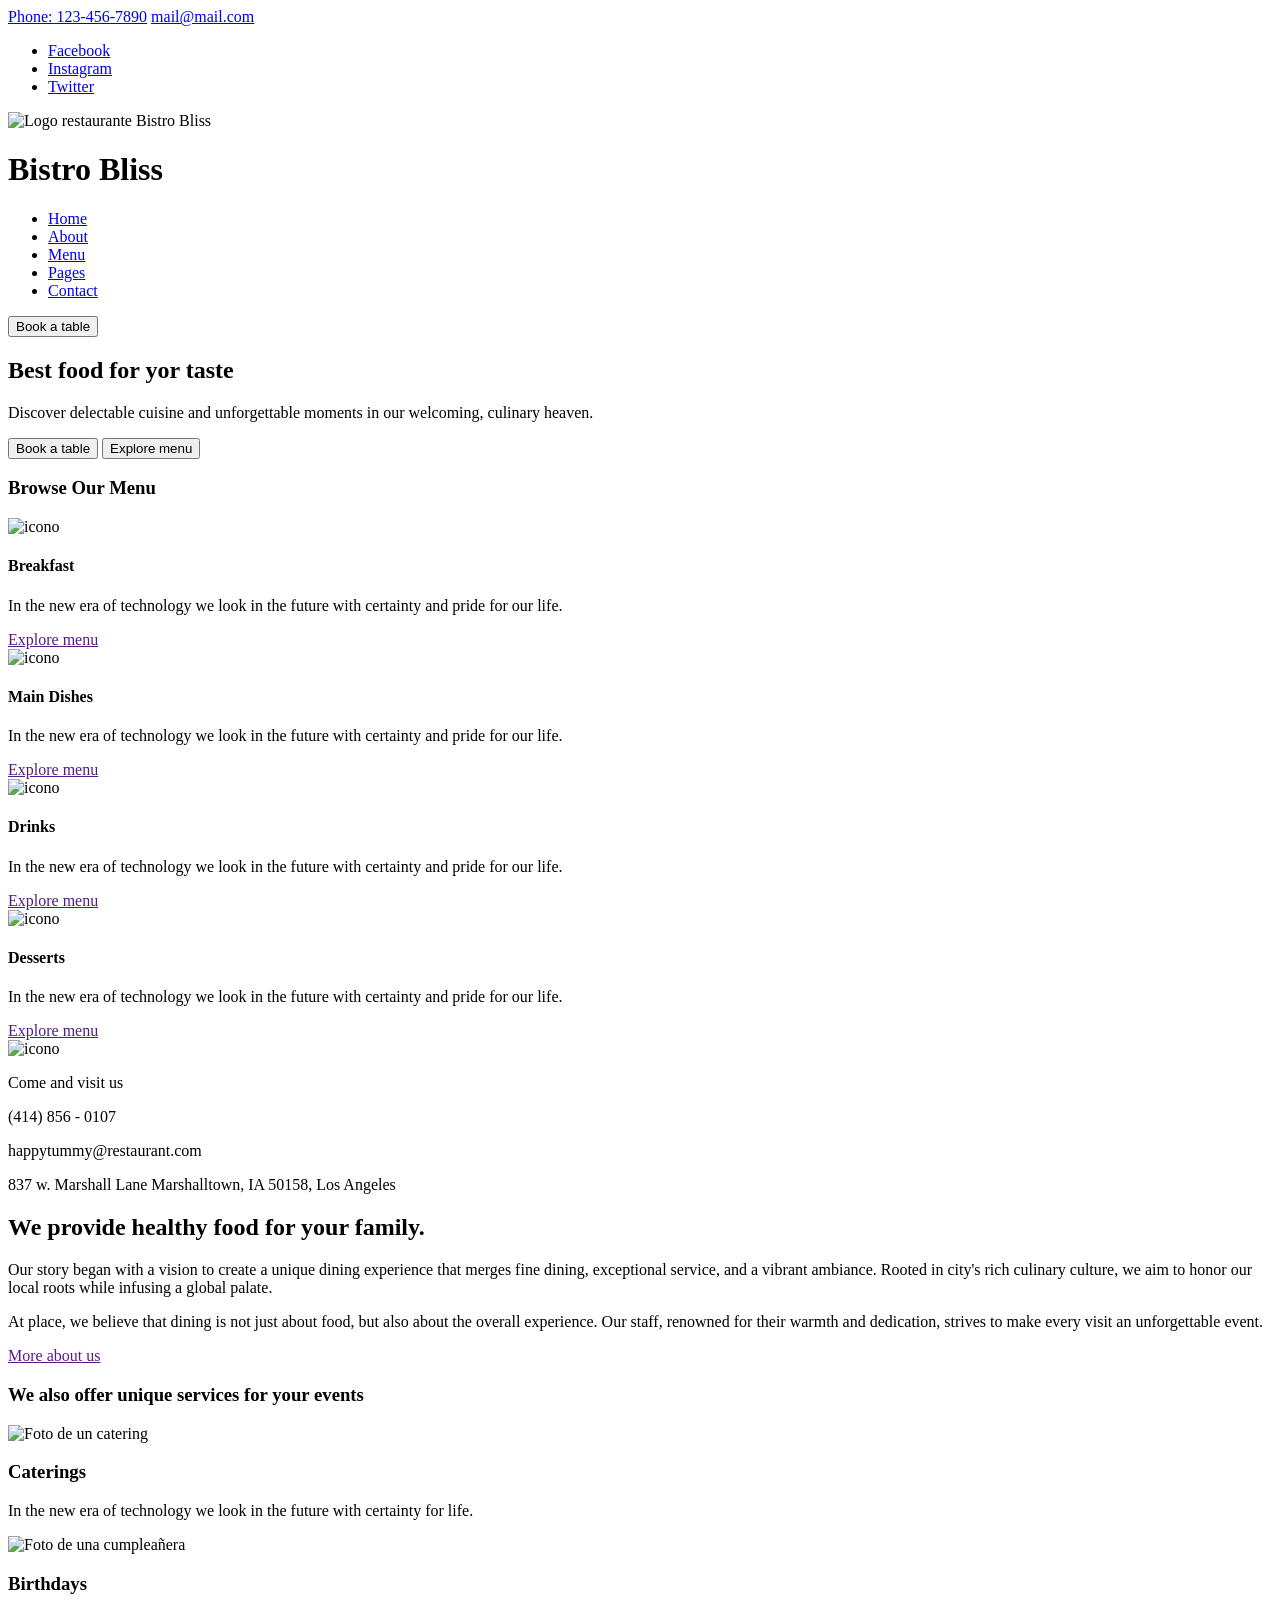
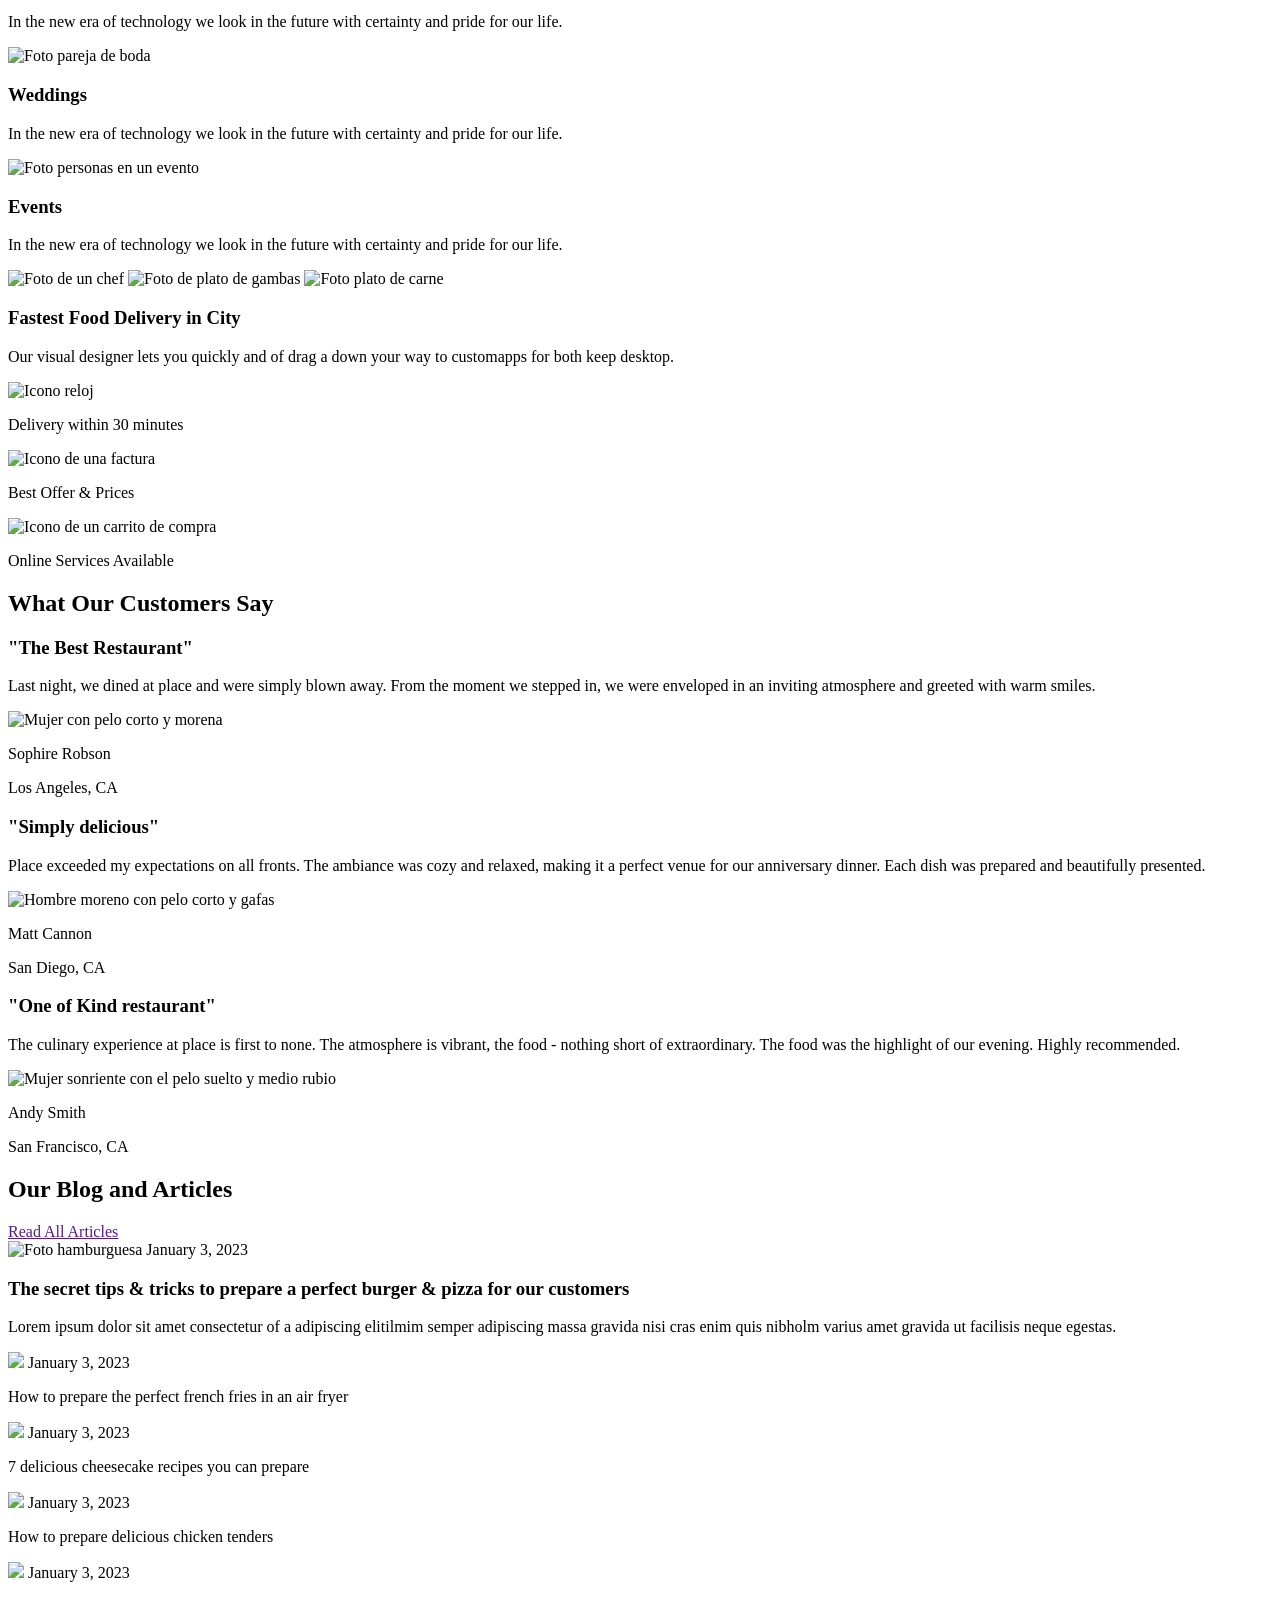
==== index.html @ 4f275fa7 "commit-5" ====
<!DOCTYPE html>
<html lang="en">
<head>
    <meta charset="UTF-8">
    <meta name="viewport" content="width=device-width, initial-scale=1.0">
    <title>Document</title>
</head>
<body>

    <header>
        <div class="top-bar">
            <div class="top-bar-contac">
                <a href="tel:123-456-7890">Phone: 123-456-7890</a>
                <a href="mailto: mail@mail.com"> mail@mail.com </a>

            </div>
            <nav class="top-bar-social">
                <ul>
                    <li><a href="#"> Facebook </a> </li>
                    <li><a href="#"> Instagram </a> </li>
                    <li><a href="#"> Twitter </a> </li> 
                </ul>
                

            </nav>

        </div>
        <div class="main-menu">
            <div class="logo">
                <img class="logo" src="/CodeSpace_Estefi/Image/japanese-food.svg" alt="Logo restaurante Bistro Bliss" />
                <h1> Bistro Bliss </h1>
            </div>
            

            <nav class="menu">
                <ul>
                    <li><a href="#">Home</a></li>
                    <li><a href="#">About</a></li>
                    <li><a href="#">Menu</a></li>
                    <li><a href="#">Pages</a></li>
                    <li><a href="#">Contact</a></li>
                </ul>
            </nav>

            <button class="button">Book a table</button>

        </div>
    </header>




    <main>
        <section class="hero-banner">
            <div class="hero-banner-content">
                <h2 class="hero-banner-title">Best food for yor taste</h2>
                <p class="hero-banner-description"> Discover delectable cuisine and unforgettable moments in our welcoming, culinary heaven.</p>
                 <div class="hero-banner-buttons">
                     <button class="hero-banner-button">Book a table</button>
                     <button class="hero-banner-button">Explore menu</button>
                 </div>
            </div>
            

        </section>
        <section class="our-menu">
            <h3 class="our-menu-title">Browse Our Menu</h3>
            <div class="our-menu-card">
                <article>
                    <img src="/CodeSpace_Estefi/Image/brakfast-icon.svg" alt="icono">
                    <h4>Breakfast</h4>
                    <p>In the new era of technology we look in the future with certainty and pride for our life.</p>
                    <a href="">Explore menu</a>
                </article>

                <article>
                    <img src="/CodeSpace_Estefi/Image/MainDishes-icon.svg" alt="icono">
                    <h4>Main Dishes</h4>
                    <p>In the new era of technology we look in the future with certainty and pride for our life.</p>
                    <a href="">Explore menu</a>
                </article>

                <article>
                    <img src="/CodeSpace_Estefi/Image/Drinks-icon.svg" alt="icono">
                    <h4>Drinks</h4>
                    <p>In the new era of technology we look in the future with certainty and pride for our life.</p>
                    <a href="">Explore menu</a>
                </article>

                <article>
                    <img src="/CodeSpace_Estefi/Image/Dessert-icon.svg" alt="icono">
                    <h4>Desserts</h4>
                    <p>In the new era of technology we look in the future with certainty and pride for our life.</p>
                    <a href="">Explore menu</a>
                </article>

            </div>

        </section>

        <section class="about-us">
           <div class="about-us-info">
            <img src=CodeSpace_Estefi/Image/about-us.jpg alt="icono">
            <article>
                <p>Come and visit us</p>
                <p>(414) 856 - 0107</p>
                <p>happytummy@restaurant.com</p>
                <p>837 w. Marshall Lane Marshalltown, IA 50158, Los Angeles</p>
            </article>
           </div>

           <div class="about-us-text">
                <h2 class="about-us-title">We provide healthy food for your family.</h2>
                <p>Our story began with a vision to create a unique dining experience that merges fine dining, exceptional service, and a vibrant ambiance. Rooted in city's rich culinary culture, we aim to honor our local roots while infusing a global palate. </p>
                <p>At place, we believe that dining is not just about food, but also about the overall experience. Our staff, renowned for their warmth and dedication, strives to make every visit an unforgettable event. </p>
                <a href="">More about us</a>

            </div>
            
        </section>

        <section class="services">
            <h3 class="service-title">We also offer unique services for your events</h3>
            <div class="services-card">
                <article>
                    <img src="/CodeSpace_Estefi/Image/Catering.svg" alt="Foto de un catering">
                    <h3>Caterings</h3>
                    <p>In the new era of technology we look in the future with certainty for life.</p>
                    
                </article>

                <article>
                    <img src="/CodeSpace_Estefi/Image/Birthdays.svg" alt="Foto de una cumpleañera">
                    <h3>Birthdays</h3>
                    <p>In the new era of technology we look in the future with certainty and pride for our life.</p>
                    
                </article>

                <article>
                    <img src="/CodeSpace_Estefi/Image/Wedding.svg" alt="Foto pareja de boda">
                    <h3>Weddings</h3>
                    <p>In the new era of technology we look in the future with certainty and pride for our life.</p>
                    
                </article>

                <article>
                    <img src="/CodeSpace_Estefi/Image/Events.svg" alt="Foto personas en un evento">
                    <h3>Events</h3>
                    <p>In the new era of technology we look in the future with certainty and pride for our life.</p>
                    
                </article>

        </section>
        <section class="delivery">
            <div class="delivery-img">
                <img src="/CodeSpace_Estefi/Image/Delivery-picture1.svg" alt="Foto de un chef">
                <img src="/CodeSpace_Estefi/Image/Delivery-picture2.svg" alt="Foto de plato de gambas">
                <img src="/CodeSpace_Estefi/Image/Delivery-picture3.svg" alt="Foto plato de carne">   
            </div>
            <div class="delivery-text">
                <h3 class="delivery-title">Fastest Food Delivery in City</h3>
                <p>Our visual designer lets you quickly and of drag a down your way to customapps for both keep desktop. </p>
                <div class="delivery-time">
                    <img src="/CodeSpace_Estefi/Image/delivery-icon-clock.svg" alt="Icono reloj">
                    <p>Delivery within 30 minutes</p>
                </div>
                <div class="delivery-prices">
                    <img src="/CodeSpace_Estefi/Image/delivery-icon-receipt-tax.svg" alt="Icono de una factura">
                    <p>Best Offer & Prices</p>

                </div>
                <div class="delivery-online">
                    <img src="/CodeSpace_Estefi/Image/delivery-icon-shopping-cart.svg" alt="Icono de un carrito de compra">
                    <p> Online Services Available</p>
                </div>
                
            </div>
    
        </section>


        <section class="opinions">
            <h2 class="opinions-title">What Our Customers Say</h2>
            <div class="opinions-card">
                <article class="opninion-card-1">
                    <h3>"The Best Restaurant"</h3>
                    <p>Last night, we dined at place and were simply blown away. From the moment we stepped in, we were enveloped in an inviting atmosphere and greeted with warm smiles.</p>
                    <div class="opninion-card-person1">
                        <img src="/CodeSpace_Estefi/Image/opinions-p1.svg" alt="Mujer con pelo corto y morena">
                        <p>Sophire Robson</p>
                        <p>Los Angeles, CA</p>
                    </div>
                </article>

                <article class="opinion-card-2">
                    <h3>"Simply delicious"</h3>
                    <p>Place exceeded my expectations on all fronts. The ambiance was cozy and relaxed, making it a perfect venue for our anniversary dinner. Each dish was prepared and beautifully presented.</p>
                    <div class="opninion-card-person2">
                        <img src="/CodeSpace_Estefi/Image/opinions-person2.svg" alt="Hombre moreno con pelo corto y gafas">
                        <p>Matt Cannon</p>
                        <p>San Diego, CA</p>
                    </div>
                </article>

                <article class="opinion-card-3">
                    <h3>"One of Kind restaurant"</h3>
                    <p>The culinary experience at place is first to none. The atmosphere is vibrant, the food - nothing short of extraordinary. The food was the highlight of our evening. Highly recommended.</p>
                    <div class="opninion-card-person3">
                        <img src="/CodeSpace_Estefi/Image/opinions-person3.svg" alt="Mujer sonriente con el pelo suelto y medio rubio">
                        <p>Andy Smith</p>
                        <p>San Francisco, CA</p>
                    </div>
                </article>

            </div>
        </section>


        <section class="blog-articles">
            <div>
              <h2 class="blog-articles-title">Our Blog and Articles</h2>
              <a href="" class="blog-read-all-articles-button">Read All Articles</a> 
            </div>
            <div class="article-cards">
                <article class="article-card">
                    <img src="/CodeSpace_Estefi/Image/articles-blog-p1.svg" alt="Foto hamburguesa">
                    <time>January 3, 2023</time>
                    <h3 class="article-card-title">The secret tips & tricks to prepare a perfect burger & pizza for our customers</h3>
                    <p class="article-card-description">Lorem ipsum dolor sit amet consectetur of a adipiscing elitilmim semper adipiscing massa gravida nisi cras enim quis nibholm varius amet gravida ut facilisis neque egestas.</p>
            
                </article>
                
            
                <article class="article-card">
                    <img src="/CodeSpace_Estefi/Image/articles-blog-p2.svg" atl="Foto patatas fritas">
                    <time class="article-card-date">January 3, 2023</time>
                    <p class="article-card-description">How to prepare the perfect french fries in an air fryer</p>

                </article>

                <article class="article-card">
                    <img src="/CodeSpace_Estefi/Image/articles-blog-p3.svg" atl="Foto cupcakes">
                    <time class="article-card-date">January 3, 2023</time>
                    <p class="article-card-description">7 delicious cheesecake recipes you can prepare</p>

                </article>

                <article class="article-card">
                    <img src="/CodeSpace_Estefi/Image/articles-blog-p4.svg" atl="Foto de un plato con pollo frito">
                    <time class="article-card-date">January 3, 2023</time>
                    <p class="article-card-description">How to prepare delicious chicken tenders</p>

                </article>

                <article class="article-card">
                    <img src="/CodeSpace_Estefi/Image/articles-blog-p5.svg" atl="Foto de una pizza">
                    <time class="article-card-date">January 3, 2023</time>
                    <p class="article-card-description">5 great pizza restaurants you should visit this city</p>

                </article>
            </div>
        </section>
    </main>

    <!-- Comentario -->


    <footer>
        <div class="footer-content">
            
        </div>
    </footer>

</body>
</html>
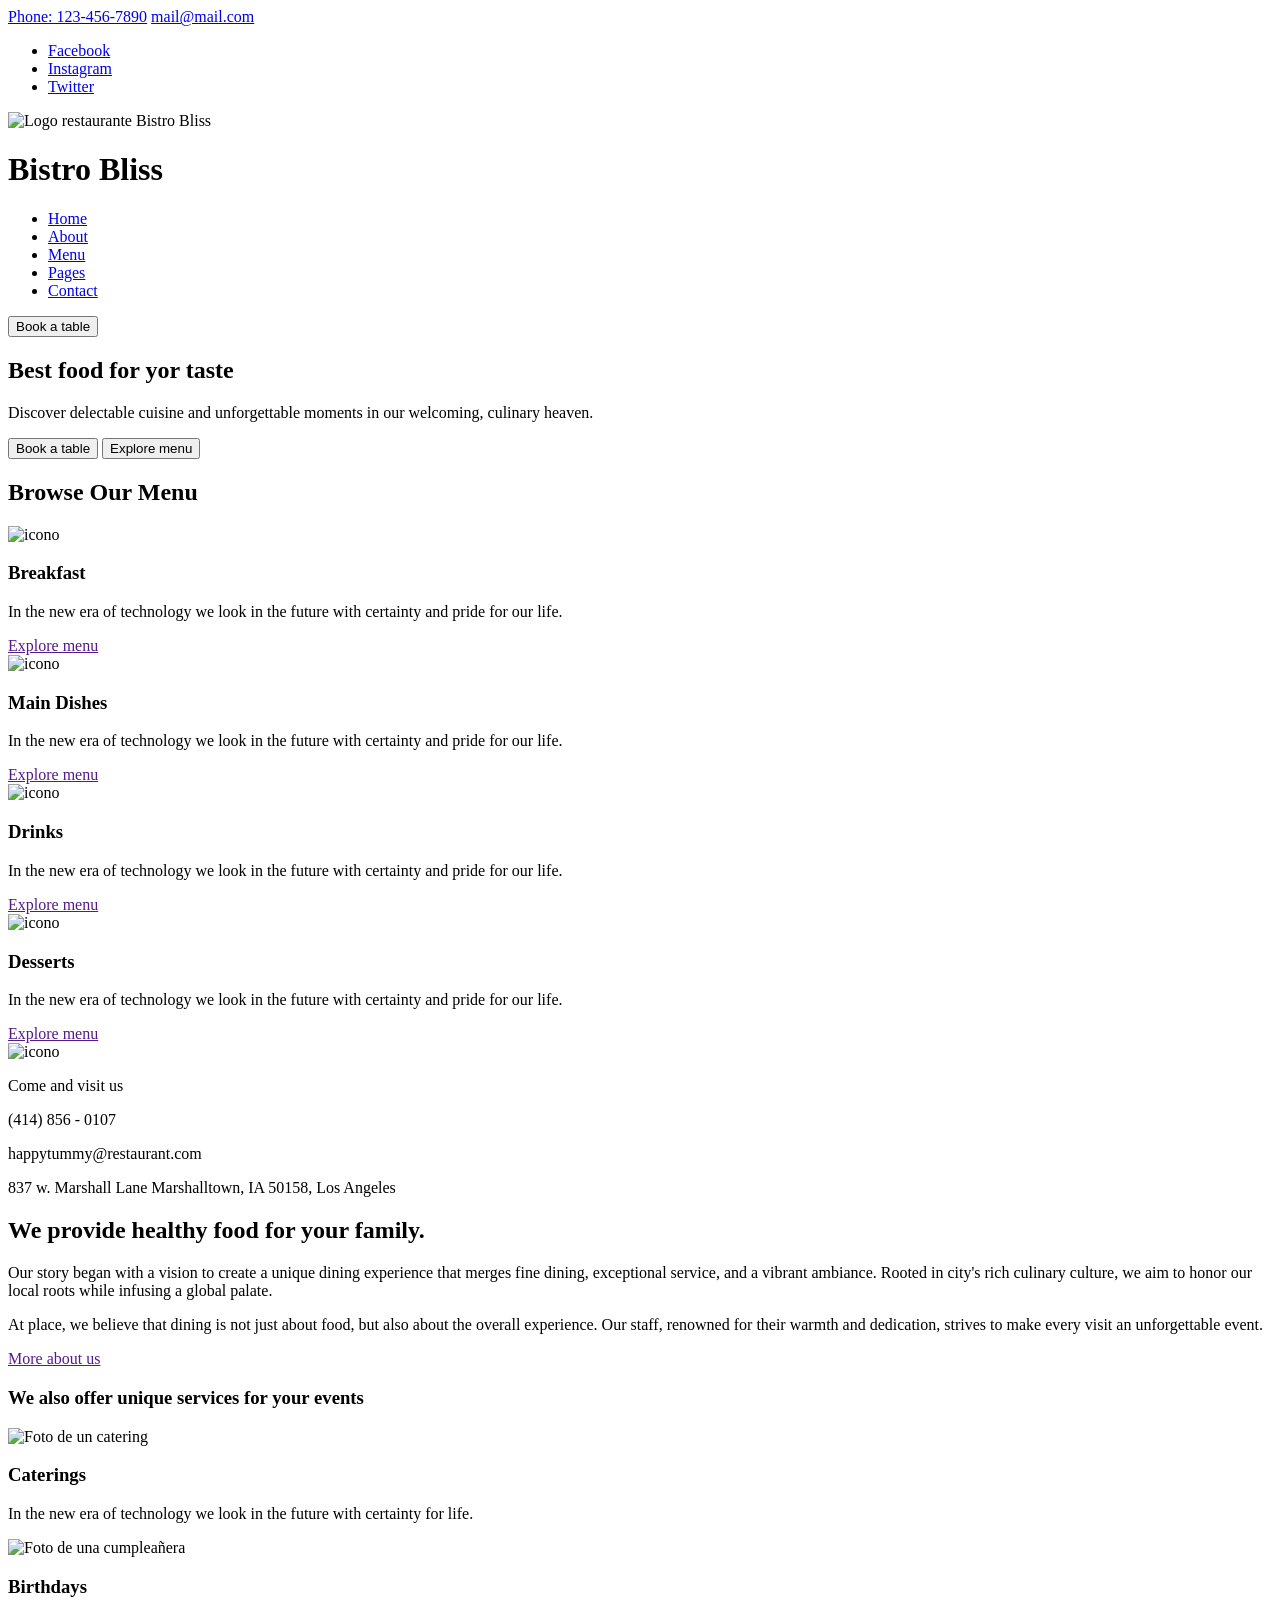
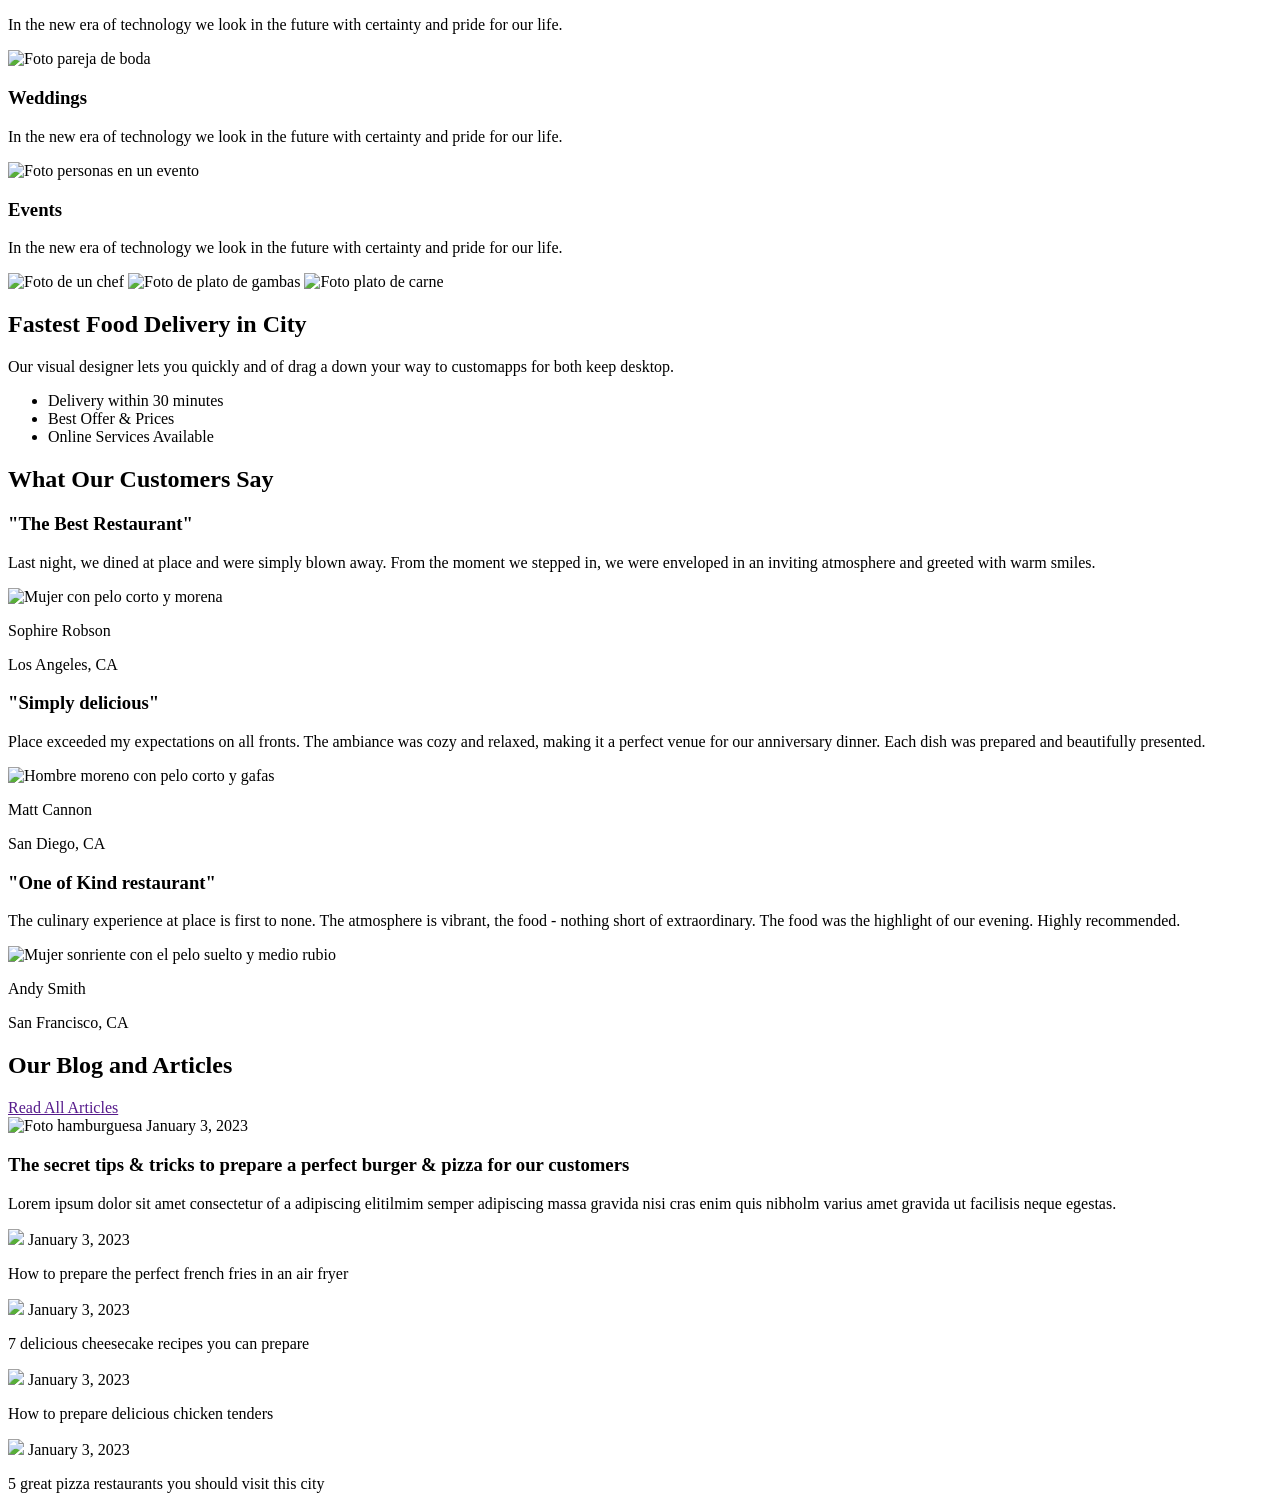
==== commit 6fbdd0fb: "commit-6" ====
--- a/index.html
+++ b/index.html
@@ -64,34 +64,34 @@
 
         </section>
         <section class="our-menu">
-            <h3 class="our-menu-title">Browse Our Menu</h3>
-            <div class="our-menu-card">
-                <article>
-                    <img src="/CodeSpace_Estefi/Image/brakfast-icon.svg" alt="icono">
-                    <h4>Breakfast</h4>
-                    <p>In the new era of technology we look in the future with certainty and pride for our life.</p>
-                    <a href="">Explore menu</a>
-                </article>
-
-                <article>
-                    <img src="/CodeSpace_Estefi/Image/MainDishes-icon.svg" alt="icono">
-                    <h4>Main Dishes</h4>
-                    <p>In the new era of technology we look in the future with certainty and pride for our life.</p>
-                    <a href="">Explore menu</a>
-                </article>
-
-                <article>
-                    <img src="/CodeSpace_Estefi/Image/Drinks-icon.svg" alt="icono">
-                    <h4>Drinks</h4>
-                    <p>In the new era of technology we look in the future with certainty and pride for our life.</p>
-                    <a href="">Explore menu</a>
-                </article>
-
-                <article>
-                    <img src="/CodeSpace_Estefi/Image/Dessert-icon.svg" alt="icono">
-                    <h4>Desserts</h4>
-                    <p>In the new era of technology we look in the future with certainty and pride for our life.</p>
-                    <a href="">Explore menu</a>
+            <h2 class="our-menu-title">Browse Our Menu</h2>
+            <div class="our-menu-cards">
+                <article class="our-menu-card" >
+                    <img class="our-menu-card-image" src="/CodeSpace_Estefi/Image/brakfast-icon.svg" alt="icono">
+                    <h3 class="our-menu-card-title">Breakfast</h3>
+                    <p class="our-menu-card-description">In the new era of technology we look in the future with certainty and pride for our life.</p>
+                    <a class="our-menu-card-link" href="">Explore menu</a>
+                </article>
+
+                <article class="our-menu-card">
+                    <img class="our-menu-card-image" src="/CodeSpace_Estefi/Image/MainDishes-icon.svg" alt="icono">
+                    <h3 class="our-menu-card-title">Main Dishes</h3>
+                    <p class="our-menu-card-description">In the new era of technology we look in the future with certainty and pride for our life.</p>
+                    <a class="our-menu-card-link"  href="">Explore menu</a>
+                </article>
+
+                <article class="our-menu-card">
+                    <img class="our-menu-card-image" src="/CodeSpace_Estefi/Image/Drinks-icon.svg" alt="icono">
+                    <h3 class="our-menu-card-title">Drinks</h3>
+                    <p class="our-menu-card-description">In the new era of technology we look in the future with certainty and pride for our life.</p>
+                    <a class="our-menu-card-link"  href="">Explore menu</a>
+                </article>
+
+                <article class="our-menu-card">
+                    <img class="our-menu-card-image" src="/CodeSpace_Estefi/Image/Dessert-icon.svg" alt="icono">
+                    <h3 class="our-menu-card-title">Desserts</h3>
+                    <p class="our-menu-card-description">In the new era of technology we look in the future with certainty and pride for our life.</p>
+                    <a class="our-menu-card-link" href="">Explore menu</a>
                 </article>
 
             </div>
@@ -100,20 +100,20 @@
 
         <section class="about-us">
            <div class="about-us-info">
-            <img src=CodeSpace_Estefi/Image/about-us.jpg alt="icono">
-            <article>
-                <p>Come and visit us</p>
-                <p>(414) 856 - 0107</p>
-                <p>happytummy@restaurant.com</p>
-                <p>837 w. Marshall Lane Marshalltown, IA 50158, Los Angeles</p>
+            <img class="about-us-img" src=CodeSpace_Estefi/Image/about-us.jpg alt="icono">
+            <article class="about-us-info-box">
+                <p class="about-us-info-box-title">Come and visit us</p>
+                <p class="about-us-info-box-phone">(414) 856 - 0107</p>
+                <p class="about-us-info-box-mail">happytummy@restaurant.com</p>
+                <p class="about-us-info-box-address">837 w. Marshall Lane Marshalltown, IA 50158, Los Angeles</p>
             </article>
            </div>
 
            <div class="about-us-text">
                 <h2 class="about-us-title">We provide healthy food for your family.</h2>
-                <p>Our story began with a vision to create a unique dining experience that merges fine dining, exceptional service, and a vibrant ambiance. Rooted in city's rich culinary culture, we aim to honor our local roots while infusing a global palate. </p>
-                <p>At place, we believe that dining is not just about food, but also about the overall experience. Our staff, renowned for their warmth and dedication, strives to make every visit an unforgettable event. </p>
-                <a href="">More about us</a>
+                <p class="about-us-desc">Our story began with a vision to create a unique dining experience that merges fine dining, exceptional service, and a vibrant ambiance. Rooted in city's rich culinary culture, we aim to honor our local roots while infusing a global palate. </p>
+                <p class="about-us-desc">At place, we believe that dining is not just about food, but also about the overall experience. Our staff, renowned for their warmth and dedication, strives to make every visit an unforgettable event. </p>
+                <a class="about-us-link" href="">More about us</a>
 
             </div>
             
@@ -121,58 +121,66 @@
 
         <section class="services">
             <h3 class="service-title">We also offer unique services for your events</h3>
-            <div class="services-card">
-                <article>
-                    <img src="/CodeSpace_Estefi/Image/Catering.svg" alt="Foto de un catering">
-                    <h3>Caterings</h3>
-                    <p>In the new era of technology we look in the future with certainty for life.</p>
-                    
-                </article>
-
-                <article>
-                    <img src="/CodeSpace_Estefi/Image/Birthdays.svg" alt="Foto de una cumpleañera">
-                    <h3>Birthdays</h3>
-                    <p>In the new era of technology we look in the future with certainty and pride for our life.</p>
-                    
-                </article>
-
-                <article>
-                    <img src="/CodeSpace_Estefi/Image/Wedding.svg" alt="Foto pareja de boda">
-                    <h3>Weddings</h3>
-                    <p>In the new era of technology we look in the future with certainty and pride for our life.</p>
-                    
-                </article>
-
-                <article>
-                    <img src="/CodeSpace_Estefi/Image/Events.svg" alt="Foto personas en un evento">
-                    <h3>Events</h3>
-                    <p>In the new era of technology we look in the future with certainty and pride for our life.</p>
+            <div class="services-cards">
+                <article class="services-cards">
+                    <img class="services-card-img" src="/CodeSpace_Estefi/Image/Catering.svg" alt="Foto de un catering">
+                    <h3 class="services-card-title">Caterings</h3>
+                    <p class="services-card-desc">In the new era of technology we look in the future with certainty for life.</p>
+                    
+                </article>
+
+                <article class="services-cards">
+                    <img class="services-card-img"  src="/CodeSpace_Estefi/Image/Birthdays.svg" alt="Foto de una cumpleañera">
+                    <h3 class="services-card-title">Birthdays</h3>
+                    <p class="services-card-desc">In the new era of technology we look in the future with certainty and pride for our life.</p>
+                    
+                </article>
+
+                <article class="services-cards">
+                    <img class="services-card-img" src="/CodeSpace_Estefi/Image/Wedding.svg" alt="Foto pareja de boda">
+                    <h3 class="services-card-title">Weddings</h3>
+                    <p class="services-card-desc">In the new era of technology we look in the future with certainty and pride for our life.</p>
+                    
+                </article>
+
+                <article class="services-cards">
+                    <img class="services-card-img" src="/CodeSpace_Estefi/Image/Events.svg" alt="Foto personas en un evento">
+                    <h3 class="services-card-title">Events</h3>
+                    <p class="services-card-desc">In the new era of technology we look in the future with certainty and pride for our life.</p>
                     
                 </article>
 
         </section>
         <section class="delivery">
-            <div class="delivery-img">
-                <img src="/CodeSpace_Estefi/Image/Delivery-picture1.svg" alt="Foto de un chef">
-                <img src="/CodeSpace_Estefi/Image/Delivery-picture2.svg" alt="Foto de plato de gambas">
-                <img src="/CodeSpace_Estefi/Image/Delivery-picture3.svg" alt="Foto plato de carne">   
-            </div>
-            <div class="delivery-text">
-                <h3 class="delivery-title">Fastest Food Delivery in City</h3>
-                <p>Our visual designer lets you quickly and of drag a down your way to customapps for both keep desktop. </p>
-                <div class="delivery-time">
-                    <img src="/CodeSpace_Estefi/Image/delivery-icon-clock.svg" alt="Icono reloj">
-                    <p>Delivery within 30 minutes</p>
-                </div>
-                <div class="delivery-prices">
+            <div class="delivery-imgs">
+                <img class="delivery-img" src="/CodeSpace_Estefi/Image/Delivery-picture1.svg" alt="Foto de un chef">
+                <img class="delivery-img" src="/CodeSpace_Estefi/Image/Delivery-picture2.svg" alt="Foto de plato de gambas">
+                <img class="delivery-img" src="/CodeSpace_Estefi/Image/Delivery-picture3.svg" alt="Foto plato de carne">   
+            </div>
+            <div class="delivery-info">
+                <h2 class="delivery-title">Fastest Food Delivery in City</h2>
+                <p class="delivery-desc">Our visual designer lets you quickly and of drag a down your way to customapps for both keep desktop. </p>
+                <ul class="delivery-points">
+                    <li class="delivery-point-item">Delivery within 30 minutes
+
+                    </li> 
+
+                    <li class="delivery-point-item">Best Offer & Prices
+                        
+                    </li> 
+
+                    <li class="delivery-point-item">Online Services Available
+                        
+                    </li> 
+
+                </ul>
+               
+                   <!-- <img src="/CodeSpace_Estefi/Image/delivery-icon-clock.svg" alt="Icono reloj">
+                 
                     <img src="/CodeSpace_Estefi/Image/delivery-icon-receipt-tax.svg" alt="Icono de una factura">
-                    <p>Best Offer & Prices</p>
-
-                </div>
-                <div class="delivery-online">
+            
                     <img src="/CodeSpace_Estefi/Image/delivery-icon-shopping-cart.svg" alt="Icono de un carrito de compra">
-                    <p> Online Services Available</p>
-                </div>
+            --> 
                 
             </div>
     
@@ -181,34 +189,34 @@
 
         <section class="opinions">
             <h2 class="opinions-title">What Our Customers Say</h2>
-            <div class="opinions-card">
-                <article class="opninion-card-1">
-                    <h3>"The Best Restaurant"</h3>
-                    <p>Last night, we dined at place and were simply blown away. From the moment we stepped in, we were enveloped in an inviting atmosphere and greeted with warm smiles.</p>
-                    <div class="opninion-card-person1">
-                        <img src="/CodeSpace_Estefi/Image/opinions-p1.svg" alt="Mujer con pelo corto y morena">
-                        <p>Sophire Robson</p>
-                        <p>Los Angeles, CA</p>
+            <div class="opinions-cards">
+                <article class="opninions-card">
+                    <h3 class="opninions-card-title">"The Best Restaurant" </h3>
+                    <p  class="opninions-card-desc">Last night, we dined at place and were simply blown away. From the moment we stepped in, we were enveloped in an inviting atmosphere and greeted with warm smiles.</p>
+                    <div class="opninions-card-author">
+                        <img class="opninions-card-author-img" src="/CodeSpace_Estefi/Image/opinion1.png" alt="Mujer con pelo corto y morena">
+                        <p class="opninions-card-author-name">Sophire Robson</p>
+                        <p class="opninions-card-author-city">Los Angeles, CA</p>
                     </div>
                 </article>
 
-                <article class="opinion-card-2">
-                    <h3>"Simply delicious"</h3>
-                    <p>Place exceeded my expectations on all fronts. The ambiance was cozy and relaxed, making it a perfect venue for our anniversary dinner. Each dish was prepared and beautifully presented.</p>
-                    <div class="opninion-card-person2">
-                        <img src="/CodeSpace_Estefi/Image/opinions-person2.svg" alt="Hombre moreno con pelo corto y gafas">
-                        <p>Matt Cannon</p>
-                        <p>San Diego, CA</p>
+                <article class="opninions-card">
+                    <h3 class="opninions-card-title">"Simply delicious"</h3>
+                    <p class="opninions-card-desc">Place exceeded my expectations on all fronts. The ambiance was cozy and relaxed, making it a perfect venue for our anniversary dinner. Each dish was prepared and beautifully presented.</p>
+                    <div class="opninions-card-author">
+                        <img class="opninions-card-author-img" src="/CodeSpace_Estefi/Image/opinion2.png" alt="Hombre moreno con pelo corto y gafas">
+                        <p class="opninions-card-author-name">Matt Cannon</p>
+                        <p class="opninions-card-author-city">San Diego, CA</p>
                     </div>
                 </article>
 
-                <article class="opinion-card-3">
-                    <h3>"One of Kind restaurant"</h3>
-                    <p>The culinary experience at place is first to none. The atmosphere is vibrant, the food - nothing short of extraordinary. The food was the highlight of our evening. Highly recommended.</p>
-                    <div class="opninion-card-person3">
-                        <img src="/CodeSpace_Estefi/Image/opinions-person3.svg" alt="Mujer sonriente con el pelo suelto y medio rubio">
-                        <p>Andy Smith</p>
-                        <p>San Francisco, CA</p>
+                <article class="opninions-card">
+                    <h3 class="opninions-card-title">"One of Kind restaurant"</h3>
+                    <p class="opninions-card-desc">The culinary experience at place is first to none. The atmosphere is vibrant, the food - nothing short of extraordinary. The food was the highlight of our evening. Highly recommended.</p>
+                    <div class="opninions-card-author">
+                        <img class="opninions-card-author-img" src="/CodeSpace_Estefi/Image/opinion3.png" alt="Mujer sonriente con el pelo suelto y medio rubio">
+                        <p class="opninions-card-author-name">Andy Smith</p>
+                        <p class="opninions-card-author-city">San Francisco, CA</p>
                     </div>
                 </article>
 
@@ -267,7 +275,7 @@
 
     <footer>
         <div class="footer-content">
-            
+
         </div>
     </footer>
 
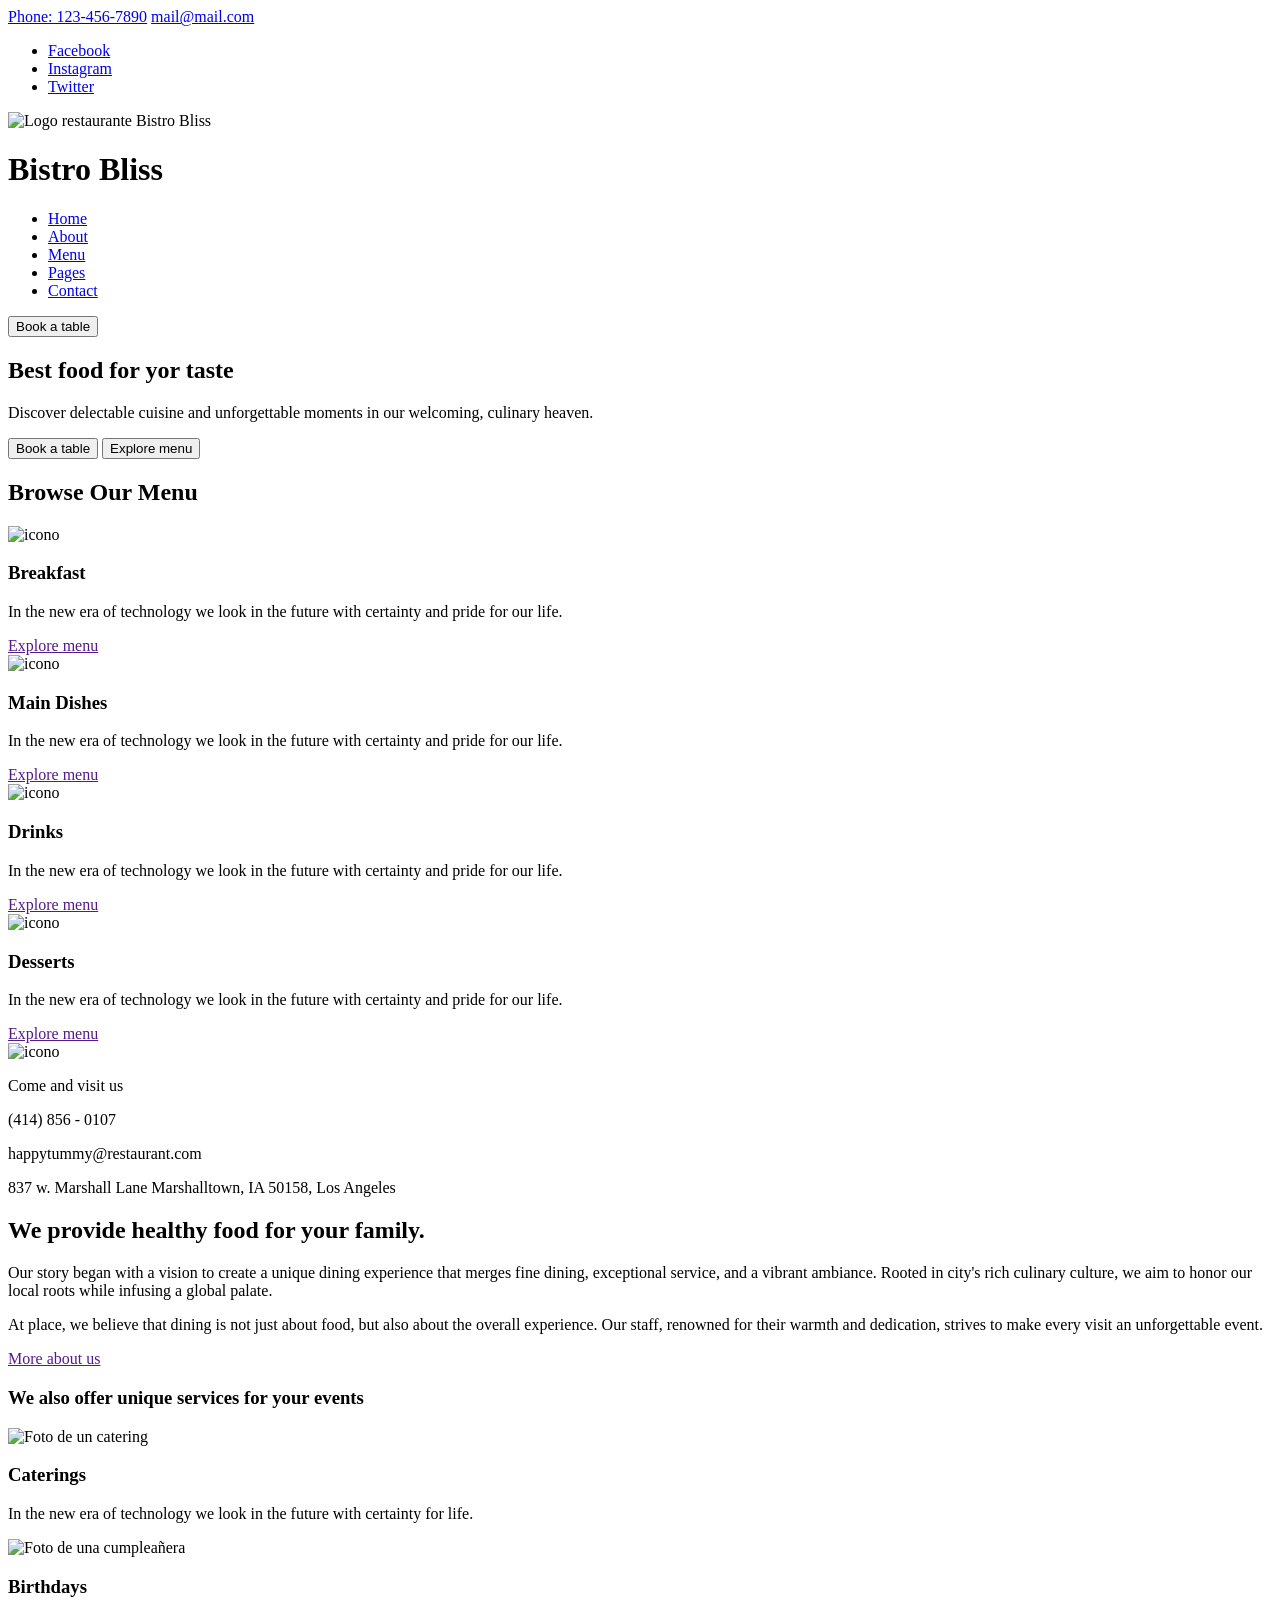
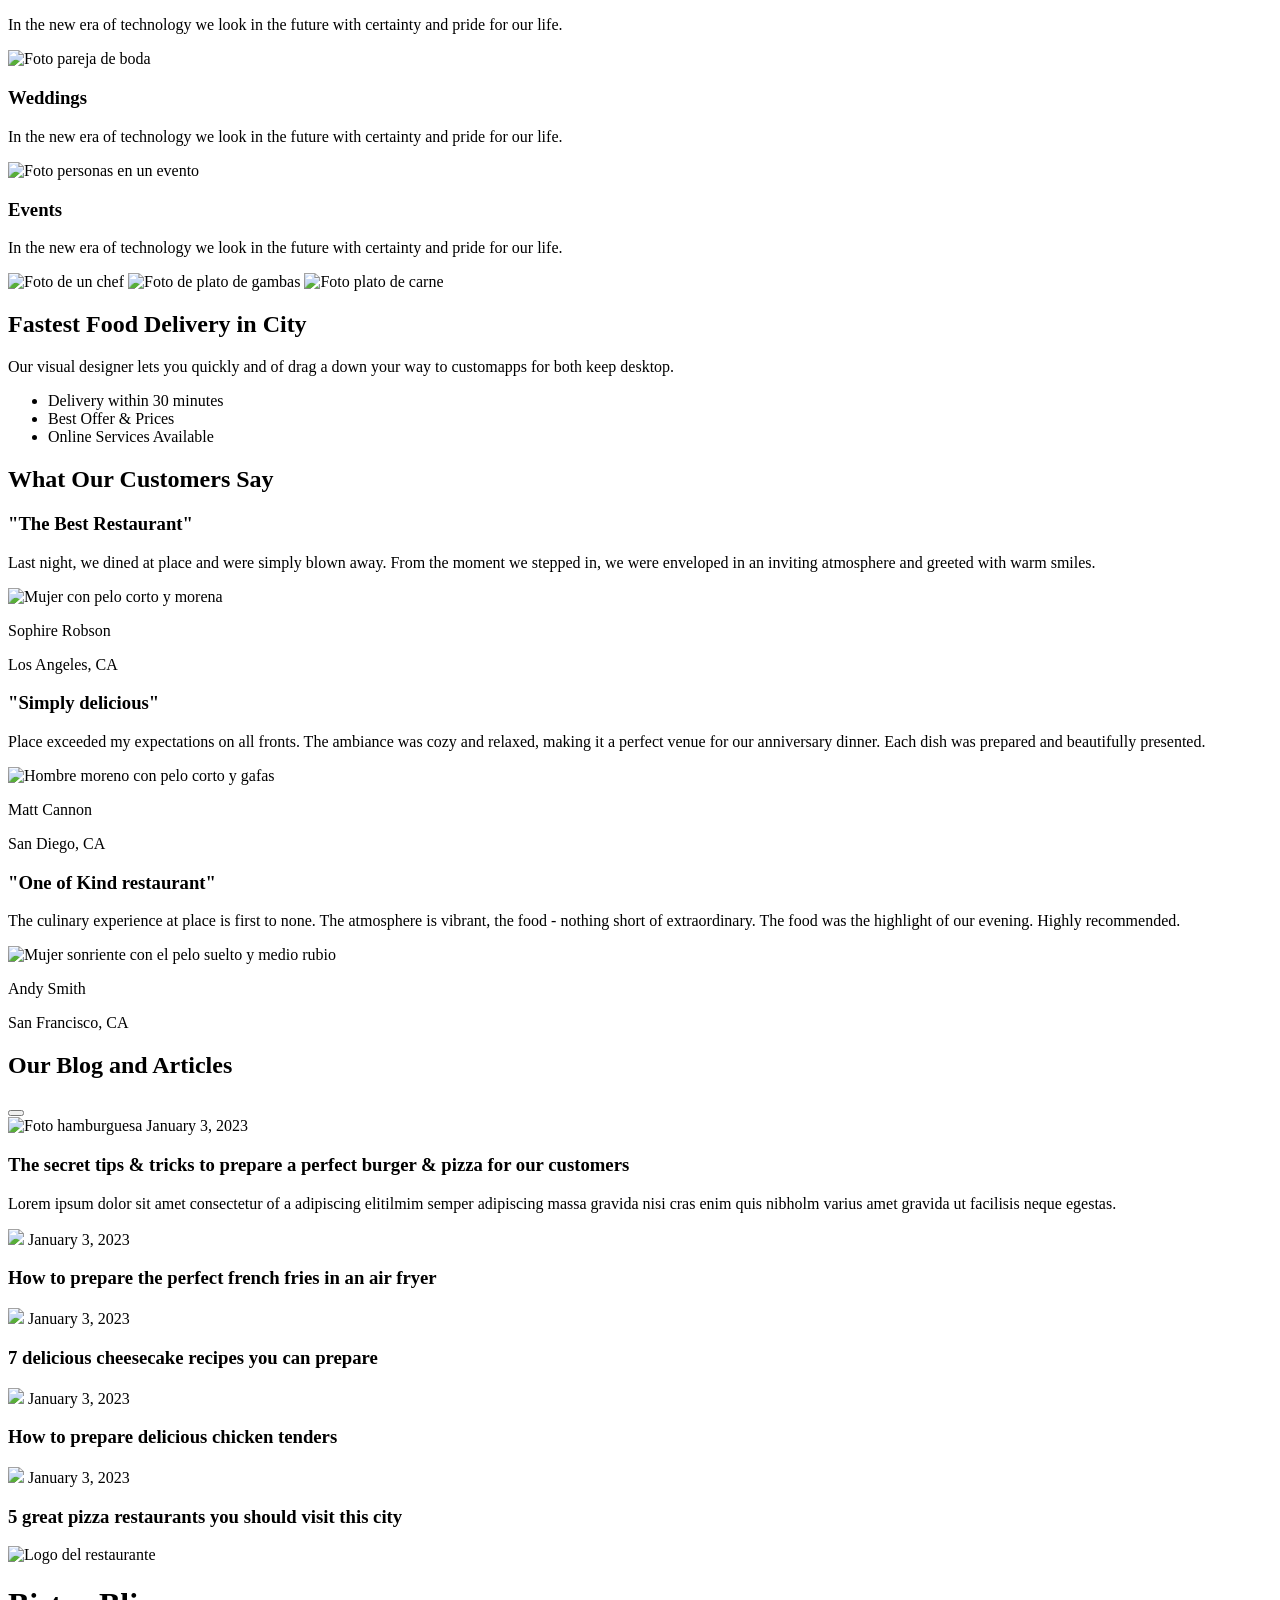
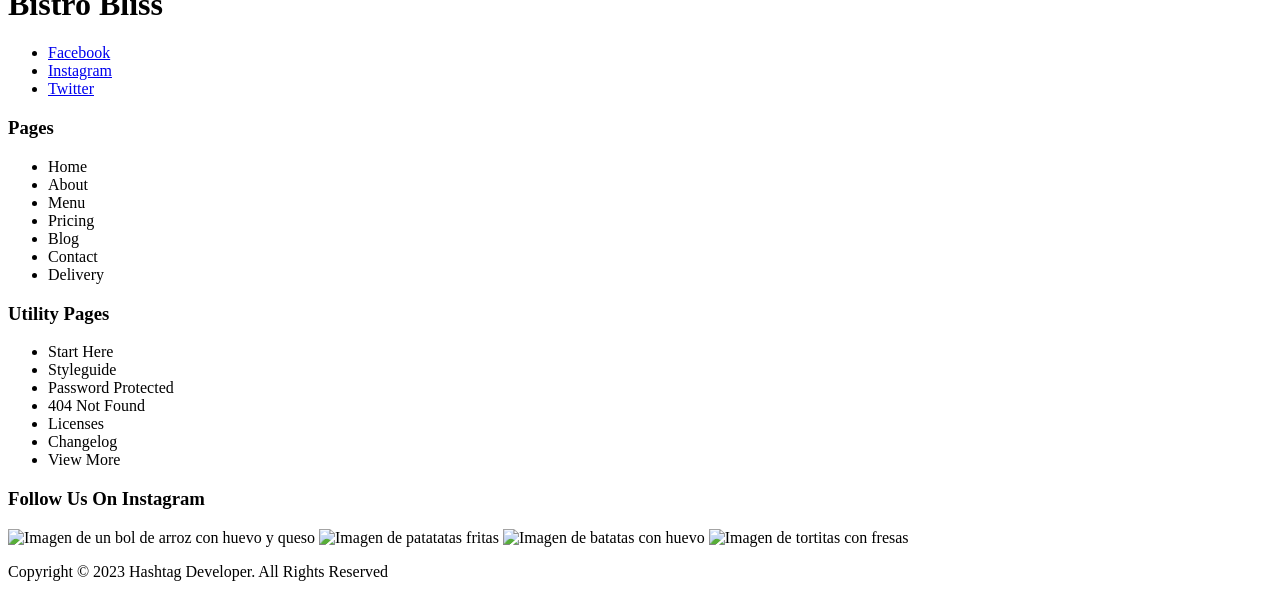
==== commit 400d81cd: "commit-footer" ====
--- a/index.html
+++ b/index.html
@@ -7,7 +7,7 @@
 </head>
 <body>
 
-    <header>
+    <header class="header">
         <div class="top-bar">
             <div class="top-bar-contac">
                 <a href="tel:123-456-7890">Phone: 123-456-7890</a>
@@ -50,7 +50,7 @@
 
 
 
-    <main>
+    <main class="main">
         <section class="hero-banner">
             <div class="hero-banner-content">
                 <h2 class="hero-banner-title">Best food for yor taste</h2>
@@ -224,46 +224,47 @@
         </section>
 
 
-        <section class="blog-articles">
-            <div>
-              <h2 class="blog-articles-title">Our Blog and Articles</h2>
-              <a href="" class="blog-read-all-articles-button">Read All Articles</a> 
-            </div>
-            <div class="article-cards">
-                <article class="article-card">
-                    <img src="/CodeSpace_Estefi/Image/articles-blog-p1.svg" alt="Foto hamburguesa">
-                    <time>January 3, 2023</time>
-                    <h3 class="article-card-title">The secret tips & tricks to prepare a perfect burger & pizza for our customers</h3>
-                    <p class="article-card-description">Lorem ipsum dolor sit amet consectetur of a adipiscing elitilmim semper adipiscing massa gravida nisi cras enim quis nibholm varius amet gravida ut facilisis neque egestas.</p>
+        <section class="blog">
+            <div class="blog-header">
+              <h2 class="blog-title">Our Blog and Articles</h2>
+              <button class="blog-button"></button> 
+            </div>
+
+            <div class="blog-articles">
+                <article class="blog-article">
+                    <img class="blog-article-img" src="/CodeSpace_Estefi/Image/articles-blog-p1.svg" alt="Foto hamburguesa">
+                    <time class="blog-article-date">January 3, 2023</time>
+                    <h3 class="blog-article-title">The secret tips & tricks to prepare a perfect burger & pizza for our customers</h3>
+                    <p class="blog-article-desc">Lorem ipsum dolor sit amet consectetur of a adipiscing elitilmim semper adipiscing massa gravida nisi cras enim quis nibholm varius amet gravida ut facilisis neque egestas.</p>
             
                 </article>
                 
             
-                <article class="article-card">
-                    <img src="/CodeSpace_Estefi/Image/articles-blog-p2.svg" atl="Foto patatas fritas">
+                <article class="blog-article">
+                    <img class="blog-article-img" src="/CodeSpace_Estefi/Image/articles-blog-p2.svg" atl="Foto patatas fritas">
+                    <time class="blog-article-date" class="article-card-date">January 3, 2023</time>
+                    <h3 class="blog-article-title">How to prepare the perfect french fries in an air fryer</h3>
+
+                </article>
+
+                <article class="blog-article">
+                    <img class="blog-article-img"  src="/CodeSpace_Estefi/Image/articles-blog-p3.svg" atl="Foto cupcakes">
                     <time class="article-card-date">January 3, 2023</time>
-                    <p class="article-card-description">How to prepare the perfect french fries in an air fryer</p>
-
-                </article>
-
-                <article class="article-card">
-                    <img src="/CodeSpace_Estefi/Image/articles-blog-p3.svg" atl="Foto cupcakes">
-                    <time class="article-card-date">January 3, 2023</time>
-                    <p class="article-card-description">7 delicious cheesecake recipes you can prepare</p>
-
-                </article>
-
-                <article class="article-card">
-                    <img src="/CodeSpace_Estefi/Image/articles-blog-p4.svg" atl="Foto de un plato con pollo frito">
-                    <time class="article-card-date">January 3, 2023</time>
-                    <p class="article-card-description">How to prepare delicious chicken tenders</p>
-
-                </article>
-
-                <article class="article-card">
-                    <img src="/CodeSpace_Estefi/Image/articles-blog-p5.svg" atl="Foto de una pizza">
-                    <time class="article-card-date">January 3, 2023</time>
-                    <p class="article-card-description">5 great pizza restaurants you should visit this city</p>
+                    <h3 class="blog-article-title">7 delicious cheesecake recipes you can prepare</h3>
+
+                </article>
+
+                <article class="blog-article">
+                    <img class="blog-article-img" src="/CodeSpace_Estefi/Image/articles-blog-p4.svg" atl="Foto de un plato con pollo frito">
+                    <time class="blog-article-date" class="article-card-date">January 3, 2023</time>
+                    <h3 class="blog-article-title">How to prepare delicious chicken tenders</h3>
+
+                </article>
+
+                <article class="blog-article">
+                    <img class="blog-article-img" src="/CodeSpace_Estefi/Image/articles-blog-p5.svg" atl="Foto de una pizza">
+                    <time class="blog-article-date" >January 3, 2023</time>
+                    <h3 class="blog-article-title">5 great pizza restaurants you should visit this city</h3>
 
                 </article>
             </div>
@@ -273,10 +274,61 @@
     <!-- Comentario -->
 
 
-    <footer>
-        <div class="footer-content">
-
+    <footer class="footer">
+        <div class="footer-info">
+            <div class="footer-info-company">
+                <div class="logo">
+                    <img src="/CodeSpace_Estefi/Image/japanese-food.svg" alt="Logo del restaurante">
+                    <h1>Bistro Bliss</h1>
+                </div>
+                <p class="footer-info-company-desc"></p>
+                <nav class="top-bar-social">
+                    <ul>
+                        <li><a href="#"> Facebook </a> </li>
+                        <li><a href="#"> Instagram </a> </li>
+                        <li><a href="#"> Twitter </a> </li> 
+                    </ul>  
+                </nav>
+
+            </div>
+            <div class="footer-info-pages">
+                <h3 class="footer-info-pages-title">Pages</h3>
+                <ul class="footer-info-pages-menu">
+                    <li class="footer-info-pages-menu-item">Home</li>
+                    <li class="footer-info-pages-menu-item">About</li>
+                    <li class="footer-info-pages-menu-item">Menu</li>
+                    <li class="footer-info-pages-menu-item">Pricing</li>
+                    <li class="footer-info-pages-menu-item">Blog</li>
+                    <li class="footer-info-pages-menu-item">Contact</li>
+                    <li class="footer-info-pages-menu-item">Delivery</li>
+                </ul>
+            </div>
+
+            <div class="footer-info-utility">
+                <h3 class="footer-info-utility-title">Utility Pages</h3>
+                <ul class="footer-info-utility-menu">
+                    <li class="footer-info-utility-menu-item">Start Here</li>
+                    <li class="footer-info-utility-menu-item">Styleguide</li>
+                    <li class="footer-info-utility-menu-item">Password Protected</li>
+                    <li class="footer-info-utility-menu-item">404 Not Found</li>
+                    <li class="footer-info-utility-menu-item">Licenses</li>
+                    <li class="footer-info-utility-menu-item">Changelog</li>
+                    <li class="footer-info-utility-menu-item">View More</li>
+                </ul>
+            </div>
+
+            <div class="footer-info-instagram">
+                <h3 class="footer-info-instagram-title">Follow Us On Instagram</h3>
+                <div class="footer-info-instagram-grid">
+                    <img class="footer-info-instagram-img" src="/CodeSpace_Estefi/Image/footer-p1.jpg" alt="Imagen de un bol de arroz con huevo y queso" >
+                    <img class="footer-info-instagram-img" src="/CodeSpace_Estefi/Image/footer-p2.jpg" alt="Imagen de patatatas fritas" >
+                    <img class="footer-info-instagram-img" src="/CodeSpace_Estefi/Image/footer-p3.jpg" alt="Imagen de batatas con huevo" >
+                    <img class="footer-info-instagram-img" src="/CodeSpace_Estefi/Image/footer-p4.jpg" alt="Imagen de tortitas con fresas" >
+                </div>
+                
+            </div>
         </div>
+        <p class="footer-copyright">Copyright © 2023 Hashtag Developer. All Rights Reserved</p>
     </footer>
 
 </body>
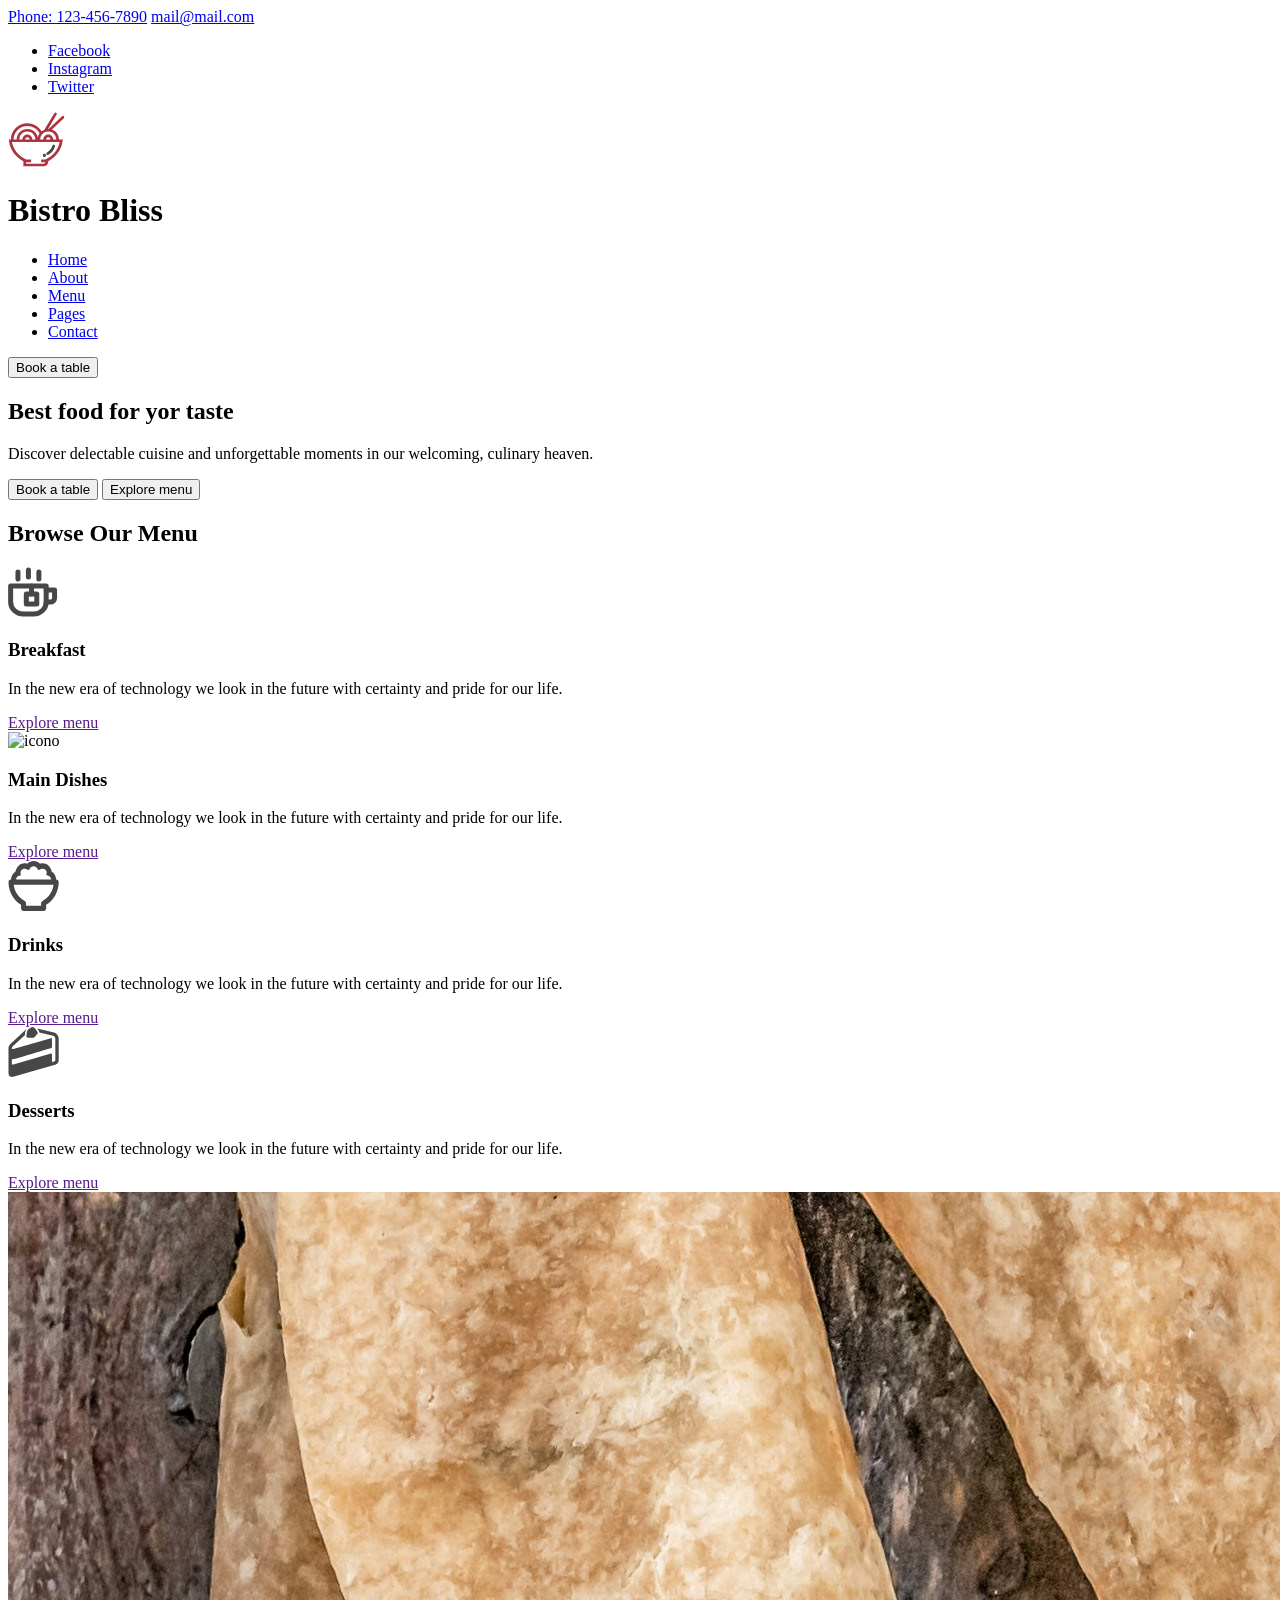
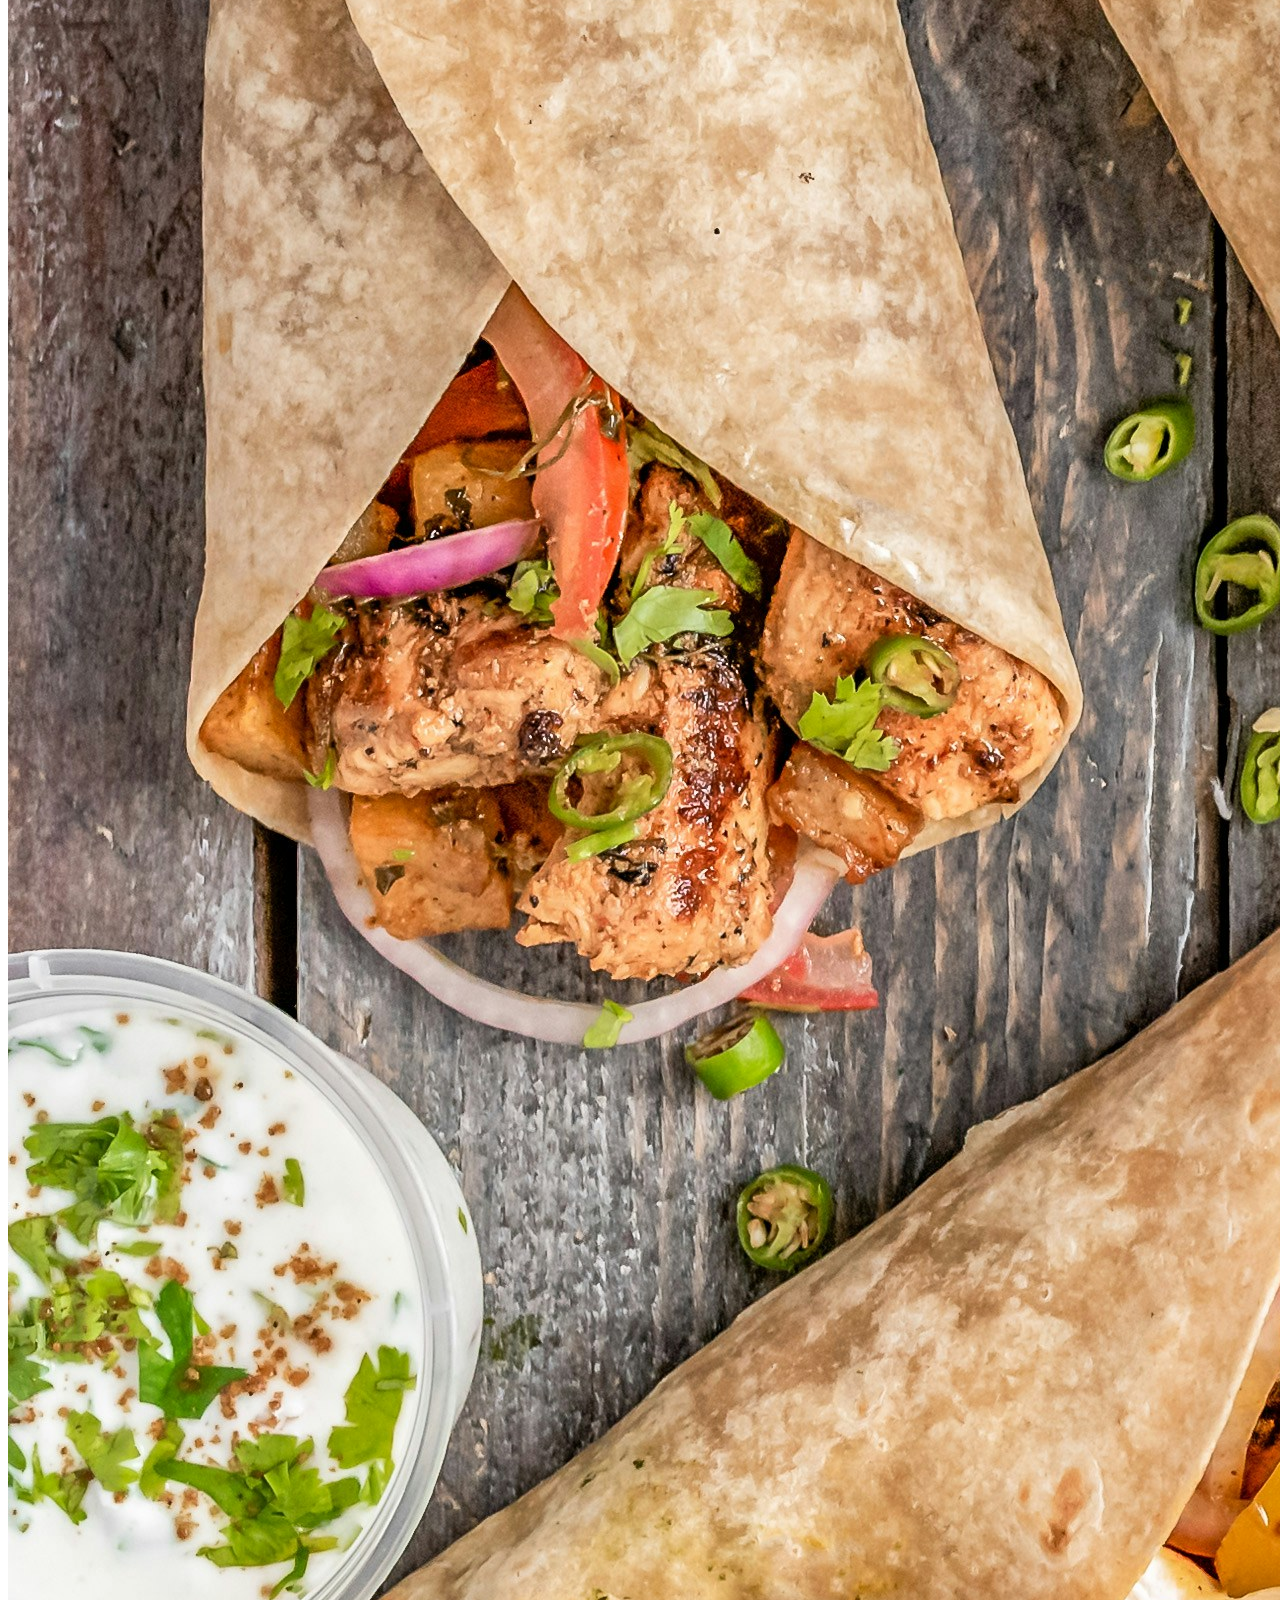
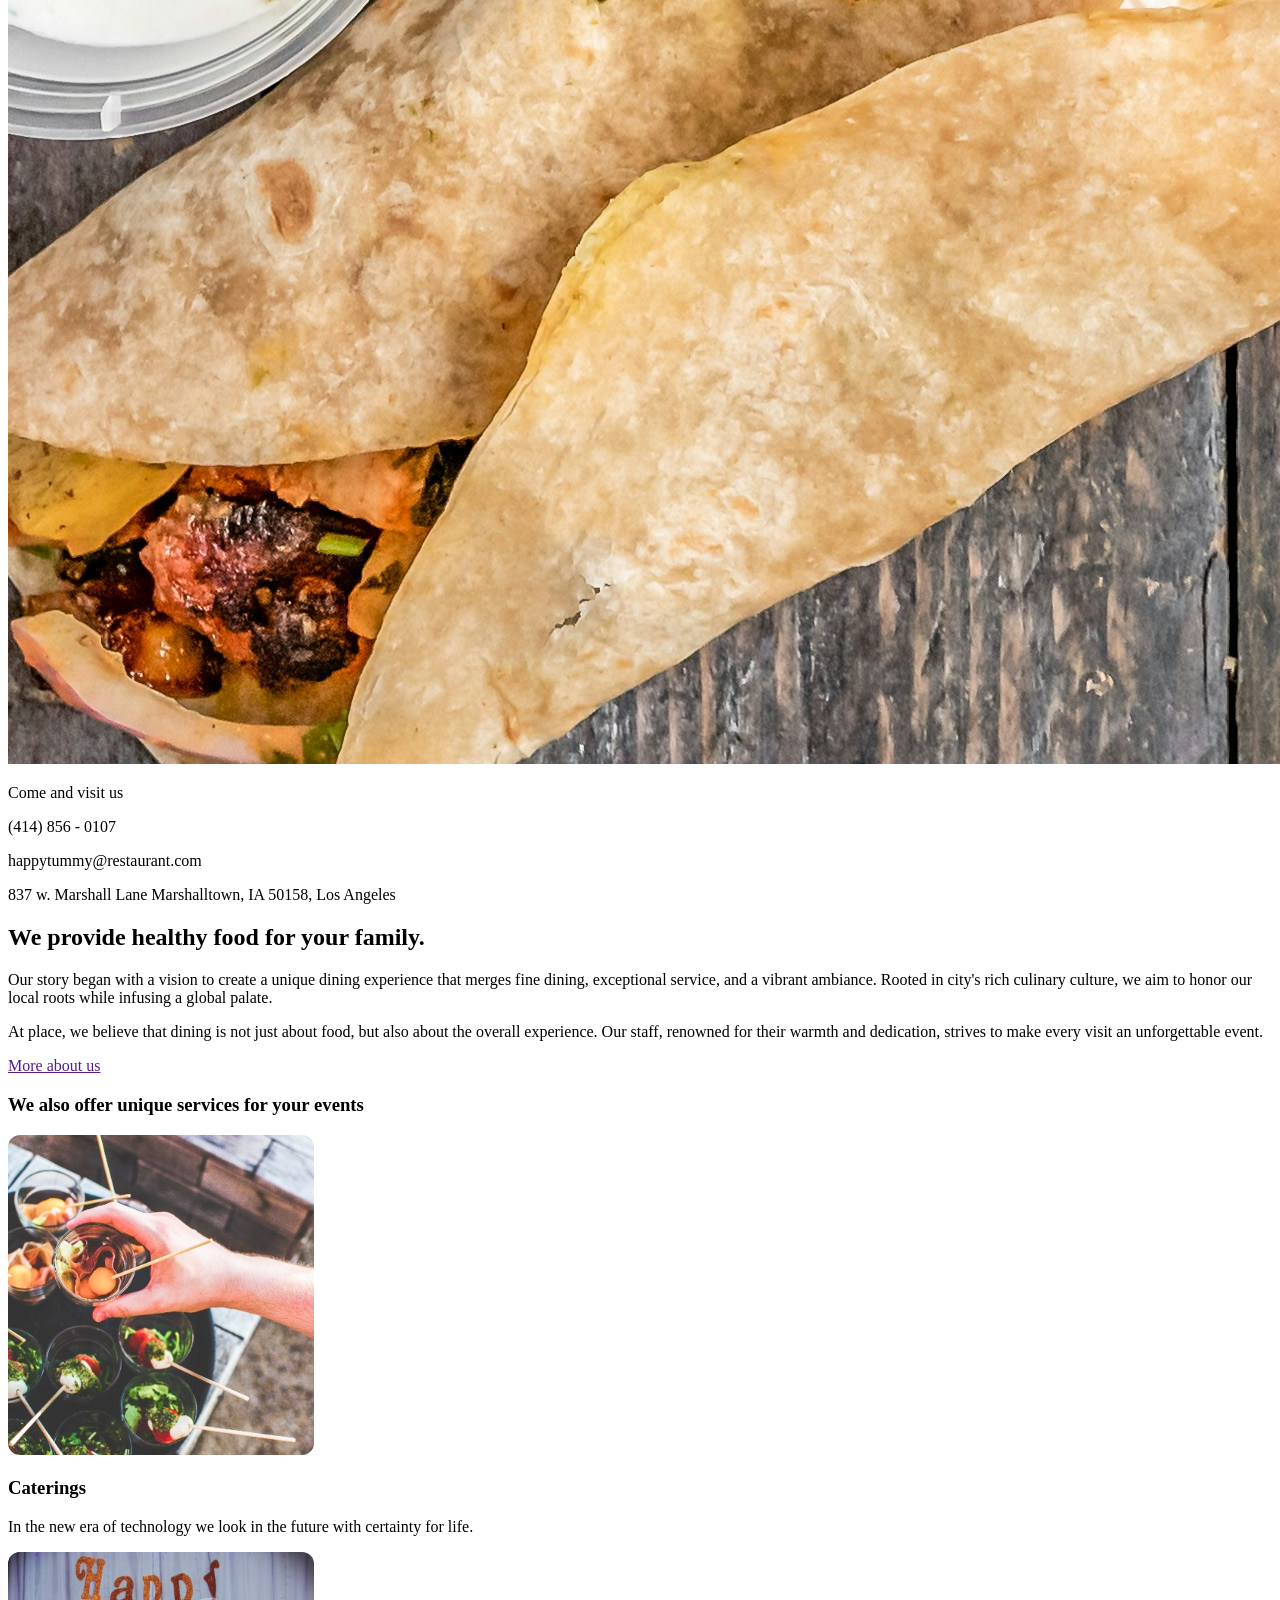
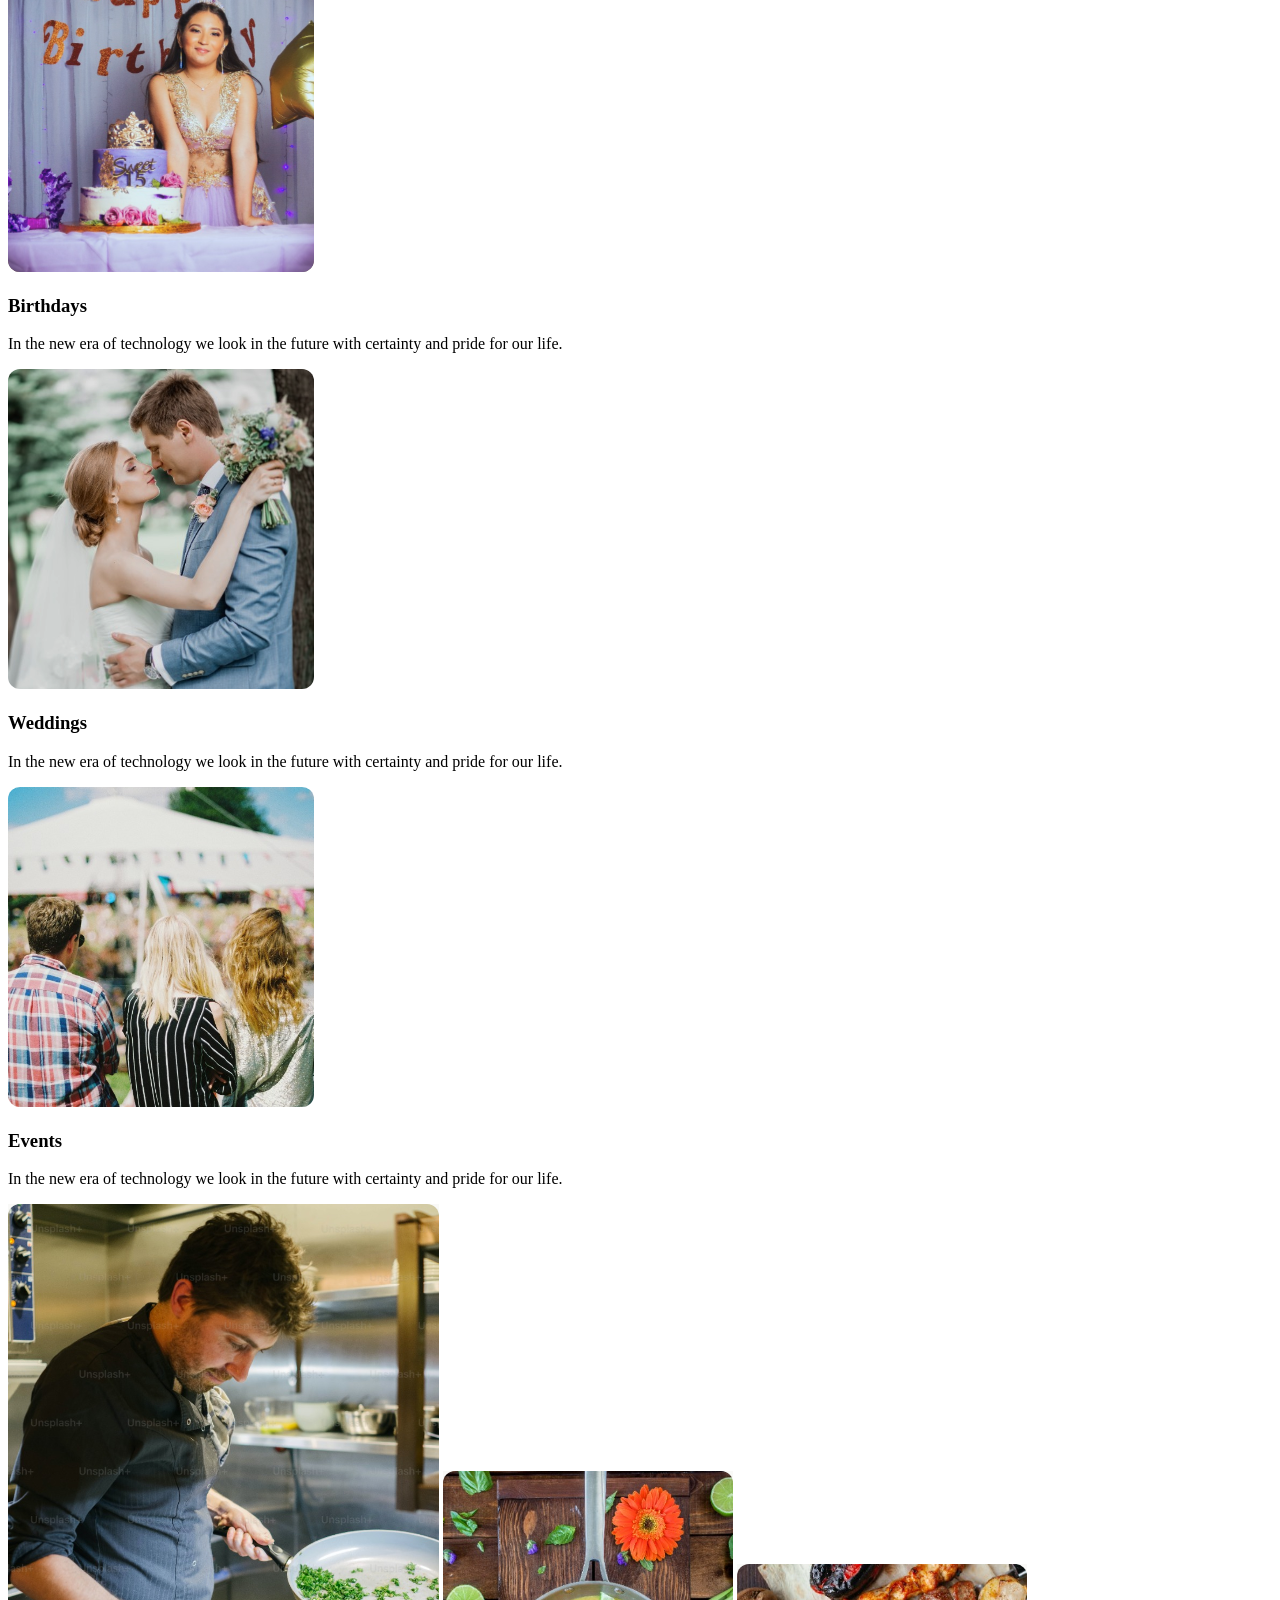
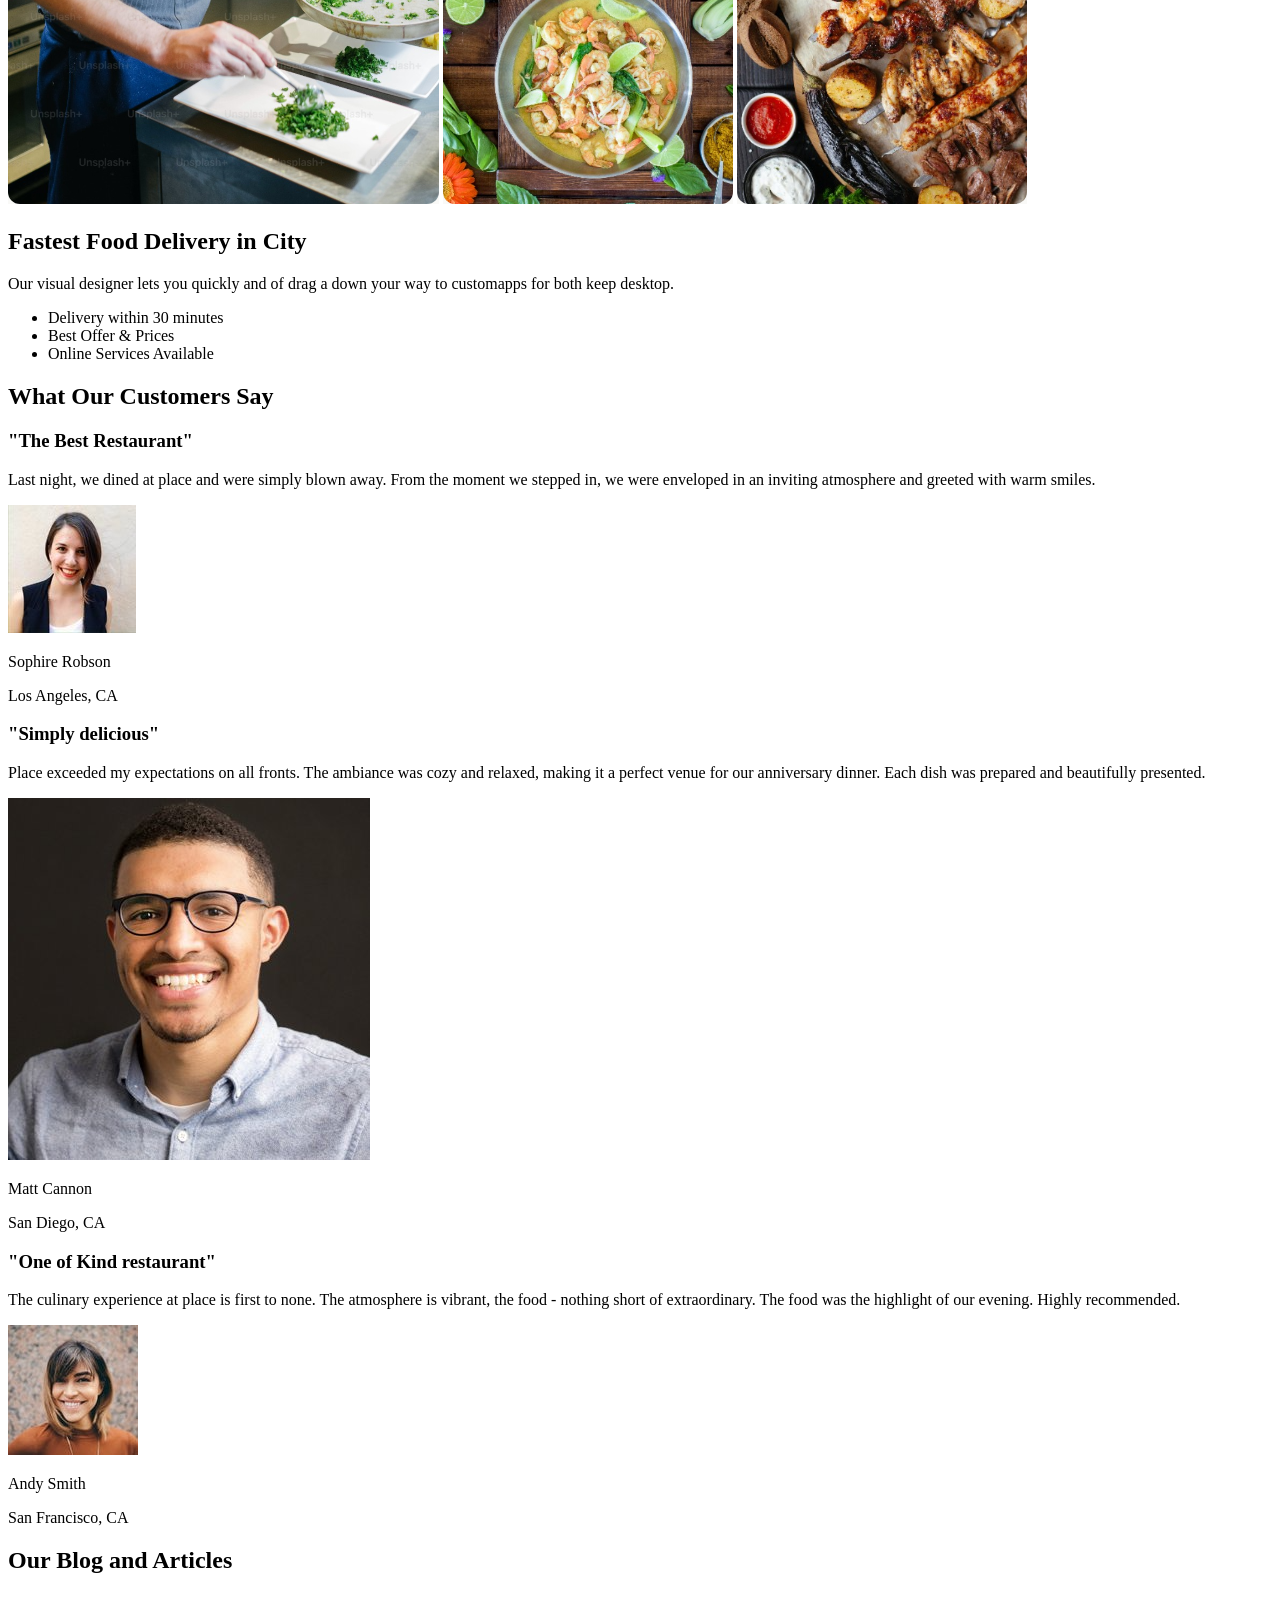
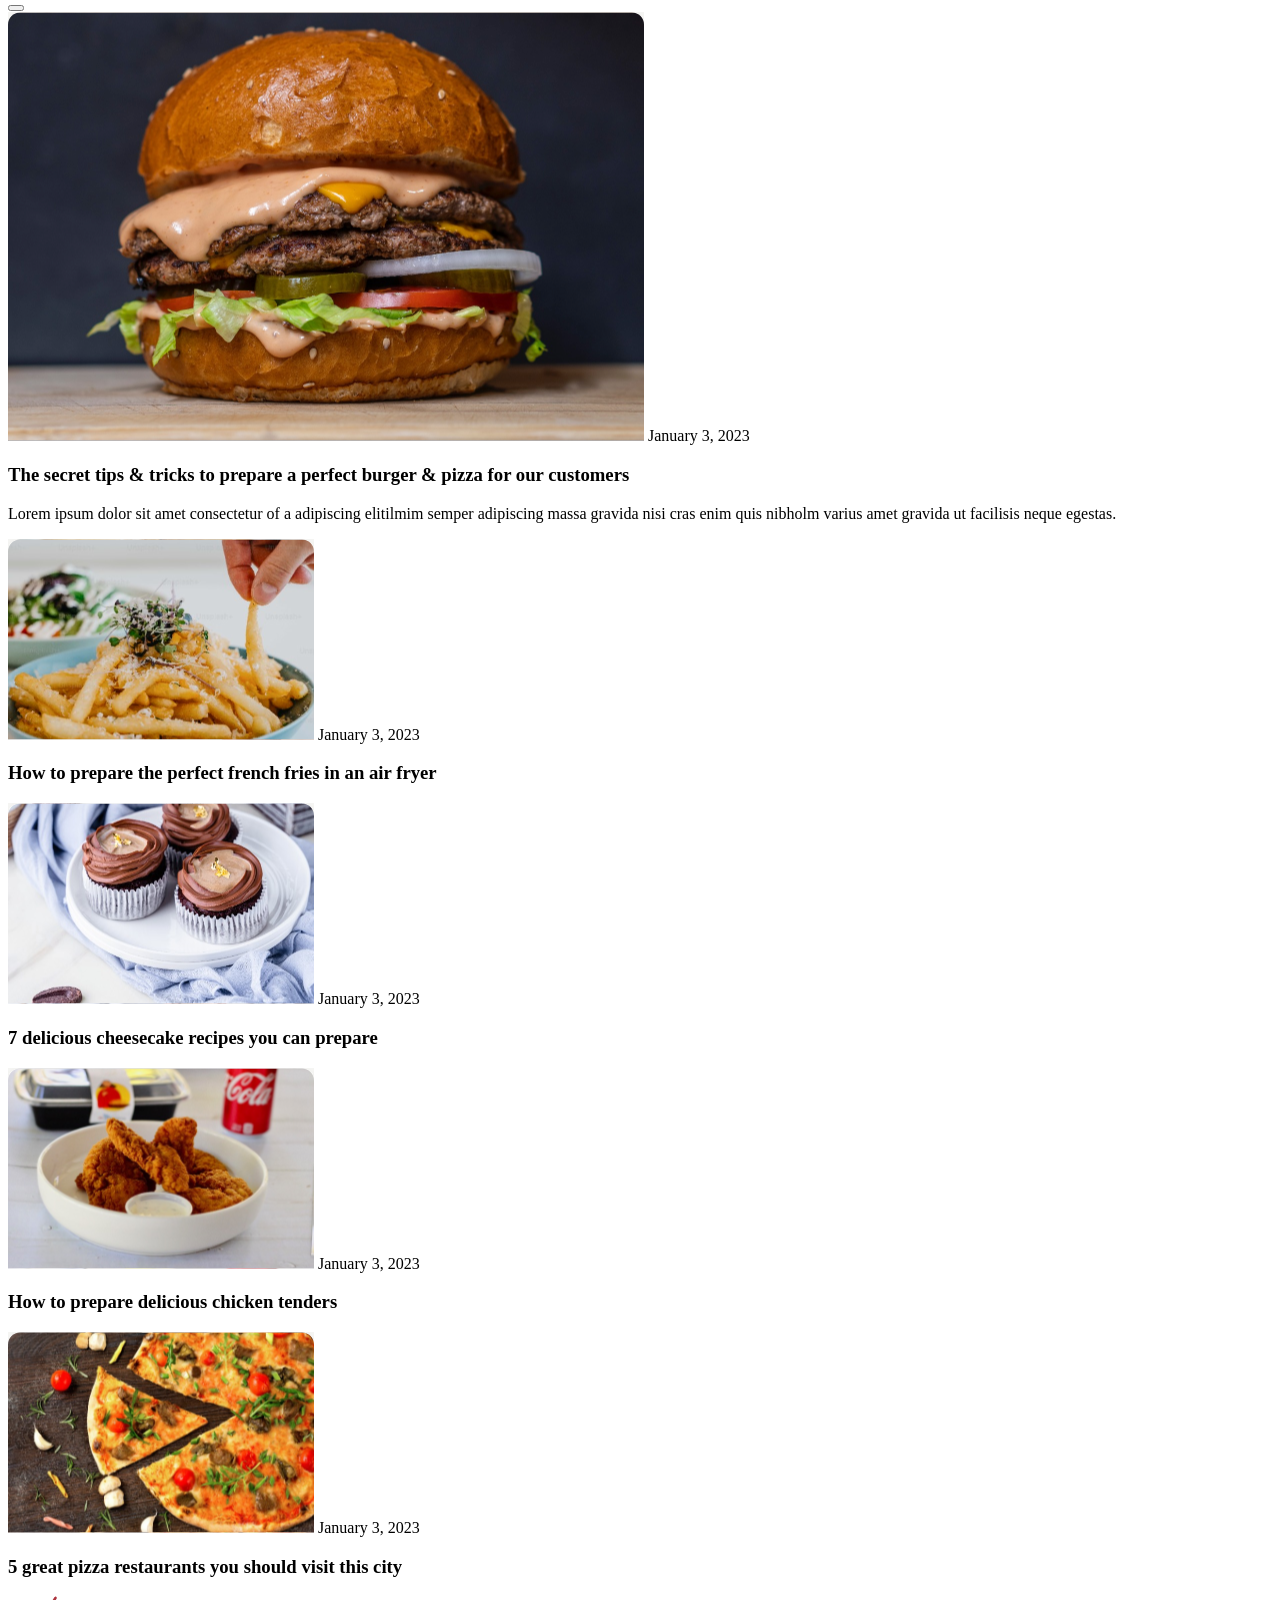
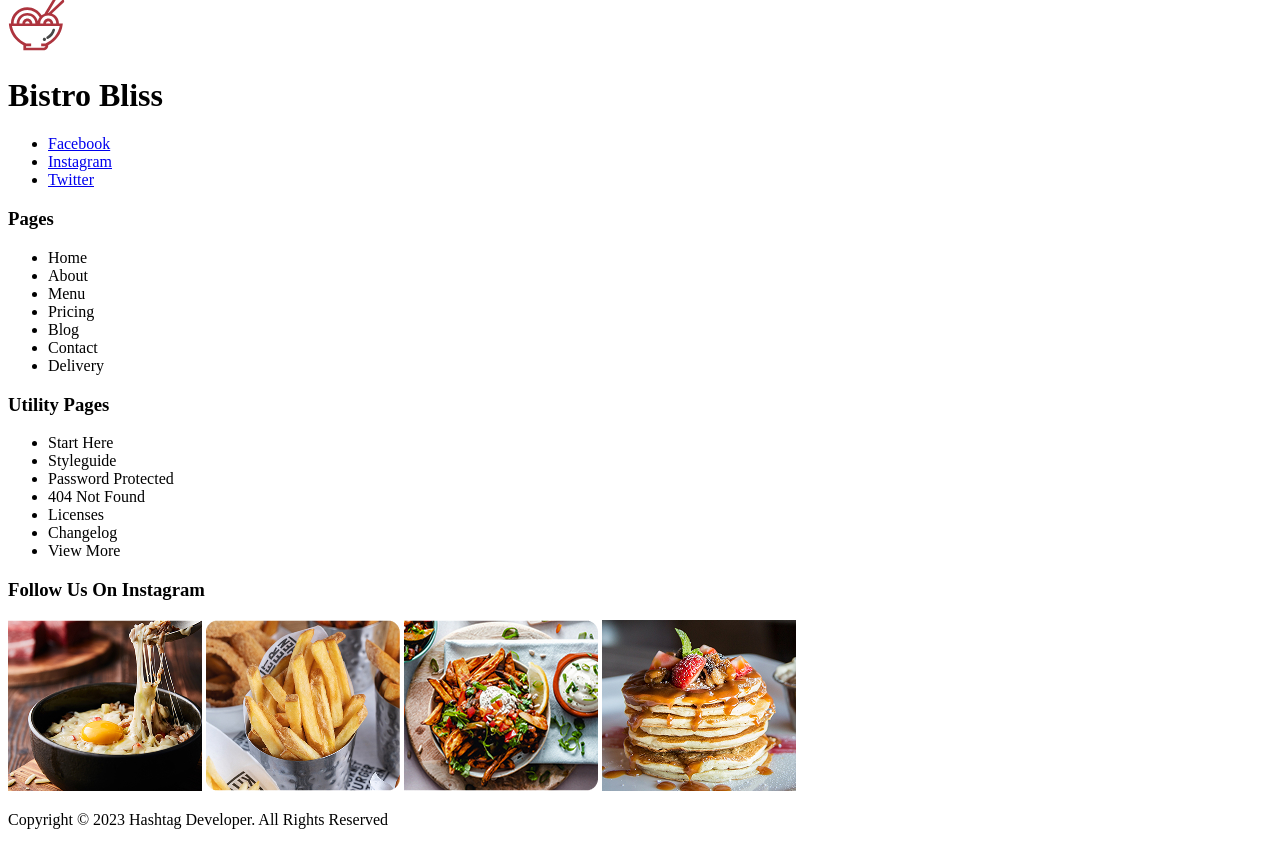
==== commit 17db2fce: "Commit-fotos" ====
--- a/index.html
+++ b/index.html
@@ -27,7 +27,7 @@
         </div>
         <div class="main-menu">
             <div class="logo">
-                <img class="logo" src="/CodeSpace_Estefi/Image/japanese-food.svg" alt="Logo restaurante Bistro Bliss" />
+                <img class="logo" src="Image/japanese-food.svg" alt="Logo restaurante Bistro Bliss" />
                 <h1> Bistro Bliss </h1>
             </div>
             
@@ -67,7 +67,7 @@
             <h2 class="our-menu-title">Browse Our Menu</h2>
             <div class="our-menu-cards">
                 <article class="our-menu-card" >
-                    <img class="our-menu-card-image" src="/CodeSpace_Estefi/Image/brakfast-icon.svg" alt="icono">
+                    <img class="our-menu-card-image" src="Image/brakfast-icon.svg" alt="icono">
                     <h3 class="our-menu-card-title">Breakfast</h3>
                     <p class="our-menu-card-description">In the new era of technology we look in the future with certainty and pride for our life.</p>
                     <a class="our-menu-card-link" href="">Explore menu</a>
@@ -81,14 +81,14 @@
                 </article>
 
                 <article class="our-menu-card">
-                    <img class="our-menu-card-image" src="/CodeSpace_Estefi/Image/Drinks-icon.svg" alt="icono">
+                    <img class="our-menu-card-image" src="Image/Drinks-icon.svg" alt="icono">
                     <h3 class="our-menu-card-title">Drinks</h3>
                     <p class="our-menu-card-description">In the new era of technology we look in the future with certainty and pride for our life.</p>
                     <a class="our-menu-card-link"  href="">Explore menu</a>
                 </article>
 
                 <article class="our-menu-card">
-                    <img class="our-menu-card-image" src="/CodeSpace_Estefi/Image/Dessert-icon.svg" alt="icono">
+                    <img class="our-menu-card-image" src="Image/Dessert-icon.svg" alt="icono">
                     <h3 class="our-menu-card-title">Desserts</h3>
                     <p class="our-menu-card-description">In the new era of technology we look in the future with certainty and pride for our life.</p>
                     <a class="our-menu-card-link" href="">Explore menu</a>
@@ -100,7 +100,7 @@
 
         <section class="about-us">
            <div class="about-us-info">
-            <img class="about-us-img" src=CodeSpace_Estefi/Image/about-us.jpg alt="icono">
+            <img class="about-us-img" src=Image/about-us.jpg alt="icono">
             <article class="about-us-info-box">
                 <p class="about-us-info-box-title">Come and visit us</p>
                 <p class="about-us-info-box-phone">(414) 856 - 0107</p>
@@ -123,28 +123,28 @@
             <h3 class="service-title">We also offer unique services for your events</h3>
             <div class="services-cards">
                 <article class="services-cards">
-                    <img class="services-card-img" src="/CodeSpace_Estefi/Image/Catering.svg" alt="Foto de un catering">
+                    <img class="services-card-img" src="Image/Catering.svg" alt="Foto de un catering">
                     <h3 class="services-card-title">Caterings</h3>
                     <p class="services-card-desc">In the new era of technology we look in the future with certainty for life.</p>
                     
                 </article>
 
                 <article class="services-cards">
-                    <img class="services-card-img"  src="/CodeSpace_Estefi/Image/Birthdays.svg" alt="Foto de una cumpleañera">
+                    <img class="services-card-img"  src="Image/Birthdays.svg" alt="Foto de una cumpleañera">
                     <h3 class="services-card-title">Birthdays</h3>
                     <p class="services-card-desc">In the new era of technology we look in the future with certainty and pride for our life.</p>
                     
                 </article>
 
                 <article class="services-cards">
-                    <img class="services-card-img" src="/CodeSpace_Estefi/Image/Wedding.svg" alt="Foto pareja de boda">
+                    <img class="services-card-img" src="Image/Wedding.svg" alt="Foto pareja de boda">
                     <h3 class="services-card-title">Weddings</h3>
                     <p class="services-card-desc">In the new era of technology we look in the future with certainty and pride for our life.</p>
                     
                 </article>
 
                 <article class="services-cards">
-                    <img class="services-card-img" src="/CodeSpace_Estefi/Image/Events.svg" alt="Foto personas en un evento">
+                    <img class="services-card-img" src="Image/Events.svg" alt="Foto personas en un evento">
                     <h3 class="services-card-title">Events</h3>
                     <p class="services-card-desc">In the new era of technology we look in the future with certainty and pride for our life.</p>
                     
@@ -153,9 +153,9 @@
         </section>
         <section class="delivery">
             <div class="delivery-imgs">
-                <img class="delivery-img" src="/CodeSpace_Estefi/Image/Delivery-picture1.svg" alt="Foto de un chef">
-                <img class="delivery-img" src="/CodeSpace_Estefi/Image/Delivery-picture2.svg" alt="Foto de plato de gambas">
-                <img class="delivery-img" src="/CodeSpace_Estefi/Image/Delivery-picture3.svg" alt="Foto plato de carne">   
+                <img class="delivery-img" src="Image/Delivery-picture1.svg" alt="Foto de un chef">
+                <img class="delivery-img" src="Image/Delivery-picture2.svg" alt="Foto de plato de gambas">
+                <img class="delivery-img" src="Image/Delivery-picture3.svg" alt="Foto plato de carne">   
             </div>
             <div class="delivery-info">
                 <h2 class="delivery-title">Fastest Food Delivery in City</h2>
@@ -194,7 +194,7 @@
                     <h3 class="opninions-card-title">"The Best Restaurant" </h3>
                     <p  class="opninions-card-desc">Last night, we dined at place and were simply blown away. From the moment we stepped in, we were enveloped in an inviting atmosphere and greeted with warm smiles.</p>
                     <div class="opninions-card-author">
-                        <img class="opninions-card-author-img" src="/CodeSpace_Estefi/Image/opinion1.png" alt="Mujer con pelo corto y morena">
+                        <img class="opninions-card-author-img" src="Image/opinion1.png" alt="Mujer con pelo corto y morena">
                         <p class="opninions-card-author-name">Sophire Robson</p>
                         <p class="opninions-card-author-city">Los Angeles, CA</p>
                     </div>
@@ -204,7 +204,7 @@
                     <h3 class="opninions-card-title">"Simply delicious"</h3>
                     <p class="opninions-card-desc">Place exceeded my expectations on all fronts. The ambiance was cozy and relaxed, making it a perfect venue for our anniversary dinner. Each dish was prepared and beautifully presented.</p>
                     <div class="opninions-card-author">
-                        <img class="opninions-card-author-img" src="/CodeSpace_Estefi/Image/opinion2.png" alt="Hombre moreno con pelo corto y gafas">
+                        <img class="opninions-card-author-img" src="Image/opinion2.png" alt="Hombre moreno con pelo corto y gafas">
                         <p class="opninions-card-author-name">Matt Cannon</p>
                         <p class="opninions-card-author-city">San Diego, CA</p>
                     </div>
@@ -214,7 +214,7 @@
                     <h3 class="opninions-card-title">"One of Kind restaurant"</h3>
                     <p class="opninions-card-desc">The culinary experience at place is first to none. The atmosphere is vibrant, the food - nothing short of extraordinary. The food was the highlight of our evening. Highly recommended.</p>
                     <div class="opninions-card-author">
-                        <img class="opninions-card-author-img" src="/CodeSpace_Estefi/Image/opinion3.png" alt="Mujer sonriente con el pelo suelto y medio rubio">
+                        <img class="opninions-card-author-img" src="Image/opinion3.png" alt="Mujer sonriente con el pelo suelto y medio rubio">
                         <p class="opninions-card-author-name">Andy Smith</p>
                         <p class="opninions-card-author-city">San Francisco, CA</p>
                     </div>
@@ -232,7 +232,7 @@
 
             <div class="blog-articles">
                 <article class="blog-article">
-                    <img class="blog-article-img" src="/CodeSpace_Estefi/Image/articles-blog-p1.svg" alt="Foto hamburguesa">
+                    <img class="blog-article-img" src="Image/articles-blog-p1.svg" alt="Foto hamburguesa">
                     <time class="blog-article-date">January 3, 2023</time>
                     <h3 class="blog-article-title">The secret tips & tricks to prepare a perfect burger & pizza for our customers</h3>
                     <p class="blog-article-desc">Lorem ipsum dolor sit amet consectetur of a adipiscing elitilmim semper adipiscing massa gravida nisi cras enim quis nibholm varius amet gravida ut facilisis neque egestas.</p>
@@ -241,28 +241,28 @@
                 
             
                 <article class="blog-article">
-                    <img class="blog-article-img" src="/CodeSpace_Estefi/Image/articles-blog-p2.svg" atl="Foto patatas fritas">
+                    <img class="blog-article-img" src="Image/articles-blog-p2.svg" atl="Foto patatas fritas">
                     <time class="blog-article-date" class="article-card-date">January 3, 2023</time>
                     <h3 class="blog-article-title">How to prepare the perfect french fries in an air fryer</h3>
 
                 </article>
 
                 <article class="blog-article">
-                    <img class="blog-article-img"  src="/CodeSpace_Estefi/Image/articles-blog-p3.svg" atl="Foto cupcakes">
+                    <img class="blog-article-img"  src="Image/articles-blog-p3.svg" atl="Foto cupcakes">
                     <time class="article-card-date">January 3, 2023</time>
                     <h3 class="blog-article-title">7 delicious cheesecake recipes you can prepare</h3>
 
                 </article>
 
                 <article class="blog-article">
-                    <img class="blog-article-img" src="/CodeSpace_Estefi/Image/articles-blog-p4.svg" atl="Foto de un plato con pollo frito">
+                    <img class="blog-article-img" src="Image/articles-blog-p4.svg" atl="Foto de un plato con pollo frito">
                     <time class="blog-article-date" class="article-card-date">January 3, 2023</time>
                     <h3 class="blog-article-title">How to prepare delicious chicken tenders</h3>
 
                 </article>
 
                 <article class="blog-article">
-                    <img class="blog-article-img" src="/CodeSpace_Estefi/Image/articles-blog-p5.svg" atl="Foto de una pizza">
+                    <img class="blog-article-img" src="Image/articles-blog-p5.svg" atl="Foto de una pizza">
                     <time class="blog-article-date" >January 3, 2023</time>
                     <h3 class="blog-article-title">5 great pizza restaurants you should visit this city</h3>
 
@@ -278,7 +278,7 @@
         <div class="footer-info">
             <div class="footer-info-company">
                 <div class="logo">
-                    <img src="/CodeSpace_Estefi/Image/japanese-food.svg" alt="Logo del restaurante">
+                    <img src="Image/japanese-food.svg" alt="Logo del restaurante">
                     <h1>Bistro Bliss</h1>
                 </div>
                 <p class="footer-info-company-desc"></p>
@@ -320,16 +320,16 @@
             <div class="footer-info-instagram">
                 <h3 class="footer-info-instagram-title">Follow Us On Instagram</h3>
                 <div class="footer-info-instagram-grid">
-                    <img class="footer-info-instagram-img" src="/CodeSpace_Estefi/Image/footer-p1.jpg" alt="Imagen de un bol de arroz con huevo y queso" >
-                    <img class="footer-info-instagram-img" src="/CodeSpace_Estefi/Image/footer-p2.jpg" alt="Imagen de patatatas fritas" >
-                    <img class="footer-info-instagram-img" src="/CodeSpace_Estefi/Image/footer-p3.jpg" alt="Imagen de batatas con huevo" >
-                    <img class="footer-info-instagram-img" src="/CodeSpace_Estefi/Image/footer-p4.jpg" alt="Imagen de tortitas con fresas" >
+                    <img class="footer-info-instagram-img" src="Image/footer-p1.jpg" alt="Imagen de un bol de arroz con huevo y queso" >
+                    <img class="footer-info-instagram-img" src="Image/footer-p2.jpg" alt="Imagen de patatatas fritas" >
+                    <img class="footer-info-instagram-img" src="Image/footer-p3.jpg" alt="Imagen de batatas con huevo" >
+                    <img class="footer-info-instagram-img" src="Image/footer-p4.jpg" alt="Imagen de tortitas con fresas" >
                 </div>
                 
             </div>
         </div>
         <p class="footer-copyright">Copyright © 2023 Hashtag Developer. All Rights Reserved</p>
     </footer>
-
 </body>
-</html>+</html>
+
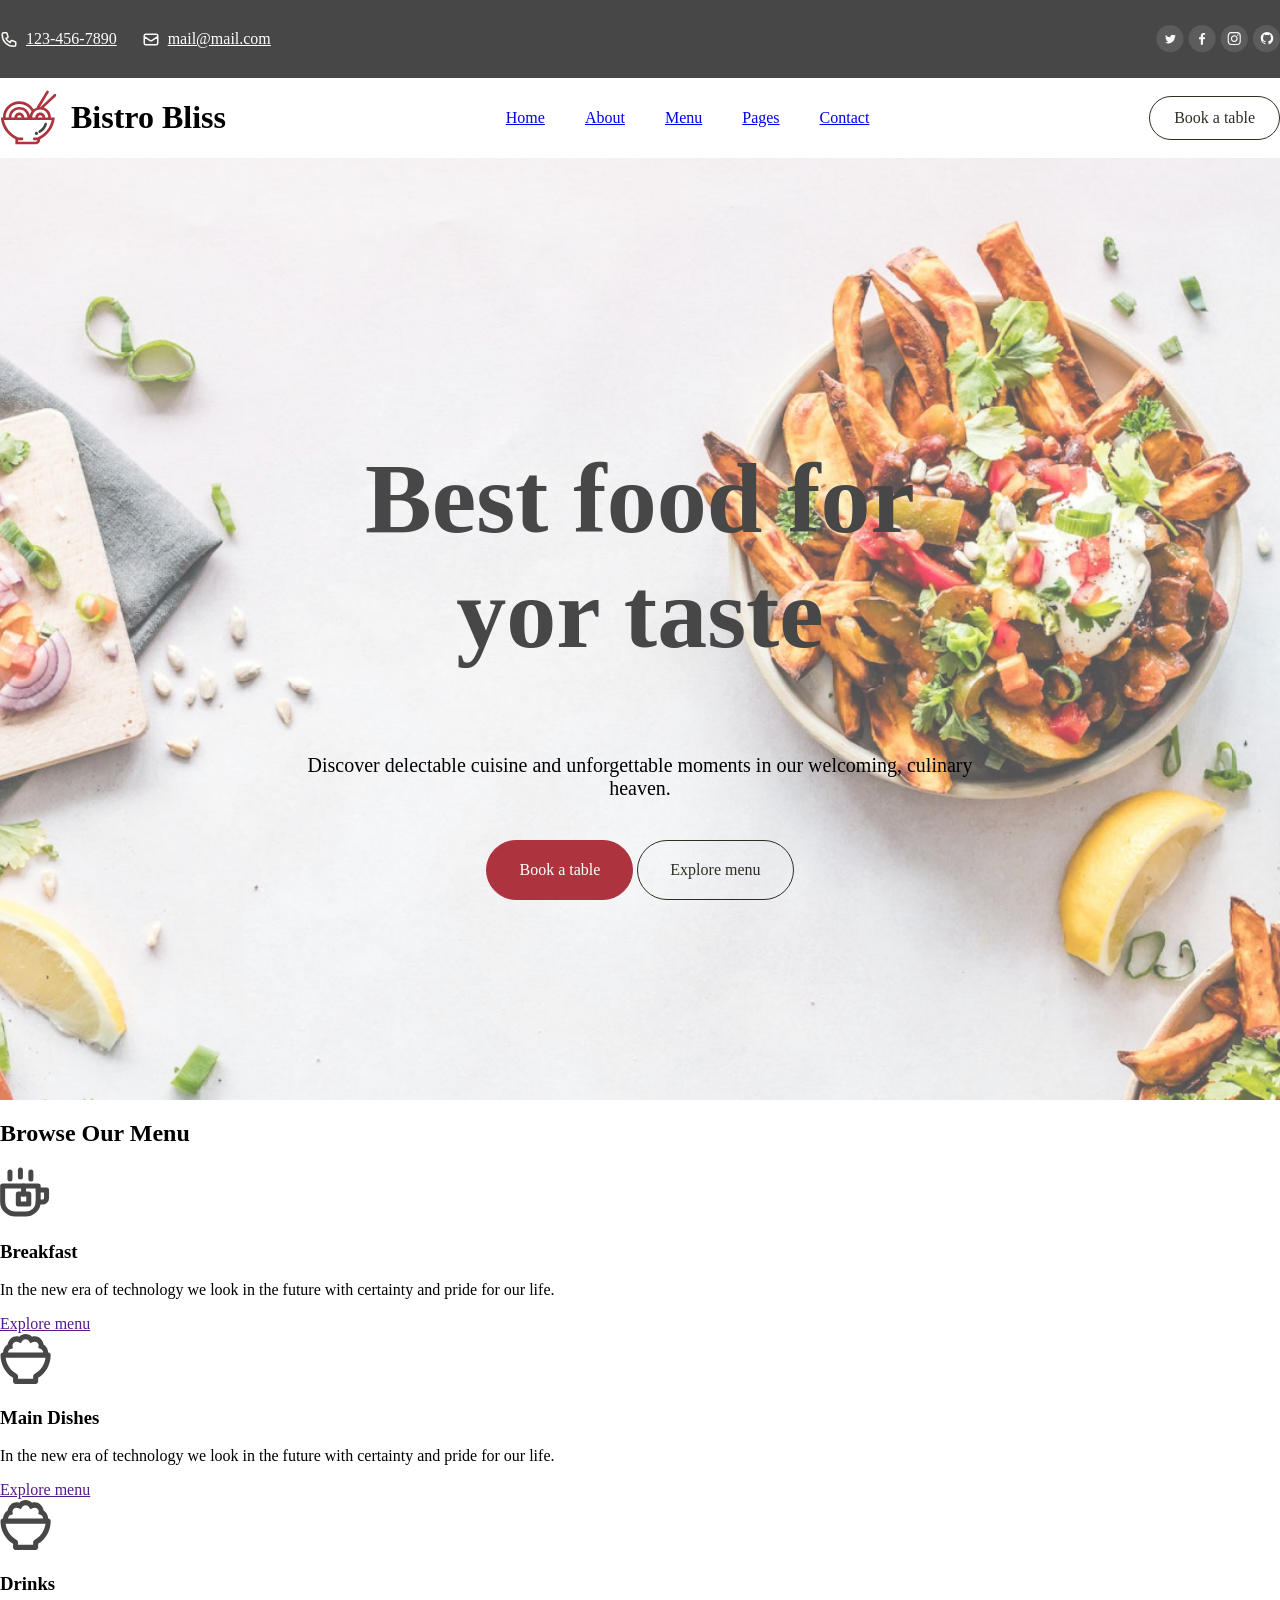
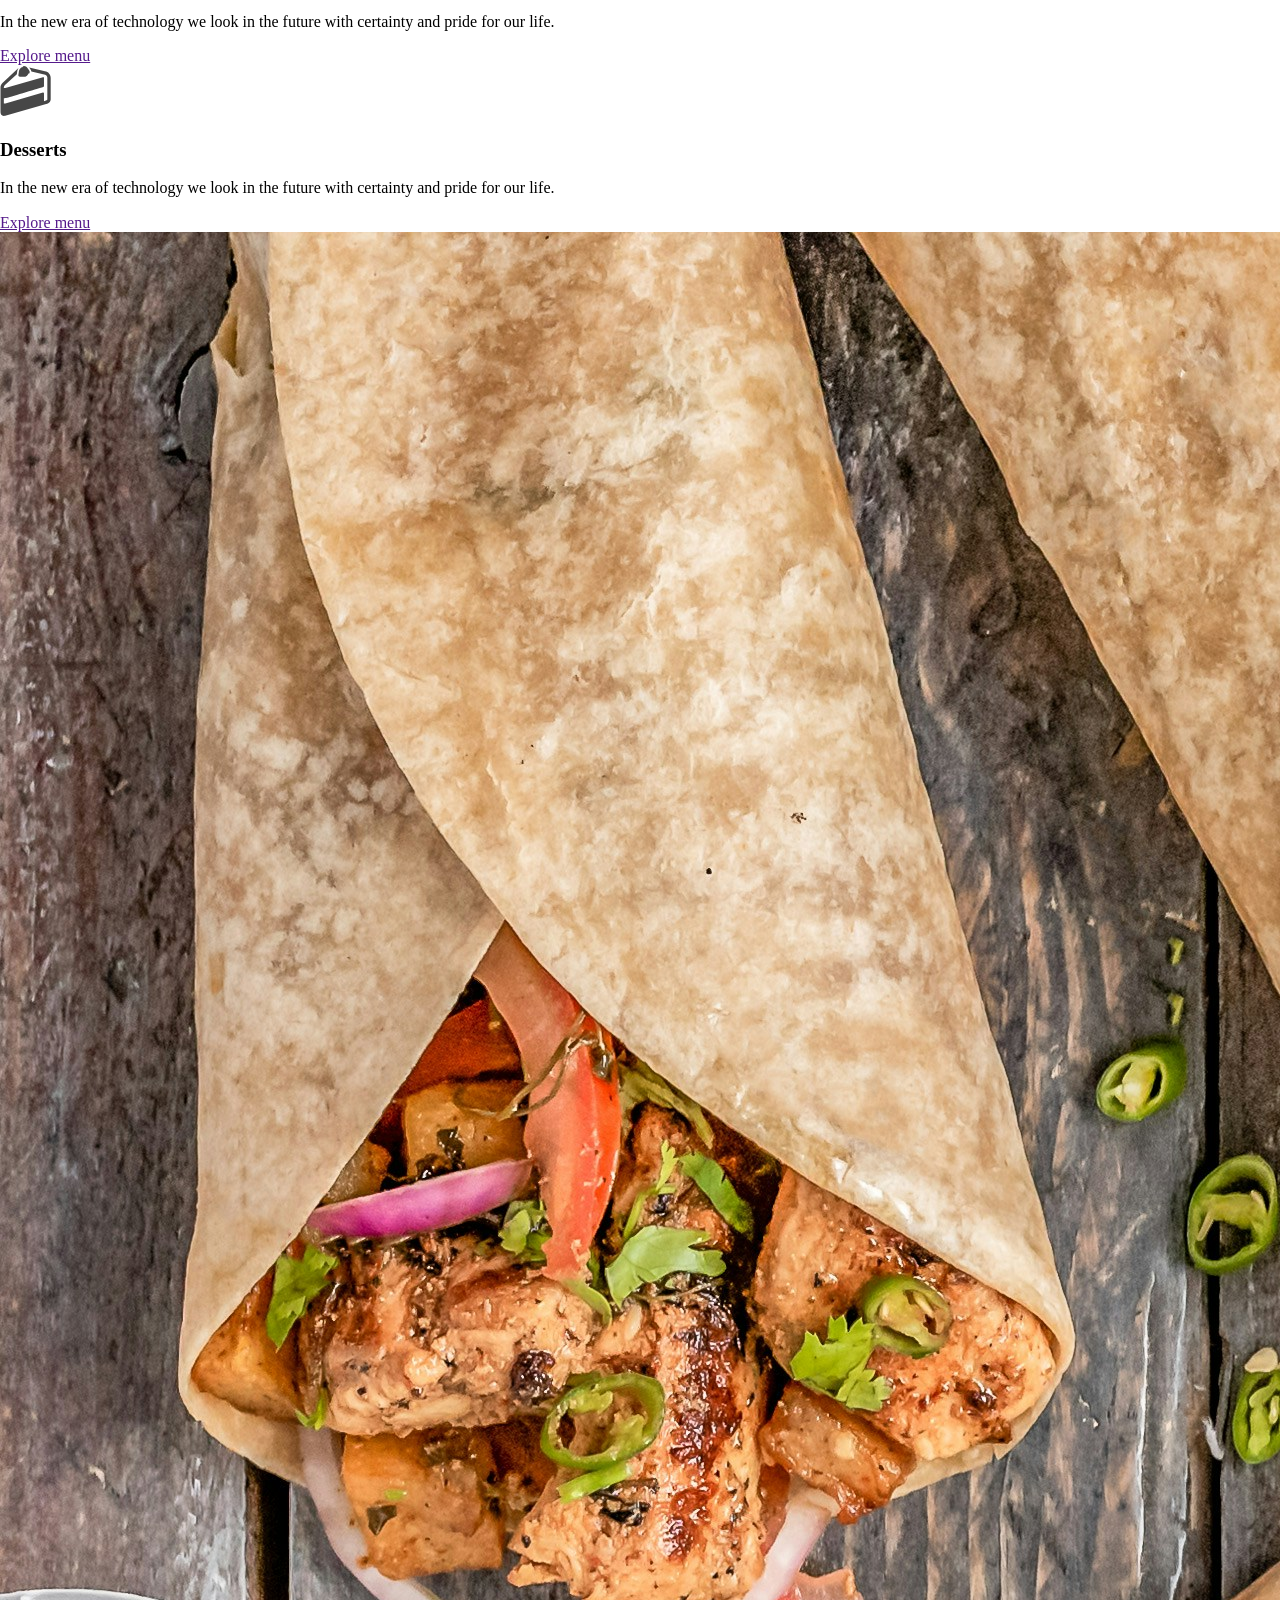
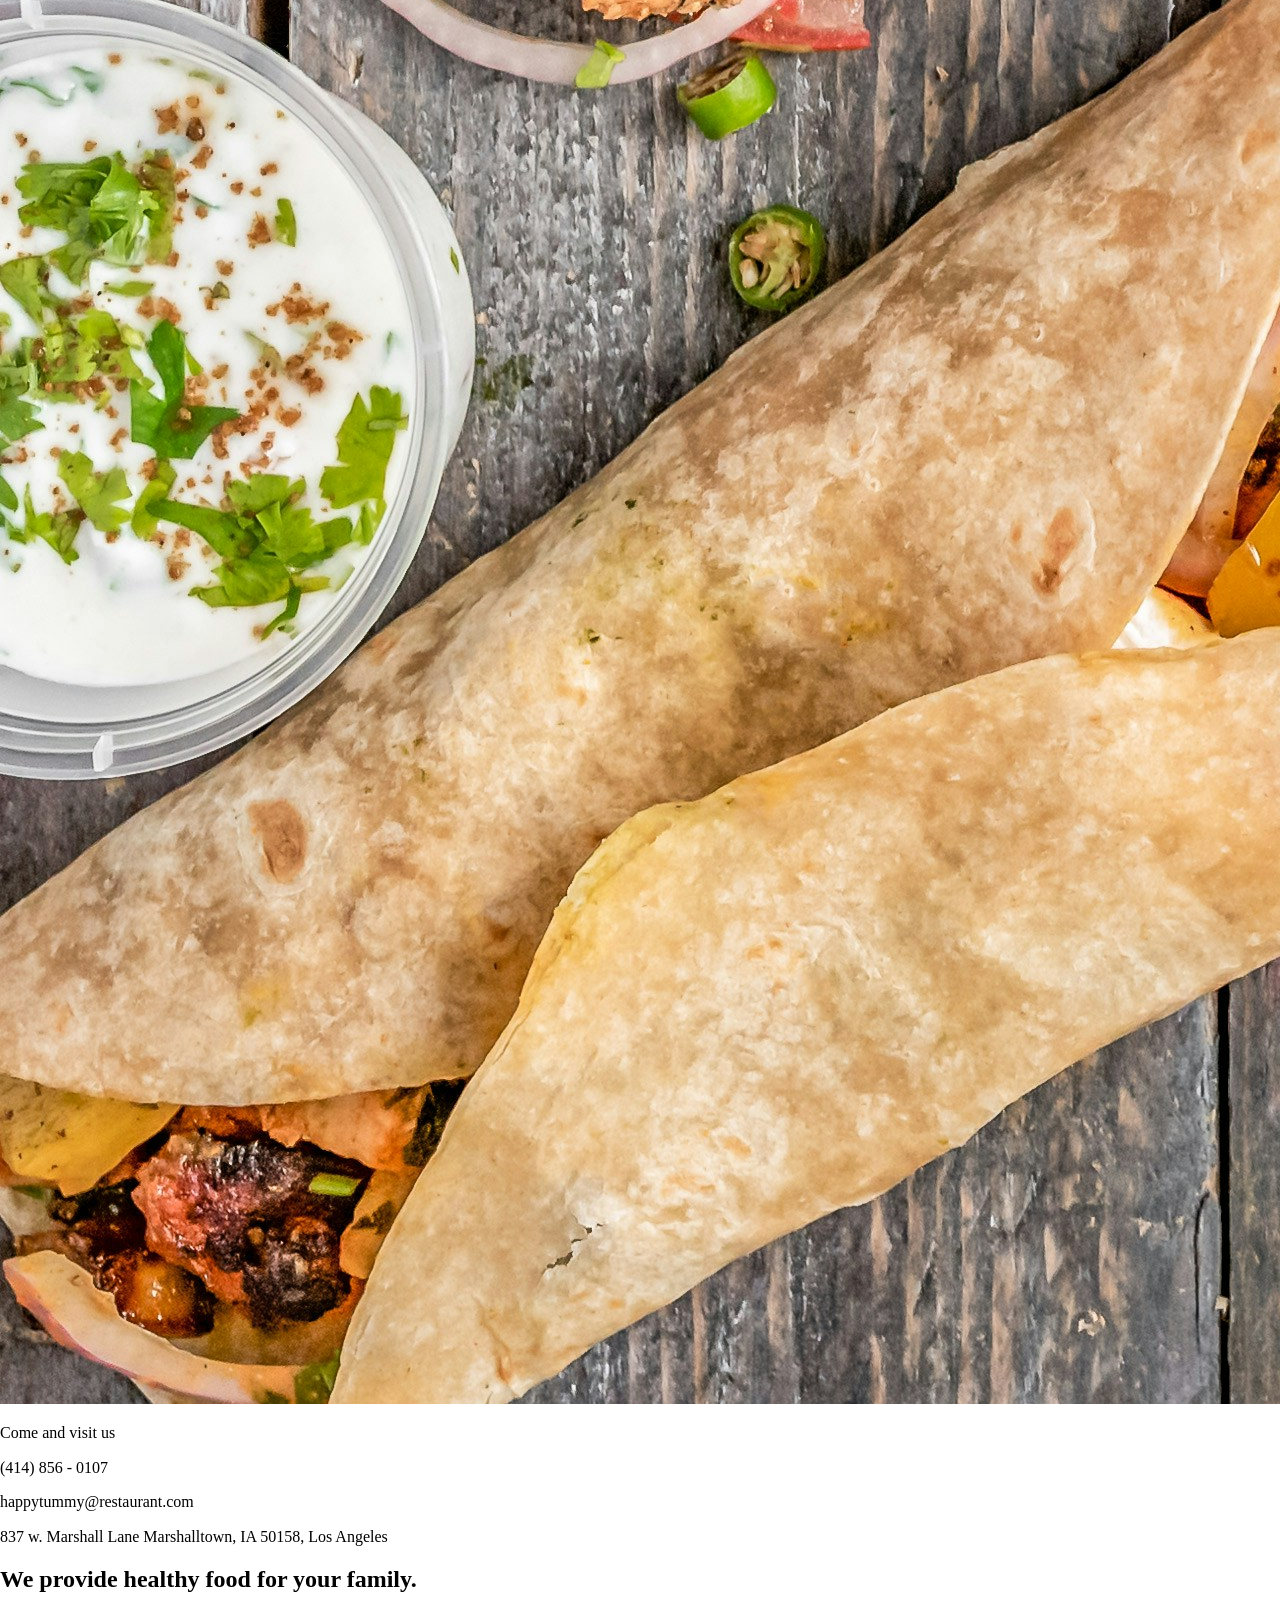
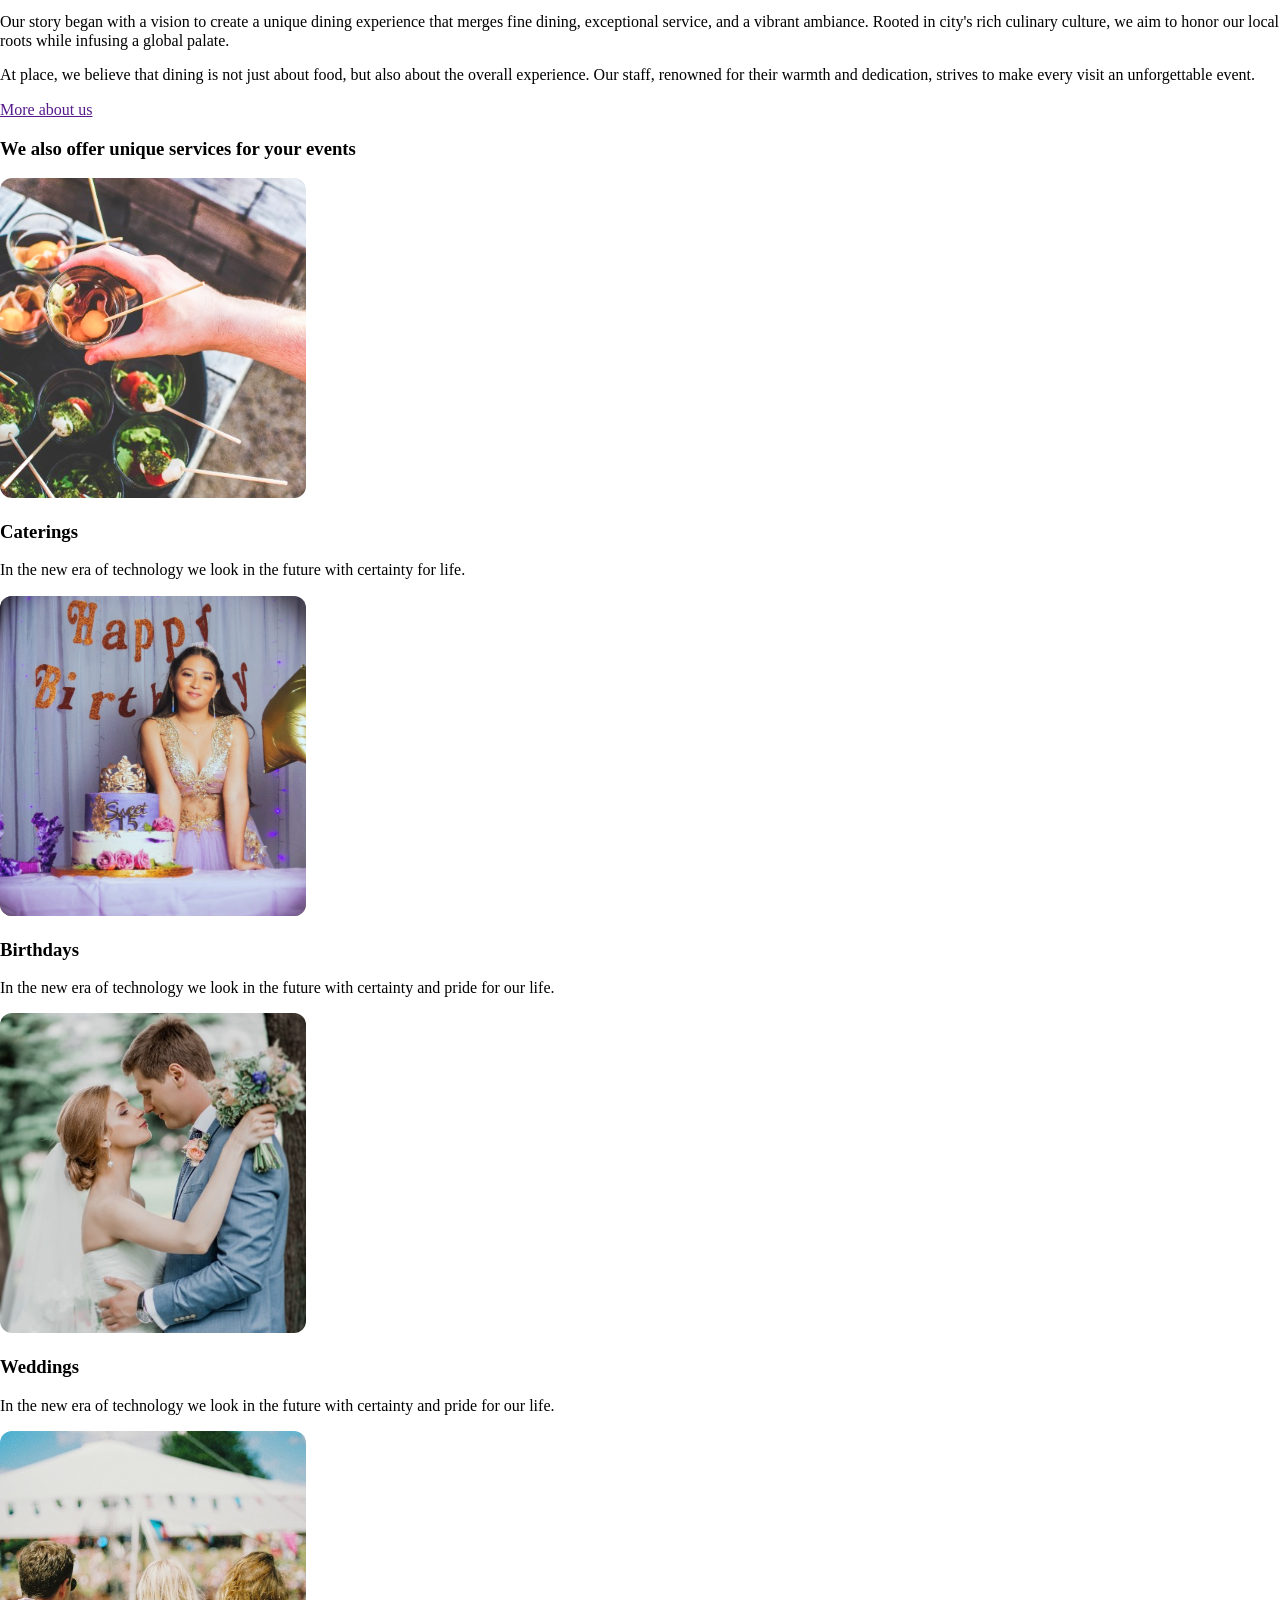
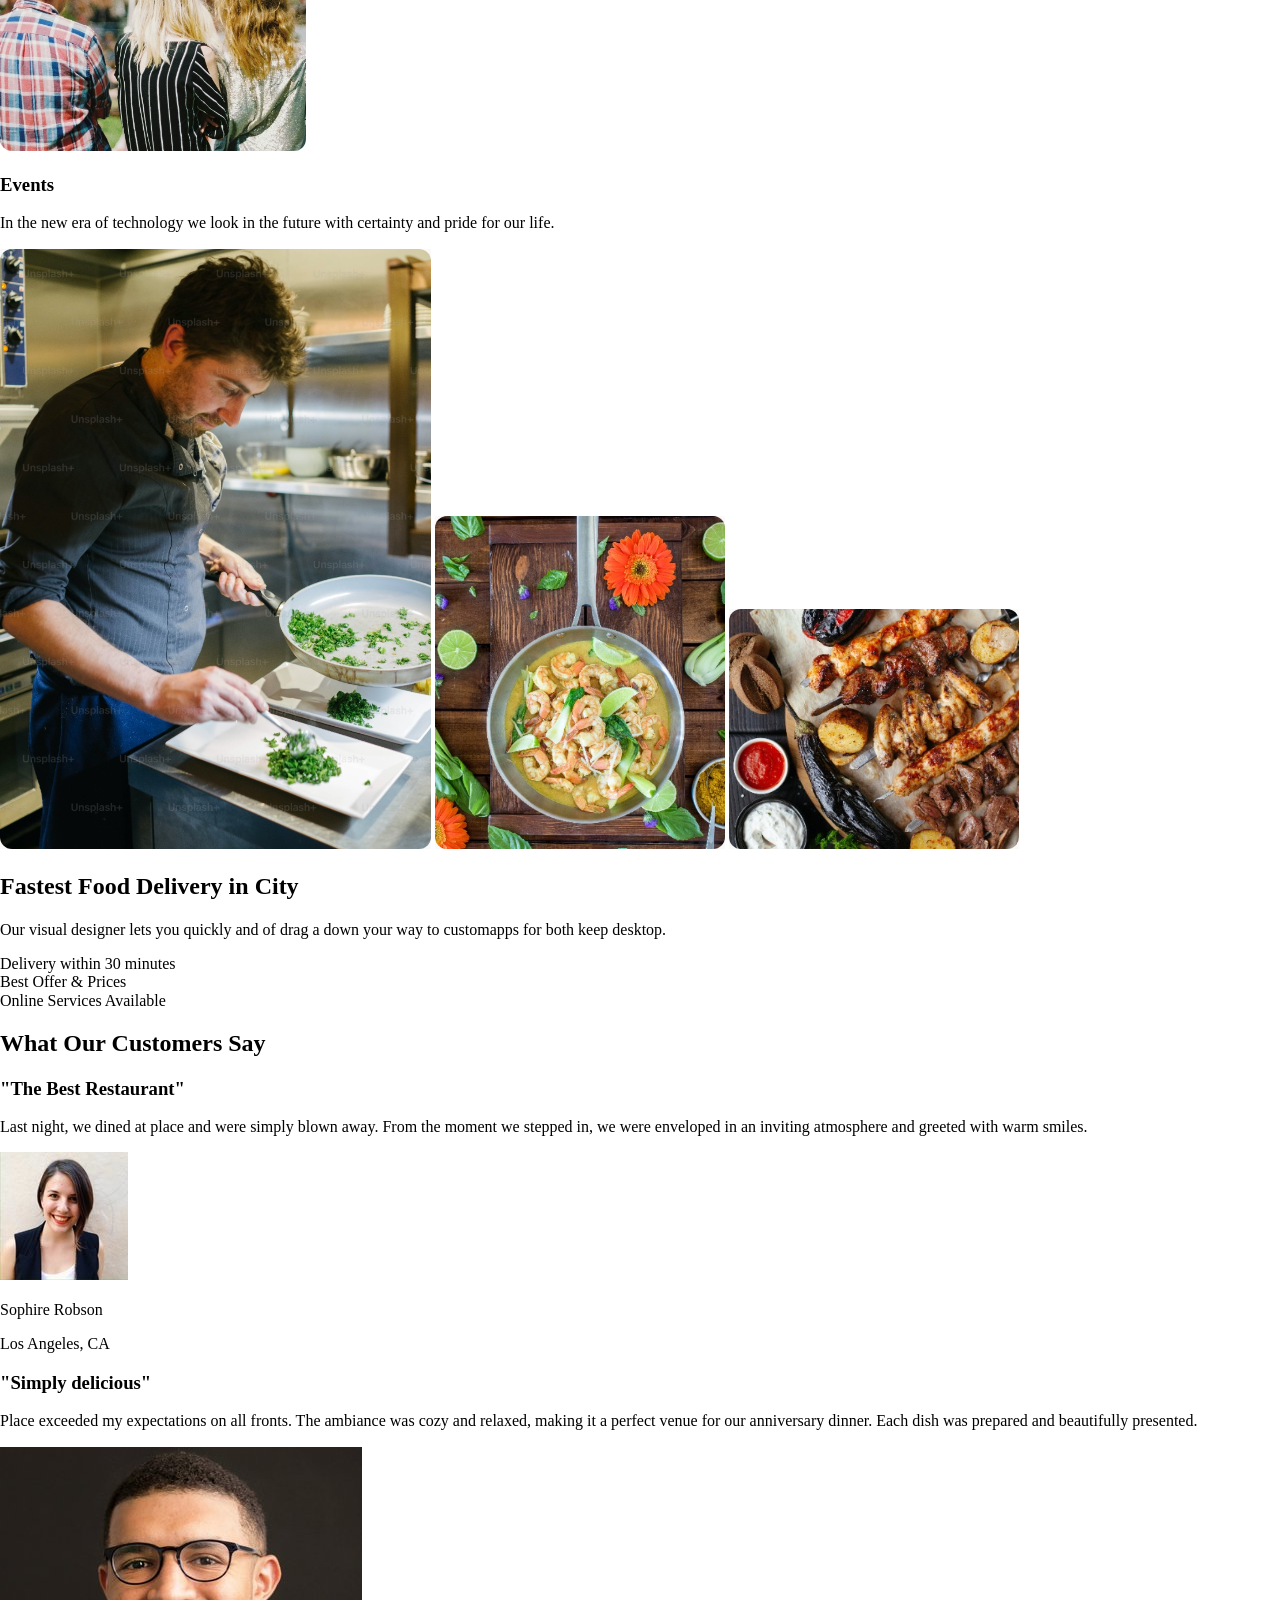
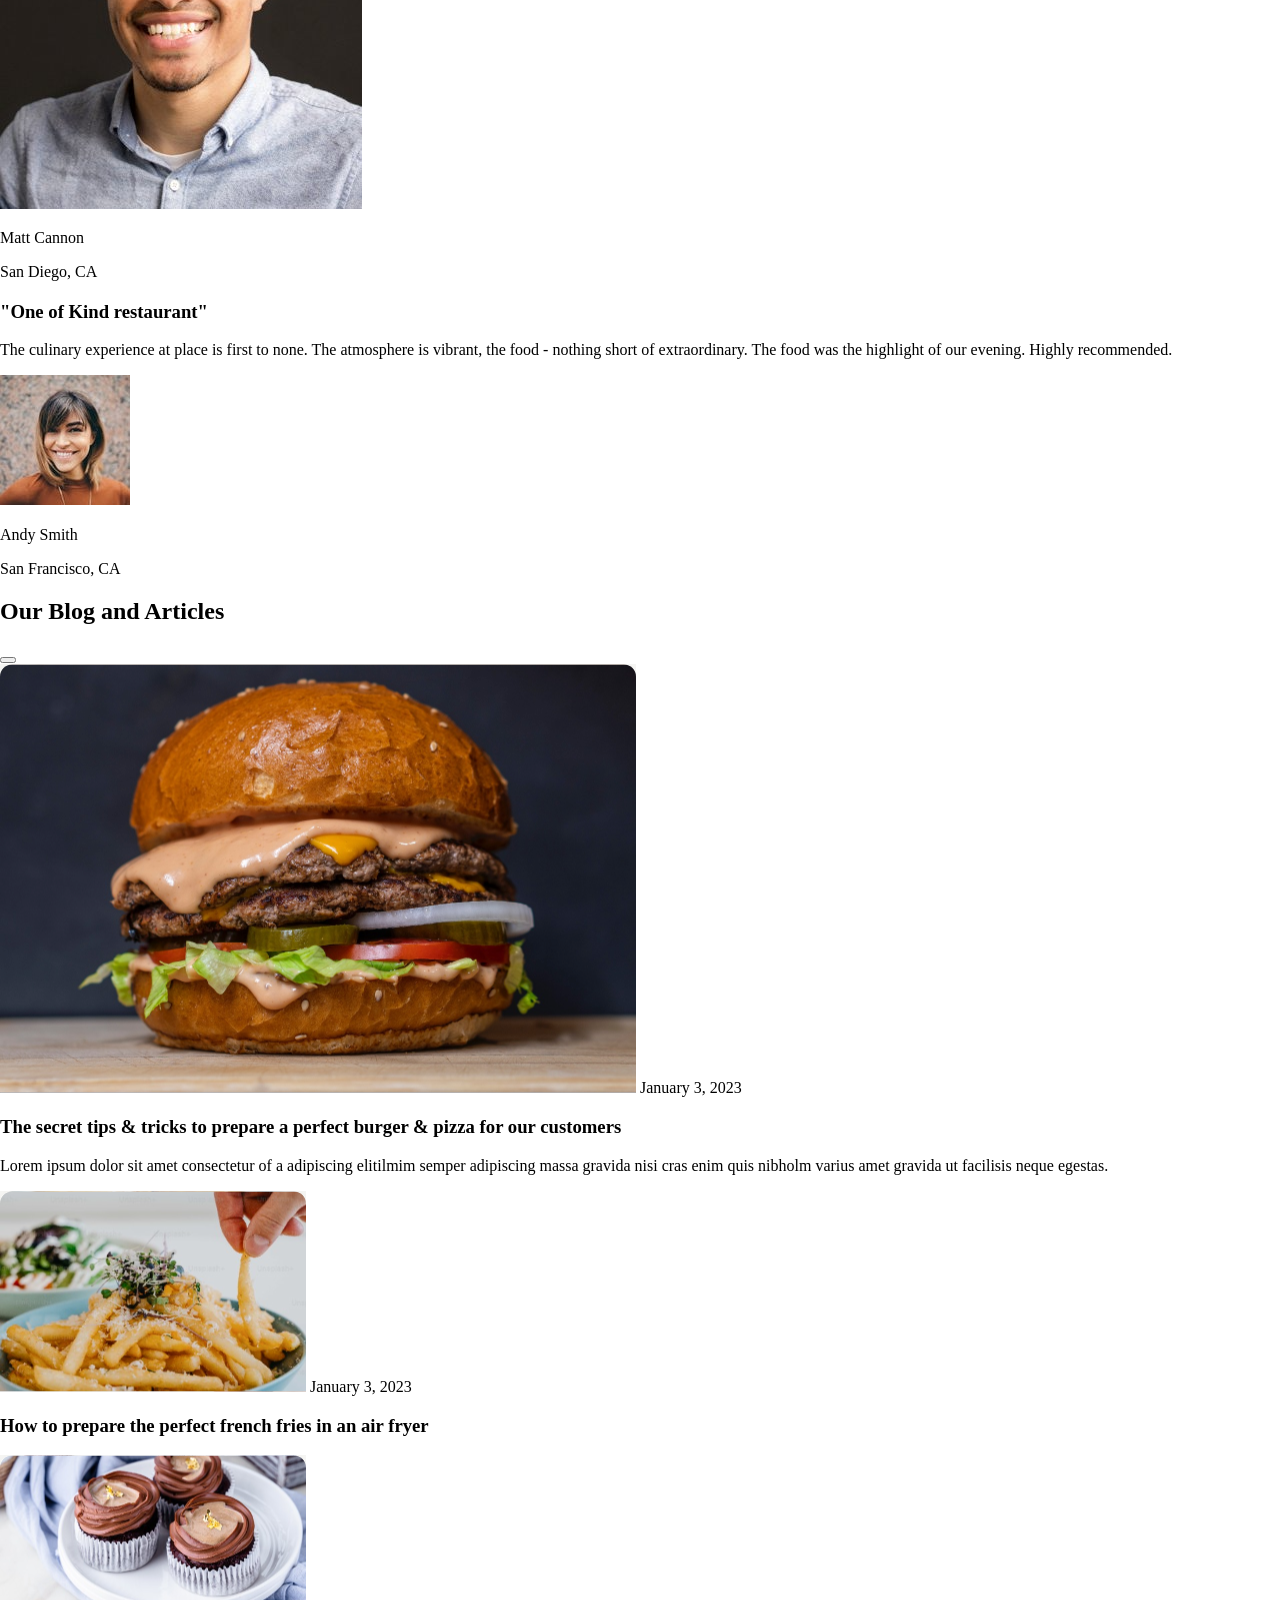
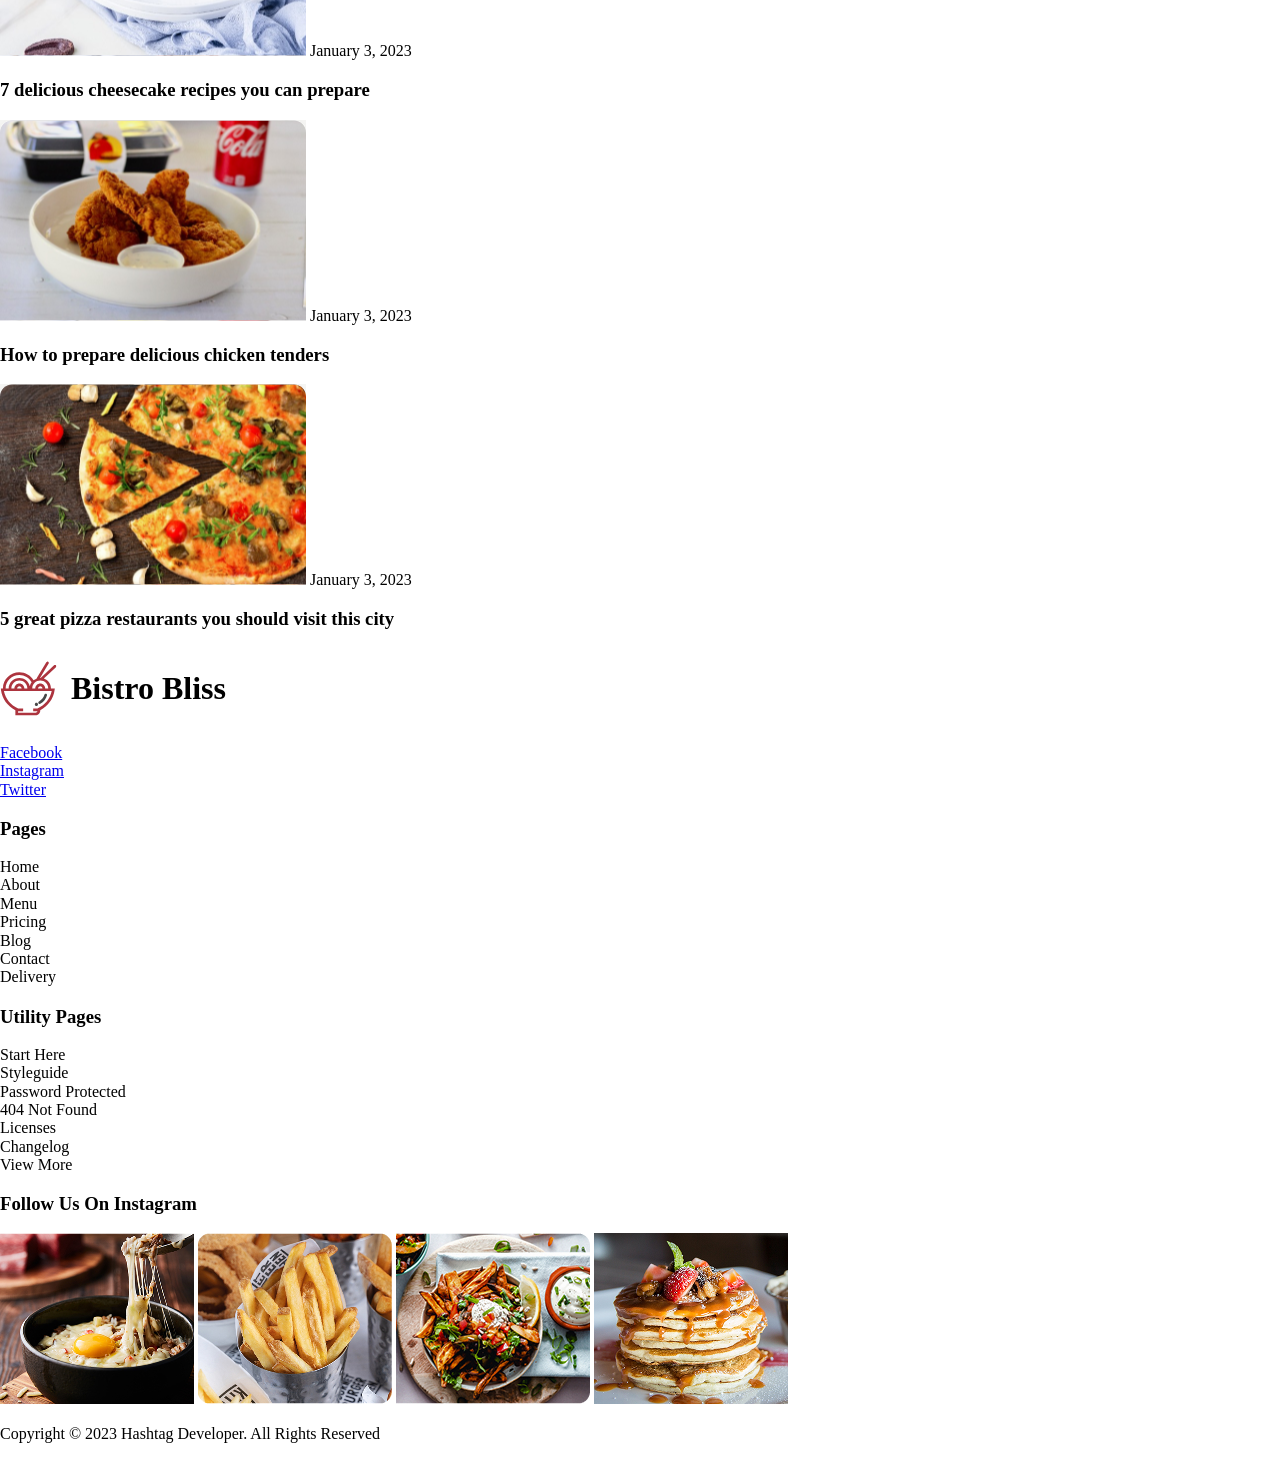
==== commit fcef9b23: "commit-9" ====
--- a/index.html
+++ b/index.html
@@ -4,27 +4,37 @@
     <meta charset="UTF-8">
     <meta name="viewport" content="width=device-width, initial-scale=1.0">
     <title>Document</title>
+    <link rel="stylesheet" href="/CSS/style.css" ></link>
 </head>
 <body>
 
     <header class="header">
-        <div class="top-bar">
-            <div class="top-bar-contac">
-                <a href="tel:123-456-7890">Phone: 123-456-7890</a>
-                <a href="mailto: mail@mail.com"> mail@mail.com </a>
-
-            </div>
-            <nav class="top-bar-social">
-                <ul>
-                    <li><a href="#"> Facebook </a> </li>
-                    <li><a href="#"> Instagram </a> </li>
-                    <li><a href="#"> Twitter </a> </li> 
-                </ul>
-                
-
+        <div class="bg-dark-grey">
+            <nav class="top-bar">
+                <div class="top-bar-contact">
+                    <a href="tel:123-456-7890">
+                        <img src="/Image/phone.svg" alt="Icon telephone">
+                     123-456-7890
+                    </a>
+
+                    <a href="mailto: mail@mail.com"> 
+                        <img src="/Image/mail.svg" alt="">
+                     mail@mail.com 
+                    </a>
+
+                </div>
+
+                <nav class="top-bar-social">
+                 <ul class="top-bar-social-menu">
+                        <li><a href="#"> <img src="/Image/twiter.svg" alt=""> </a> </li>
+                        <li><a href="#"> <img src="/Image/facebook.svg" alt=""> </a> </li>
+                        <li><a href="#"> <img src="/Image/insta.svg" alt=""> </a> </li>
+                        <li><a href="#"> <img src="/Image/github.svg" alt=""> </a> </li> 
+                    </ul>
+                </nav>
             </nav>
-
         </div>
+
         <div class="main-menu">
             <div class="logo">
                 <img class="logo" src="Image/japanese-food.svg" alt="Logo restaurante Bistro Bliss" />
@@ -33,7 +43,7 @@
             
 
             <nav class="menu">
-                <ul>
+                <ul class="menu-list">
                     <li><a href="#">Home</a></li>
                     <li><a href="#">About</a></li>
                     <li><a href="#">Menu</a></li>
@@ -56,8 +66,8 @@
                 <h2 class="hero-banner-title">Best food for yor taste</h2>
                 <p class="hero-banner-description"> Discover delectable cuisine and unforgettable moments in our welcoming, culinary heaven.</p>
                  <div class="hero-banner-buttons">
-                     <button class="hero-banner-button">Book a table</button>
-                     <button class="hero-banner-button">Explore menu</button>
+                     <button class="button button-xl button-red ">Book a table</button>
+                     <button class="button button-xl">Explore menu</button>
                  </div>
             </div>
             
@@ -74,7 +84,7 @@
                 </article>
 
                 <article class="our-menu-card">
-                    <img class="our-menu-card-image" src="/CodeSpace_Estefi/Image/MainDishes-icon.svg" alt="icono">
+                    <img class="our-menu-card-image" src="Image/MainDishes-icon.svg" alt="icono">
                     <h3 class="our-menu-card-title">Main Dishes</h3>
                     <p class="our-menu-card-description">In the new era of technology we look in the future with certainty and pride for our life.</p>
                     <a class="our-menu-card-link"  href="">Explore menu</a>
--- a/CSS/style.css
+++ b/CSS/style.css
@@ -0,0 +1,8 @@
+@import "reset.css";
+@import "layout.css";
+@import "button.css";
+@import "header.css";
+@import "hero-banner.css";
+
+
+
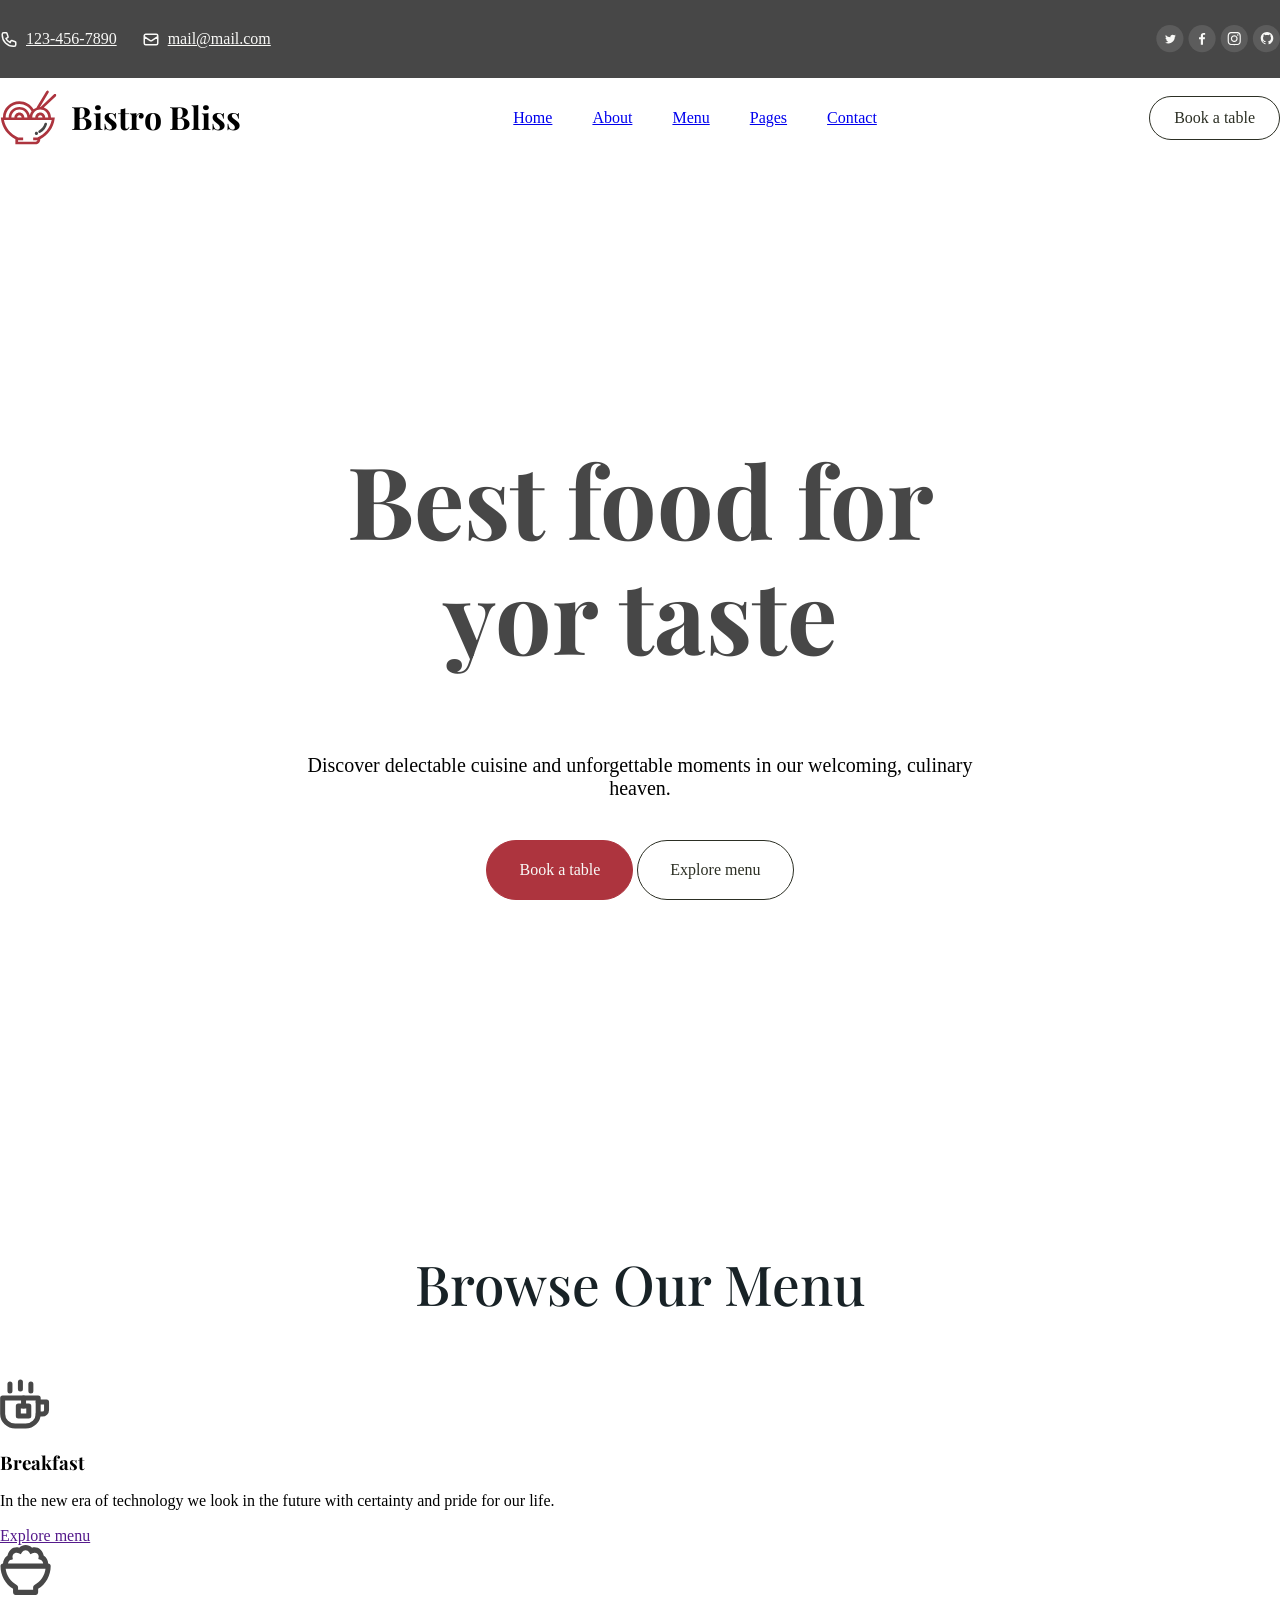
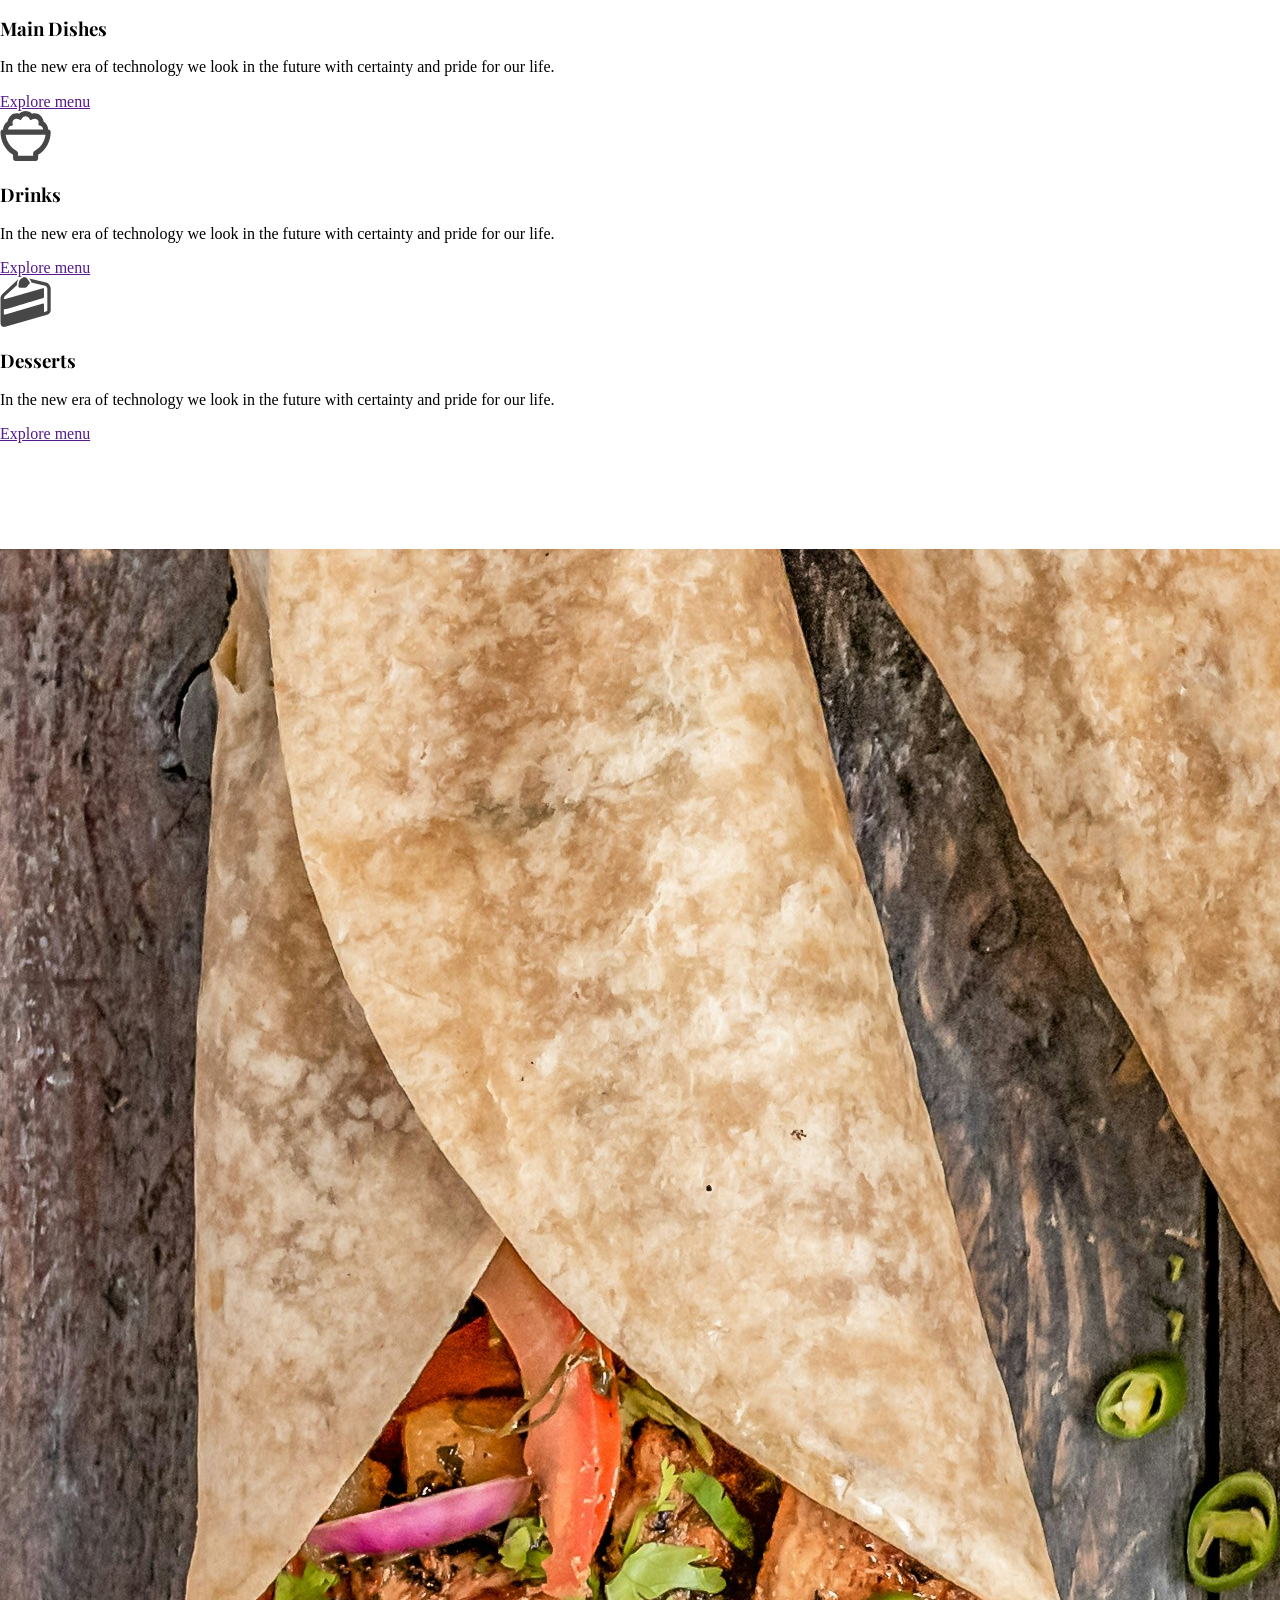
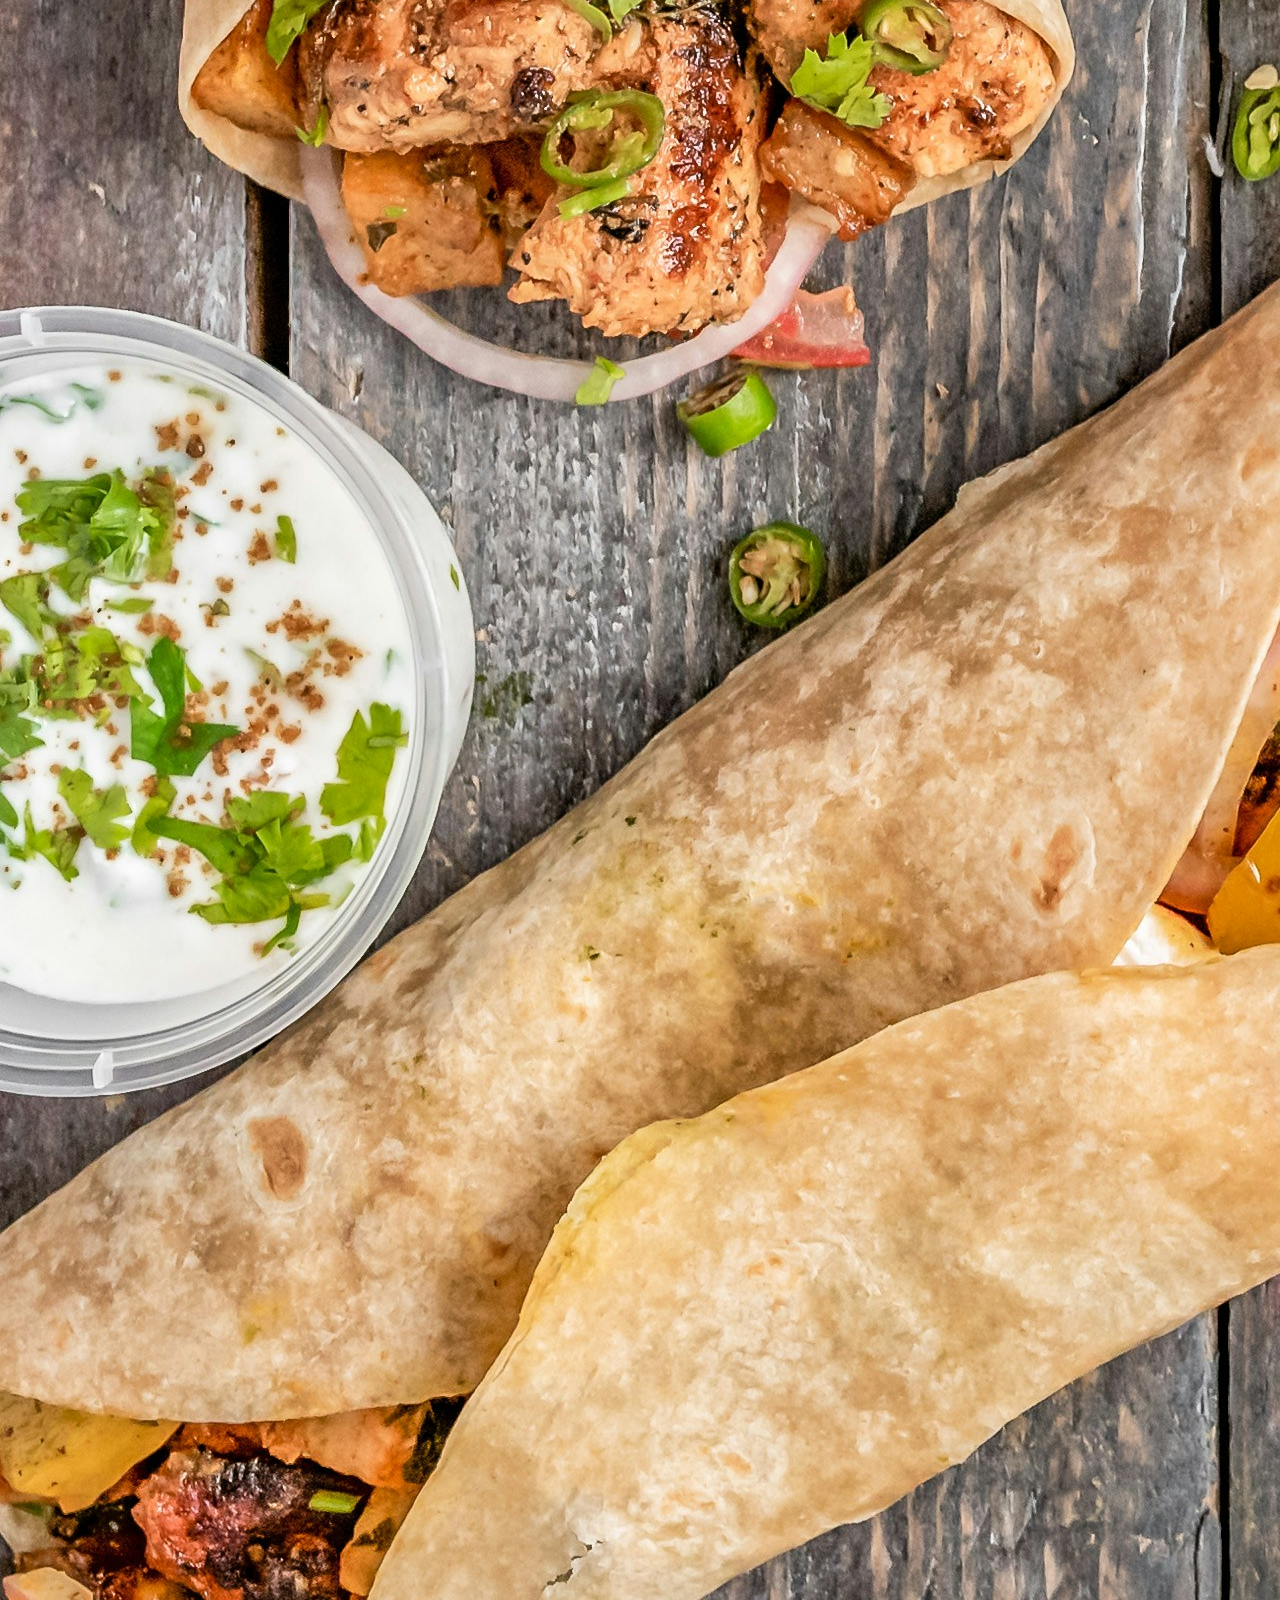
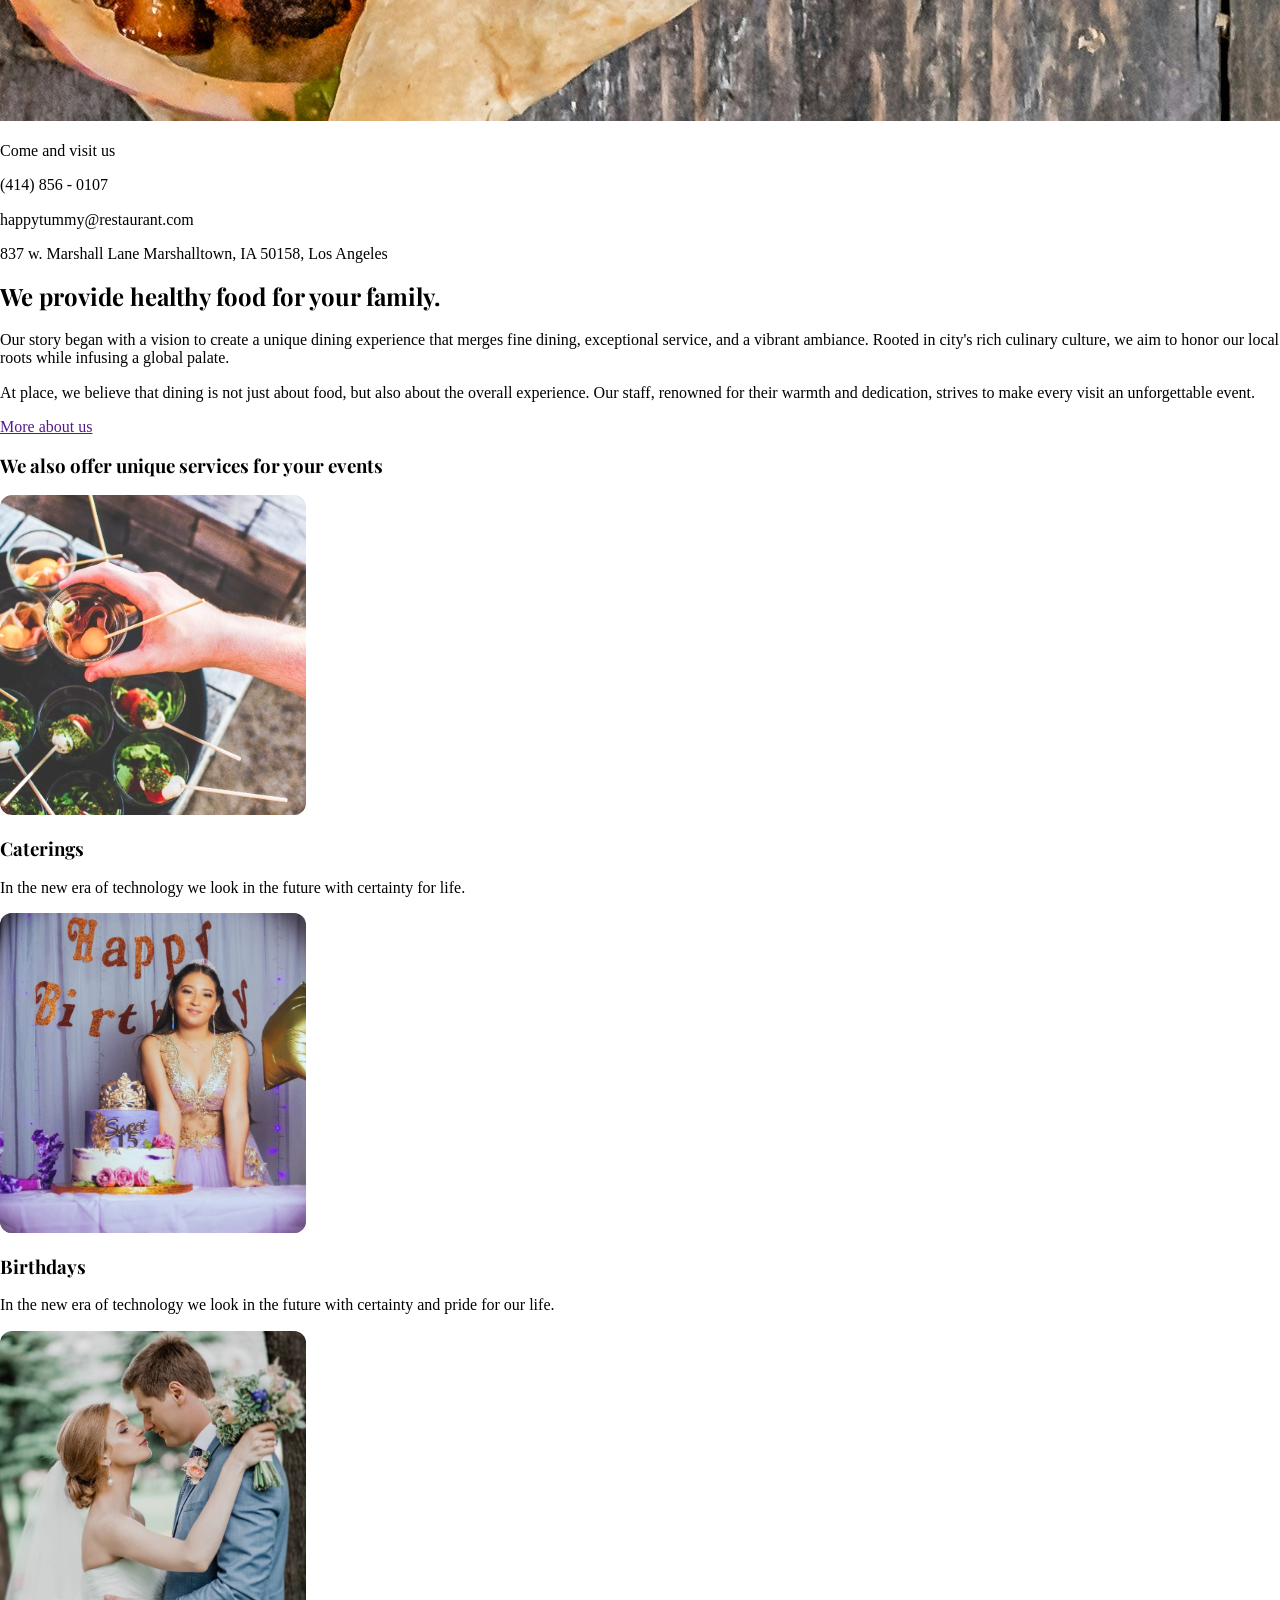
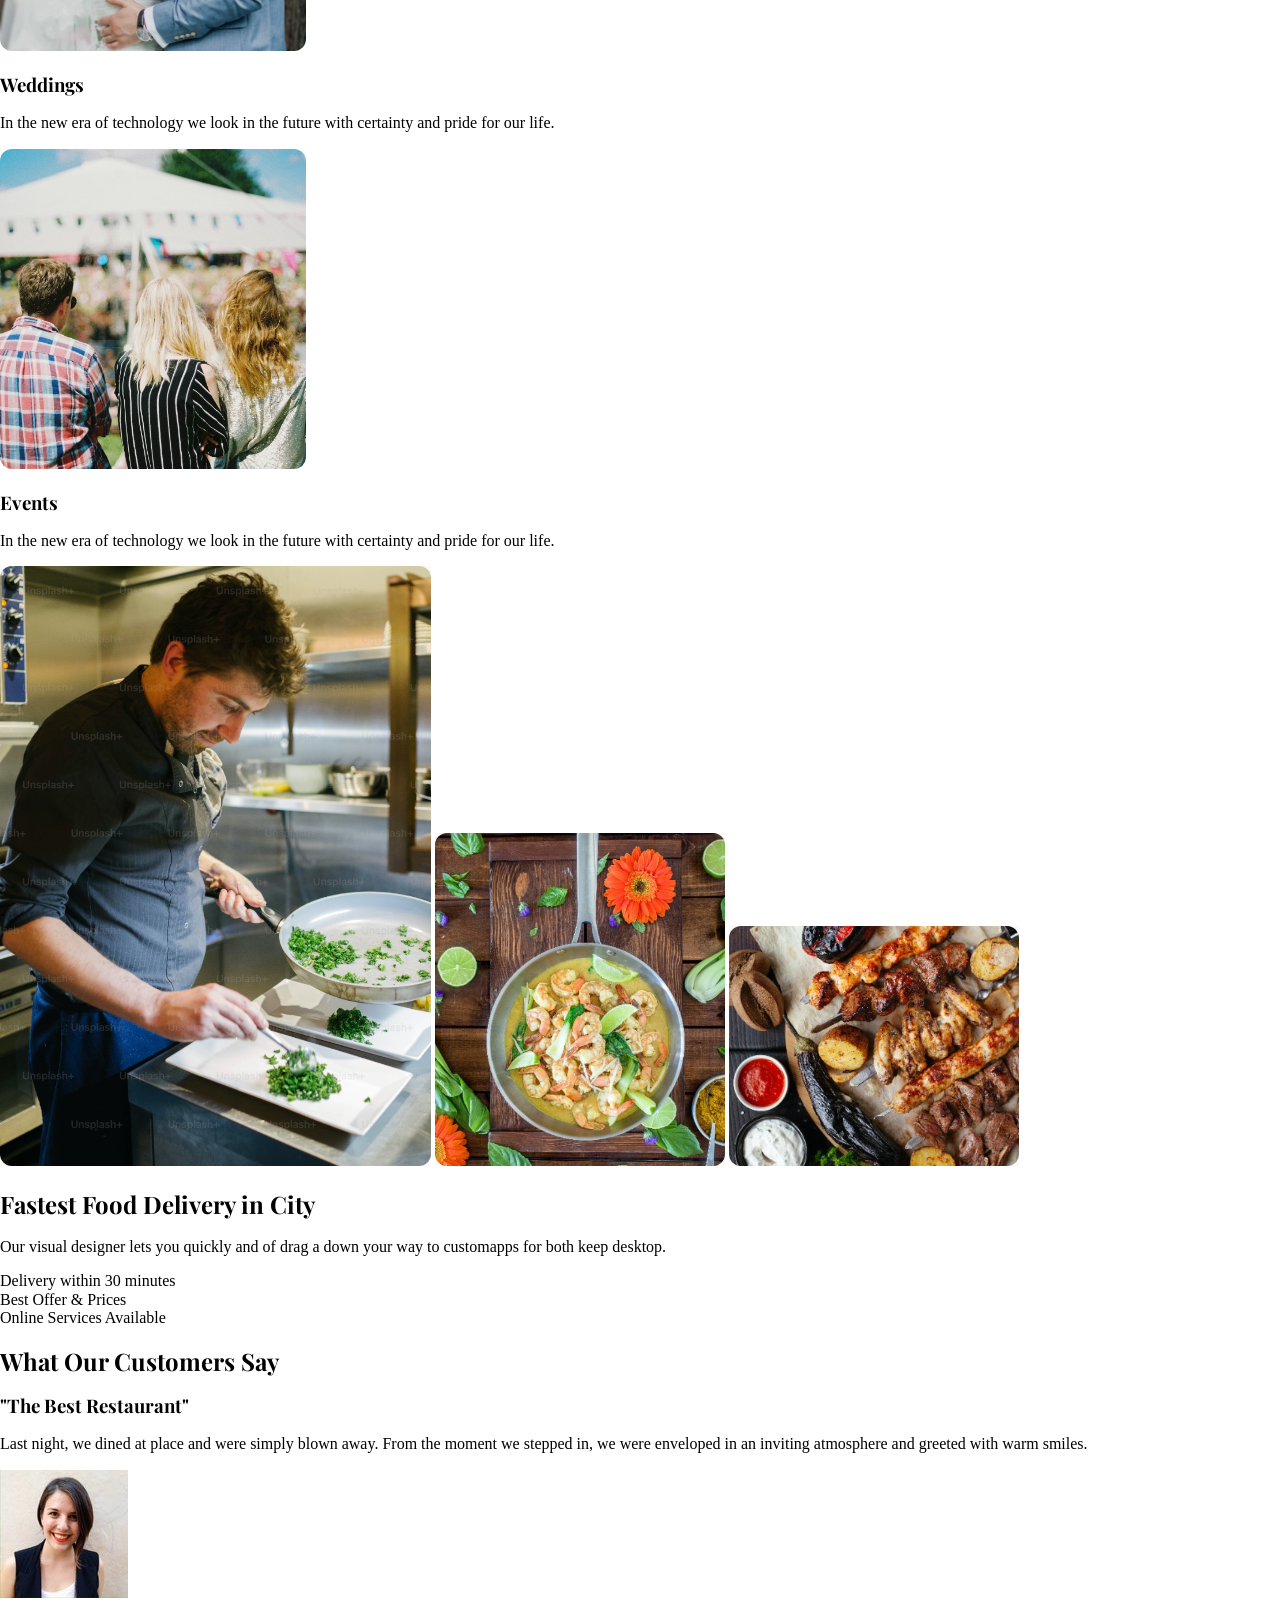
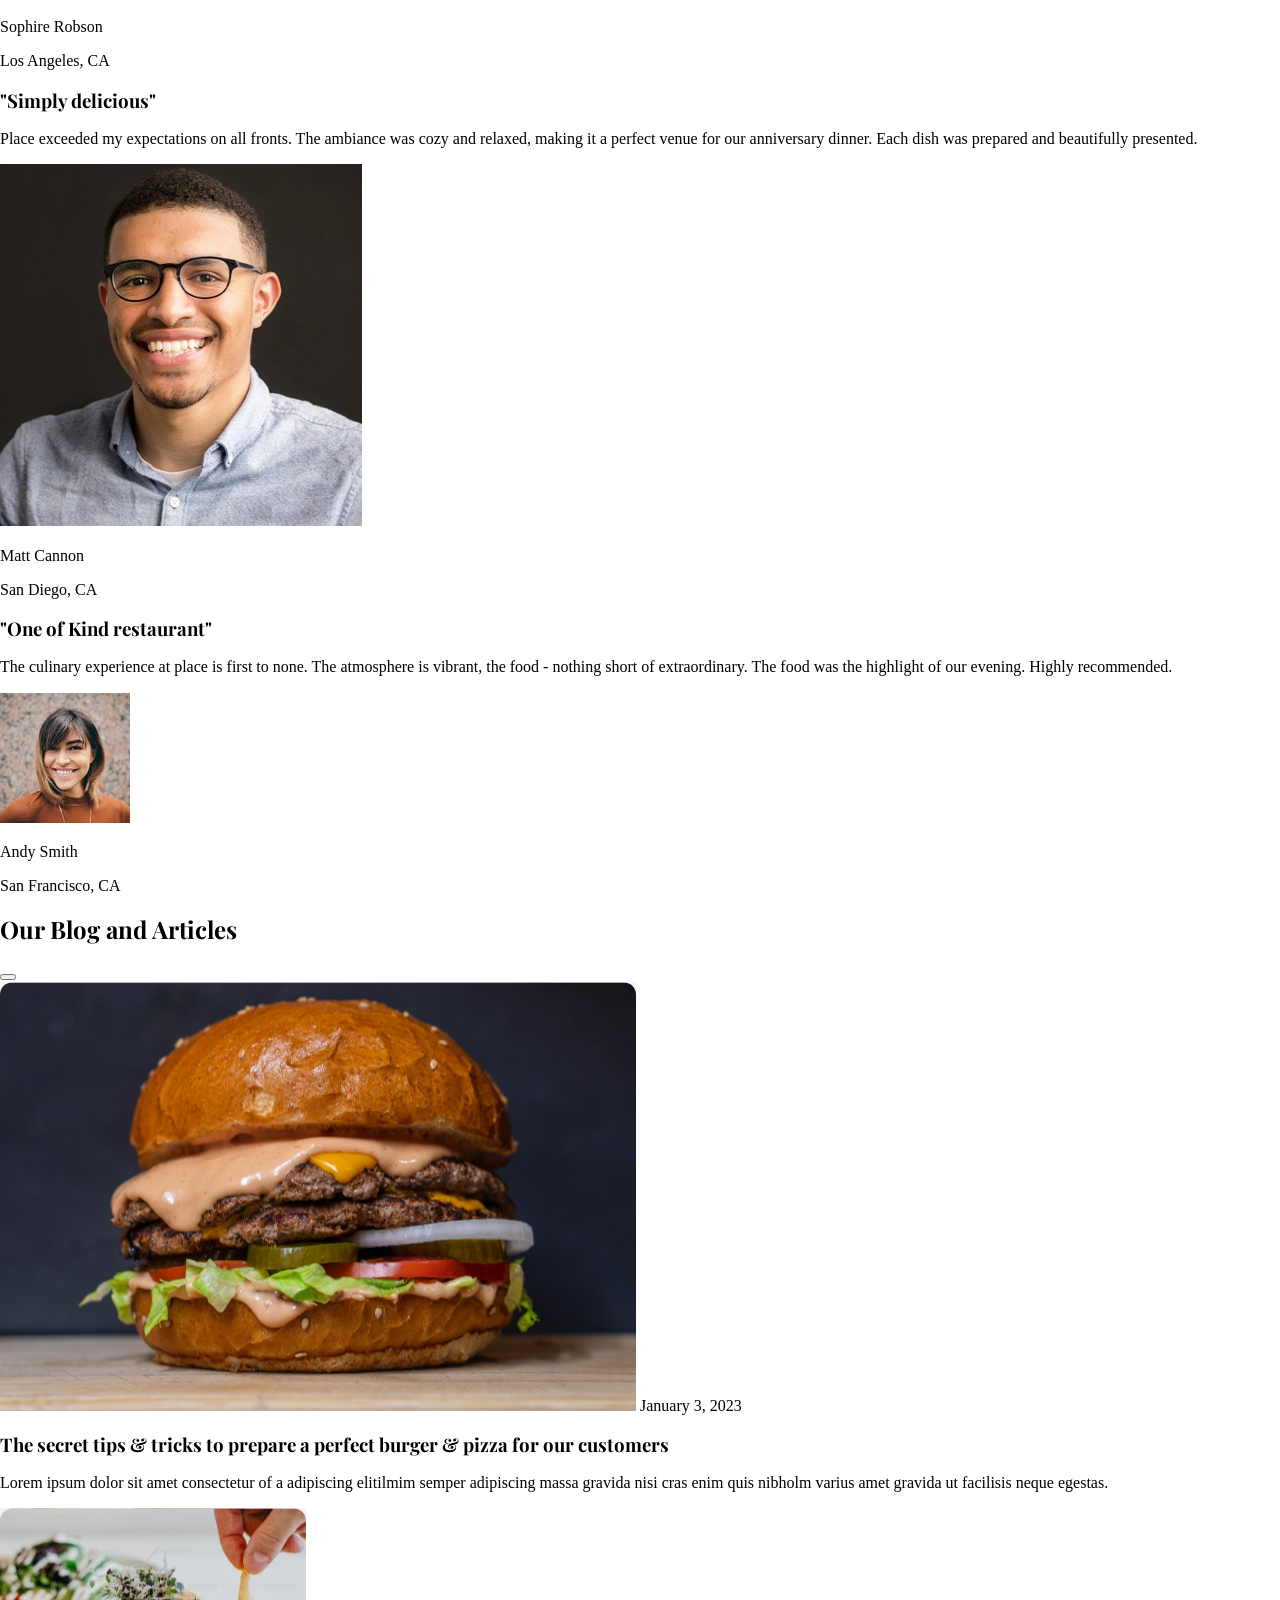
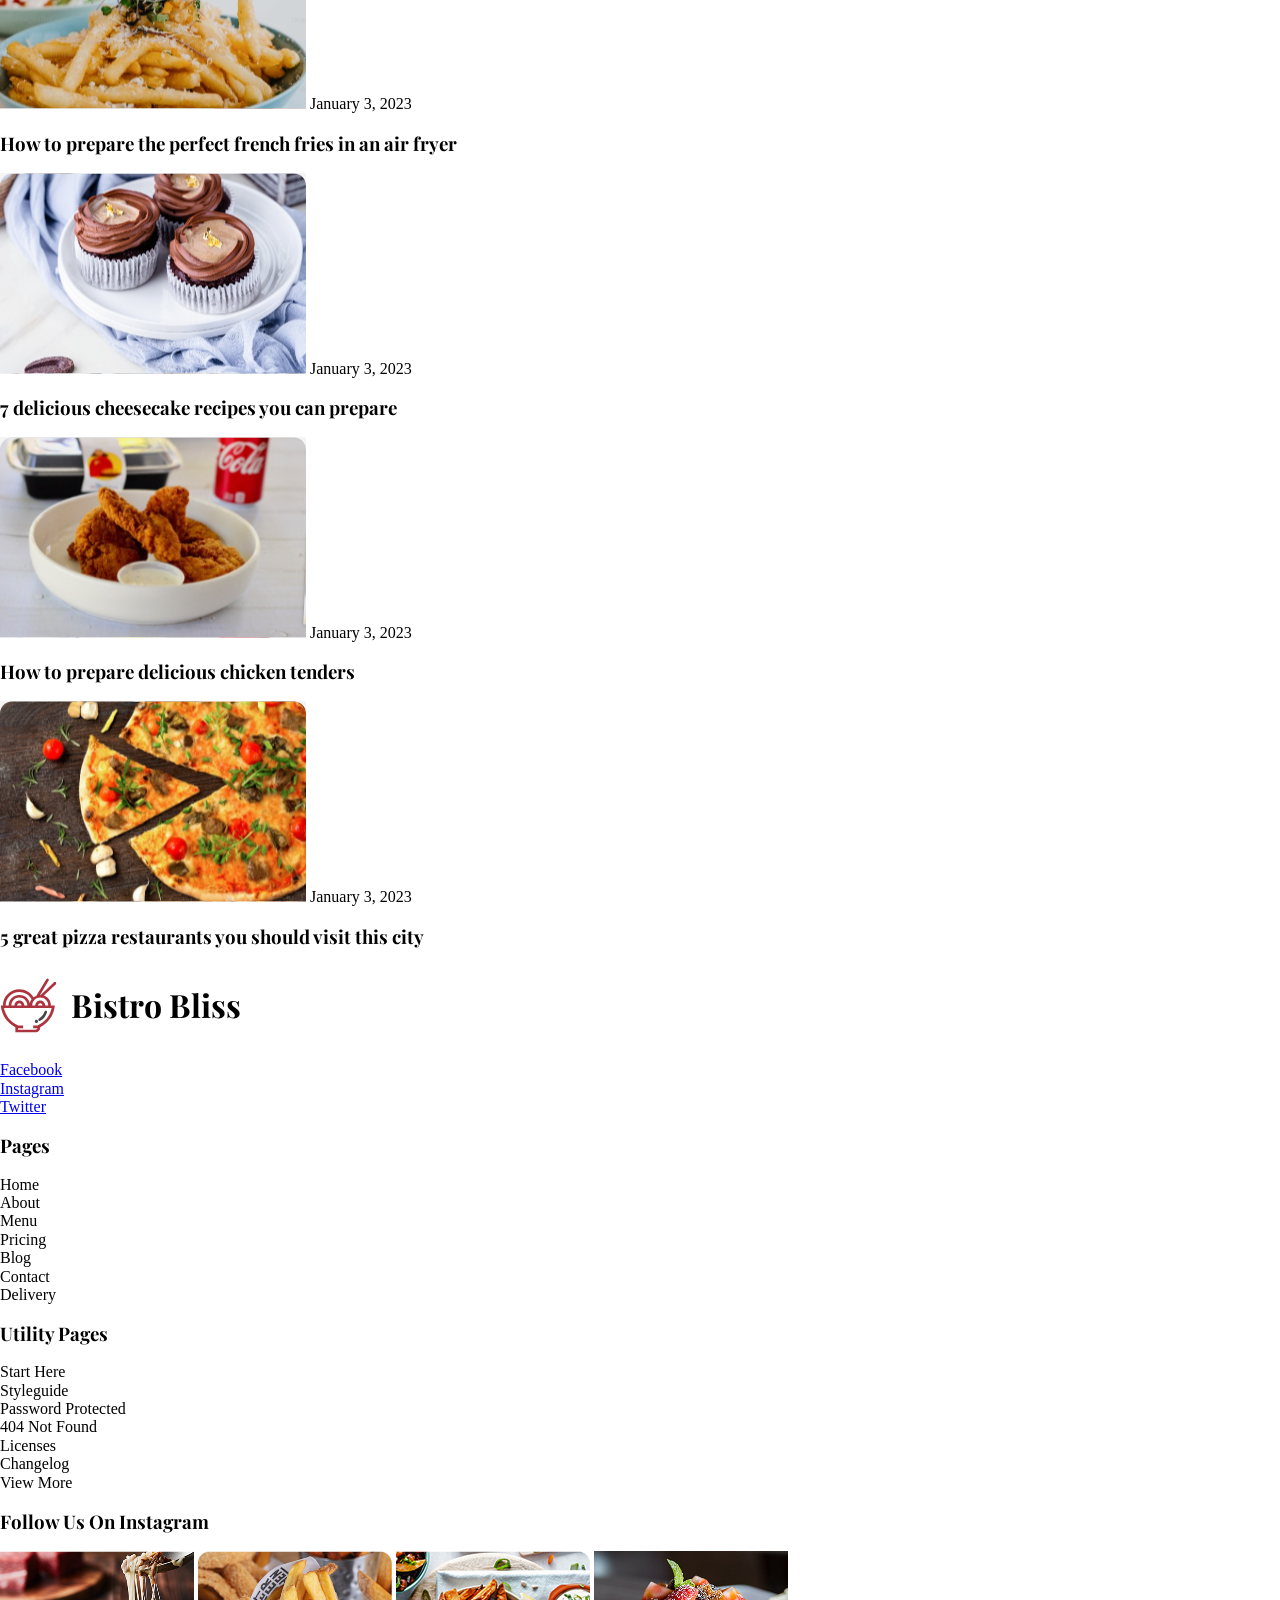
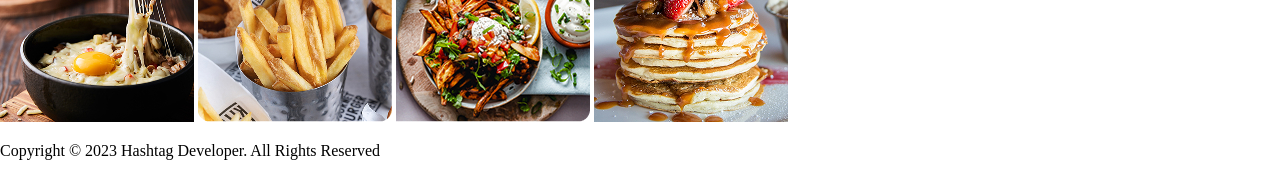
==== commit bb9ae000: "commit-x" ====
--- a/index.html
+++ b/index.html
@@ -4,13 +4,14 @@
     <meta charset="UTF-8">
     <meta name="viewport" content="width=device-width, initial-scale=1.0">
     <title>Document</title>
+    <link href="https://fonts.googleapis.com/css2?family=DM+Sans:ital,opsz,wght@0,9..40,100..1000;1,9..40,100..1000&family=Playfair+Display:ital,wght@0,400..900;1,400..900&display=swap" rel="stylesheet">
     <link rel="stylesheet" href="/CSS/style.css" ></link>
 </head>
 <body>
 
     <header class="header">
         <div class="bg-dark-grey">
-            <nav class="top-bar">
+            <nav class="top-bar container">
                 <div class="top-bar-contact">
                     <a href="tel:123-456-7890">
                         <img src="/Image/phone.svg" alt="Icon telephone">
@@ -35,7 +36,7 @@
             </nav>
         </div>
 
-        <div class="main-menu">
+        <div class="main-menu container">
             <div class="logo">
                 <img class="logo" src="Image/japanese-food.svg" alt="Logo restaurante Bistro Bliss" />
                 <h1> Bistro Bliss </h1>
@@ -73,7 +74,8 @@
             
 
         </section>
-        <section class="our-menu">
+        
+        <section class="our-menu container">
             <h2 class="our-menu-title">Browse Our Menu</h2>
             <div class="our-menu-cards">
                 <article class="our-menu-card" >
--- a/CSS/style.css
+++ b/CSS/style.css
@@ -1,8 +1,29 @@
-@import "reset.css";
-@import "layout.css";
-@import "button.css";
-@import "header.css";
-@import "hero-banner.css";
+
+/*setting*/
+@import "Settings/variables.css";
+
+
+/*Generic*/
+@import "Generic/reset.css";
+@import "Generic/layout.css";
+
+
+/*Elements*/
+@import "Element/header.css";
+@import "Element/hero-banner.css";
+@import "Element/our-menu.css";
+
+
+/*Components*/
+@import "Components/button.css";
 
 
 
+
+
+
+
+
+
+
+
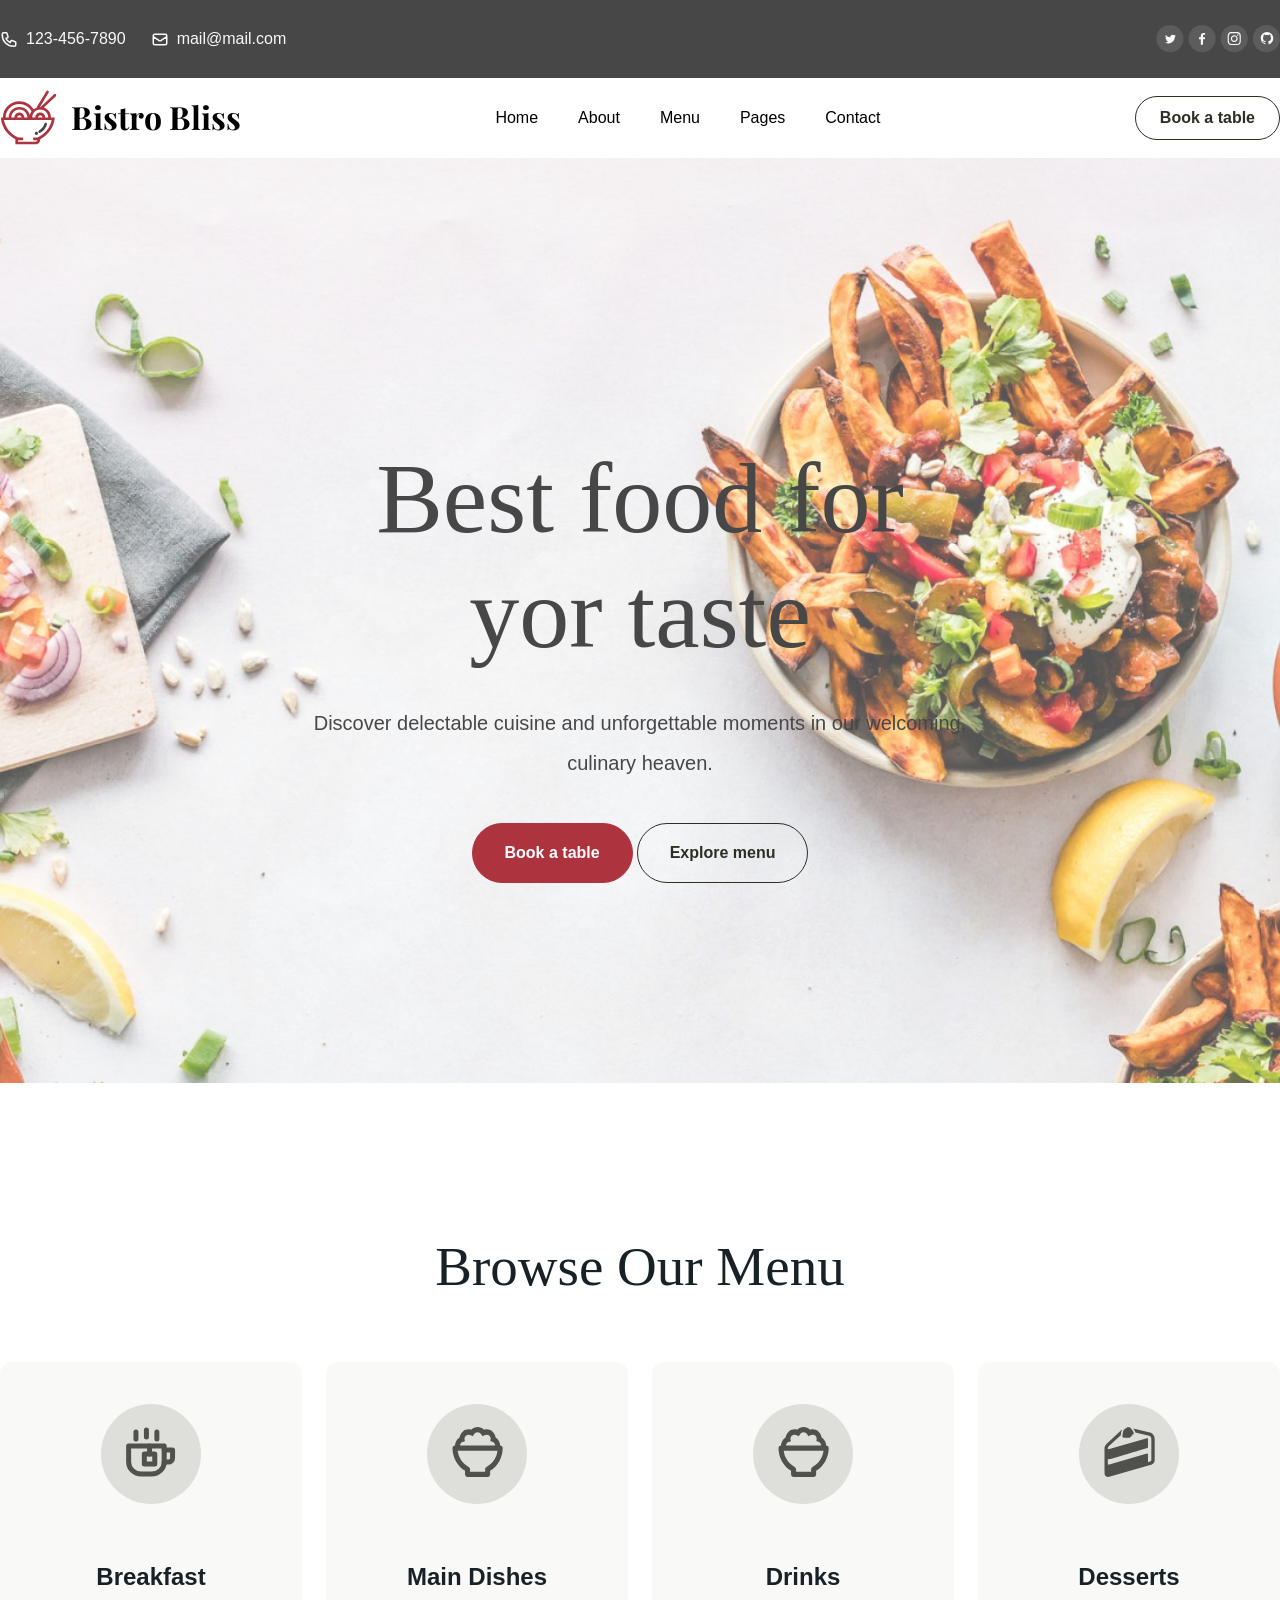
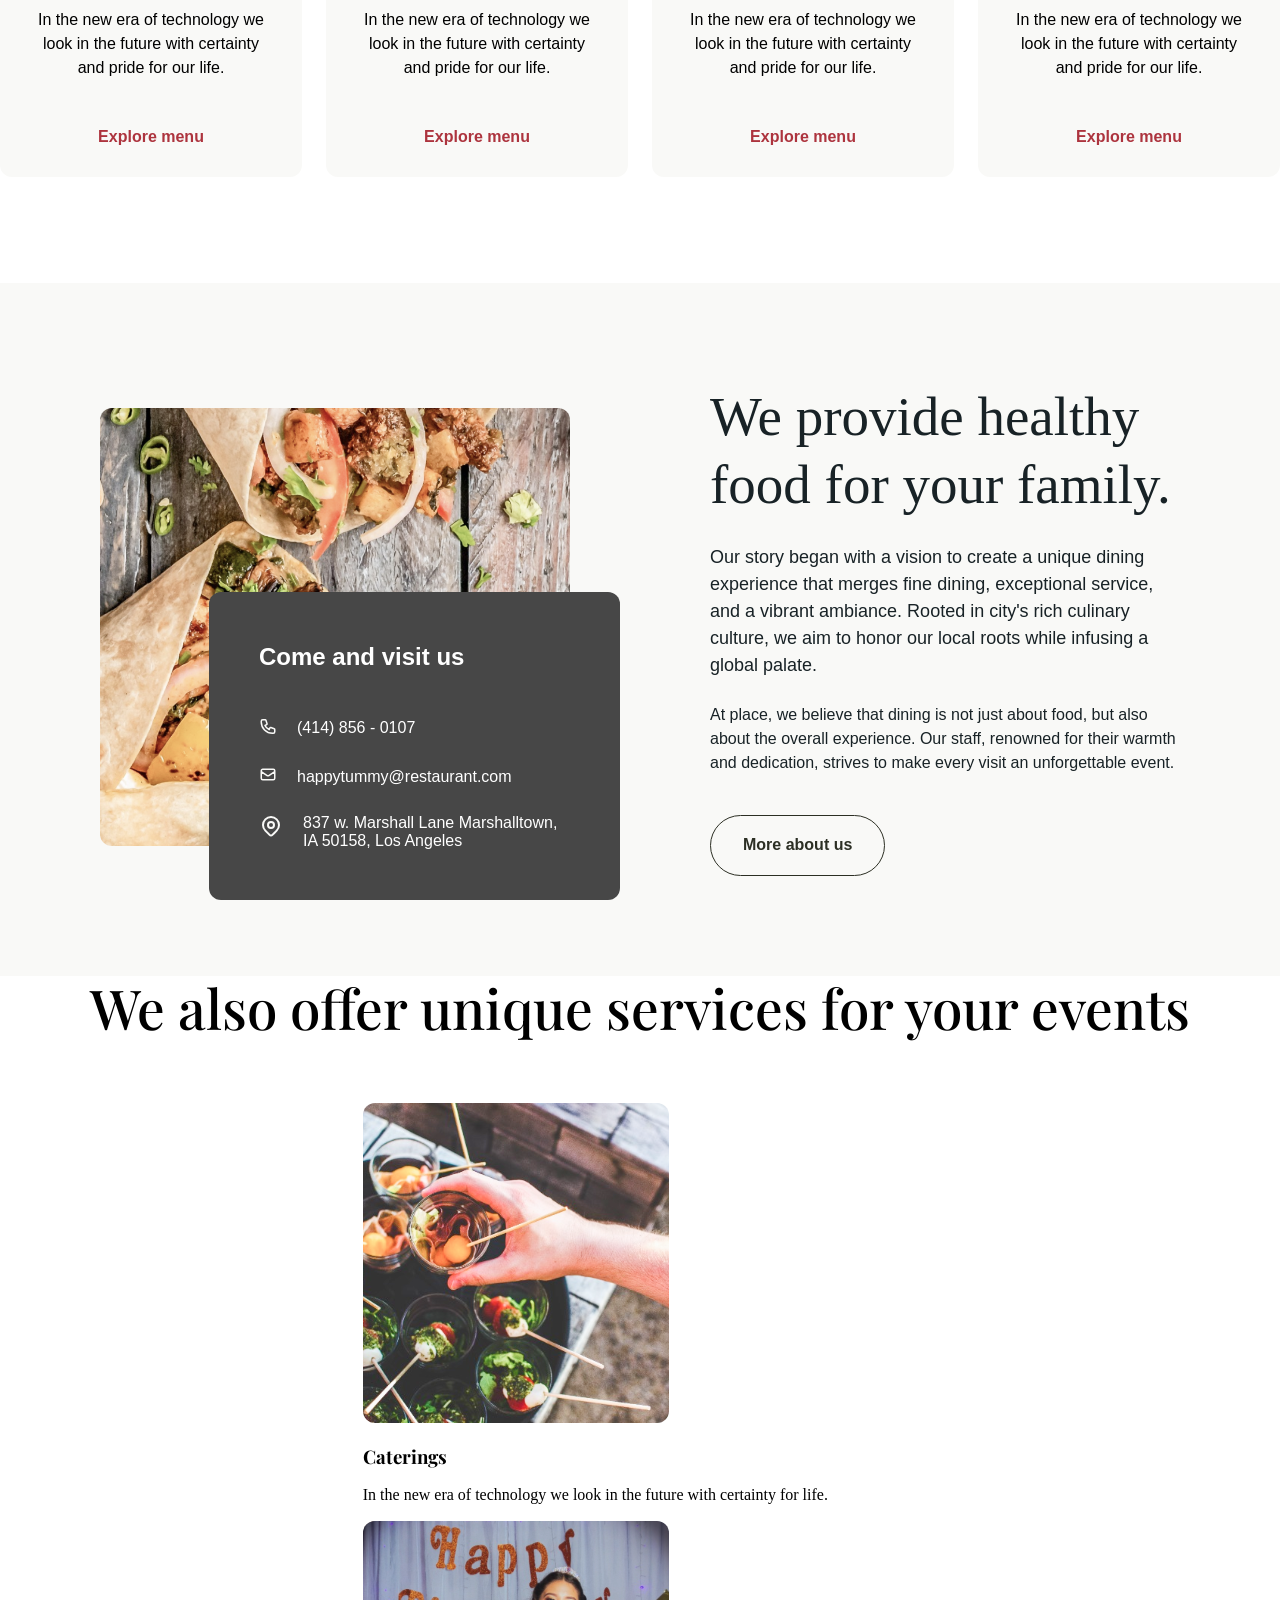
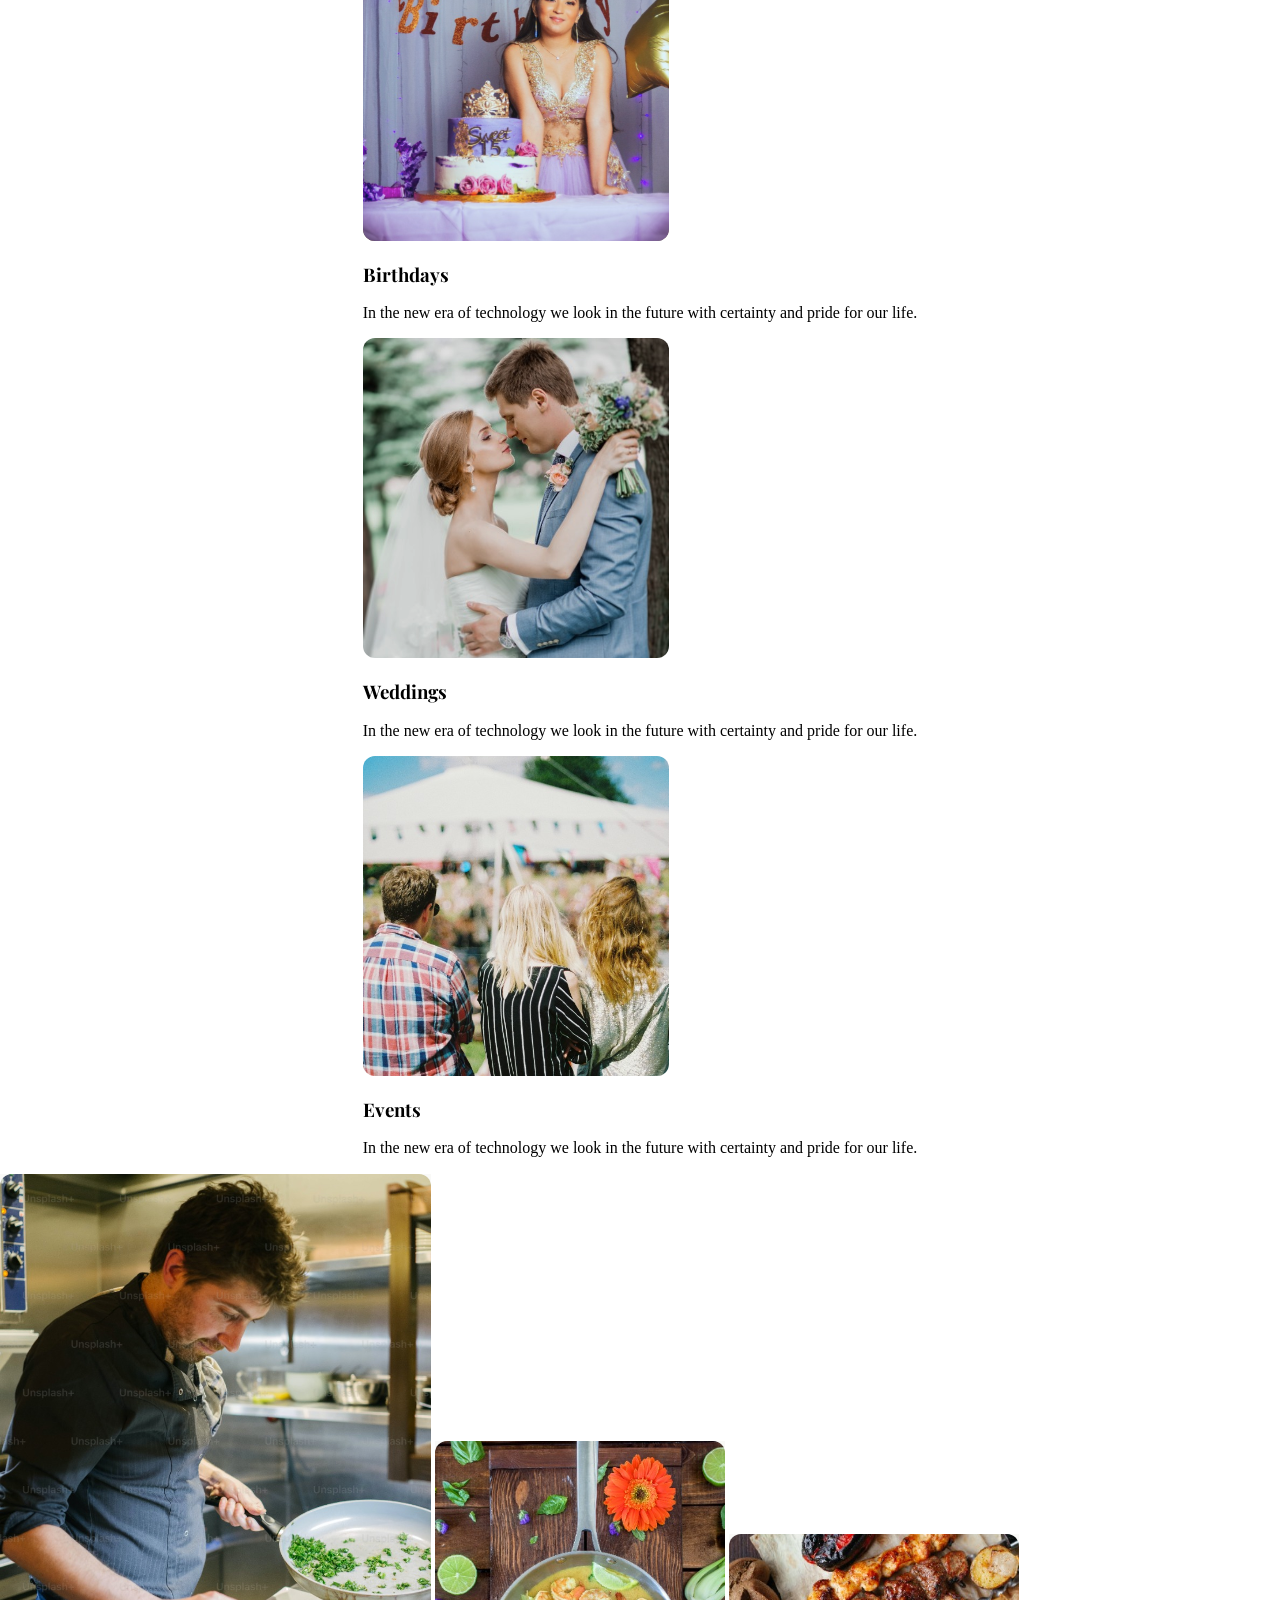
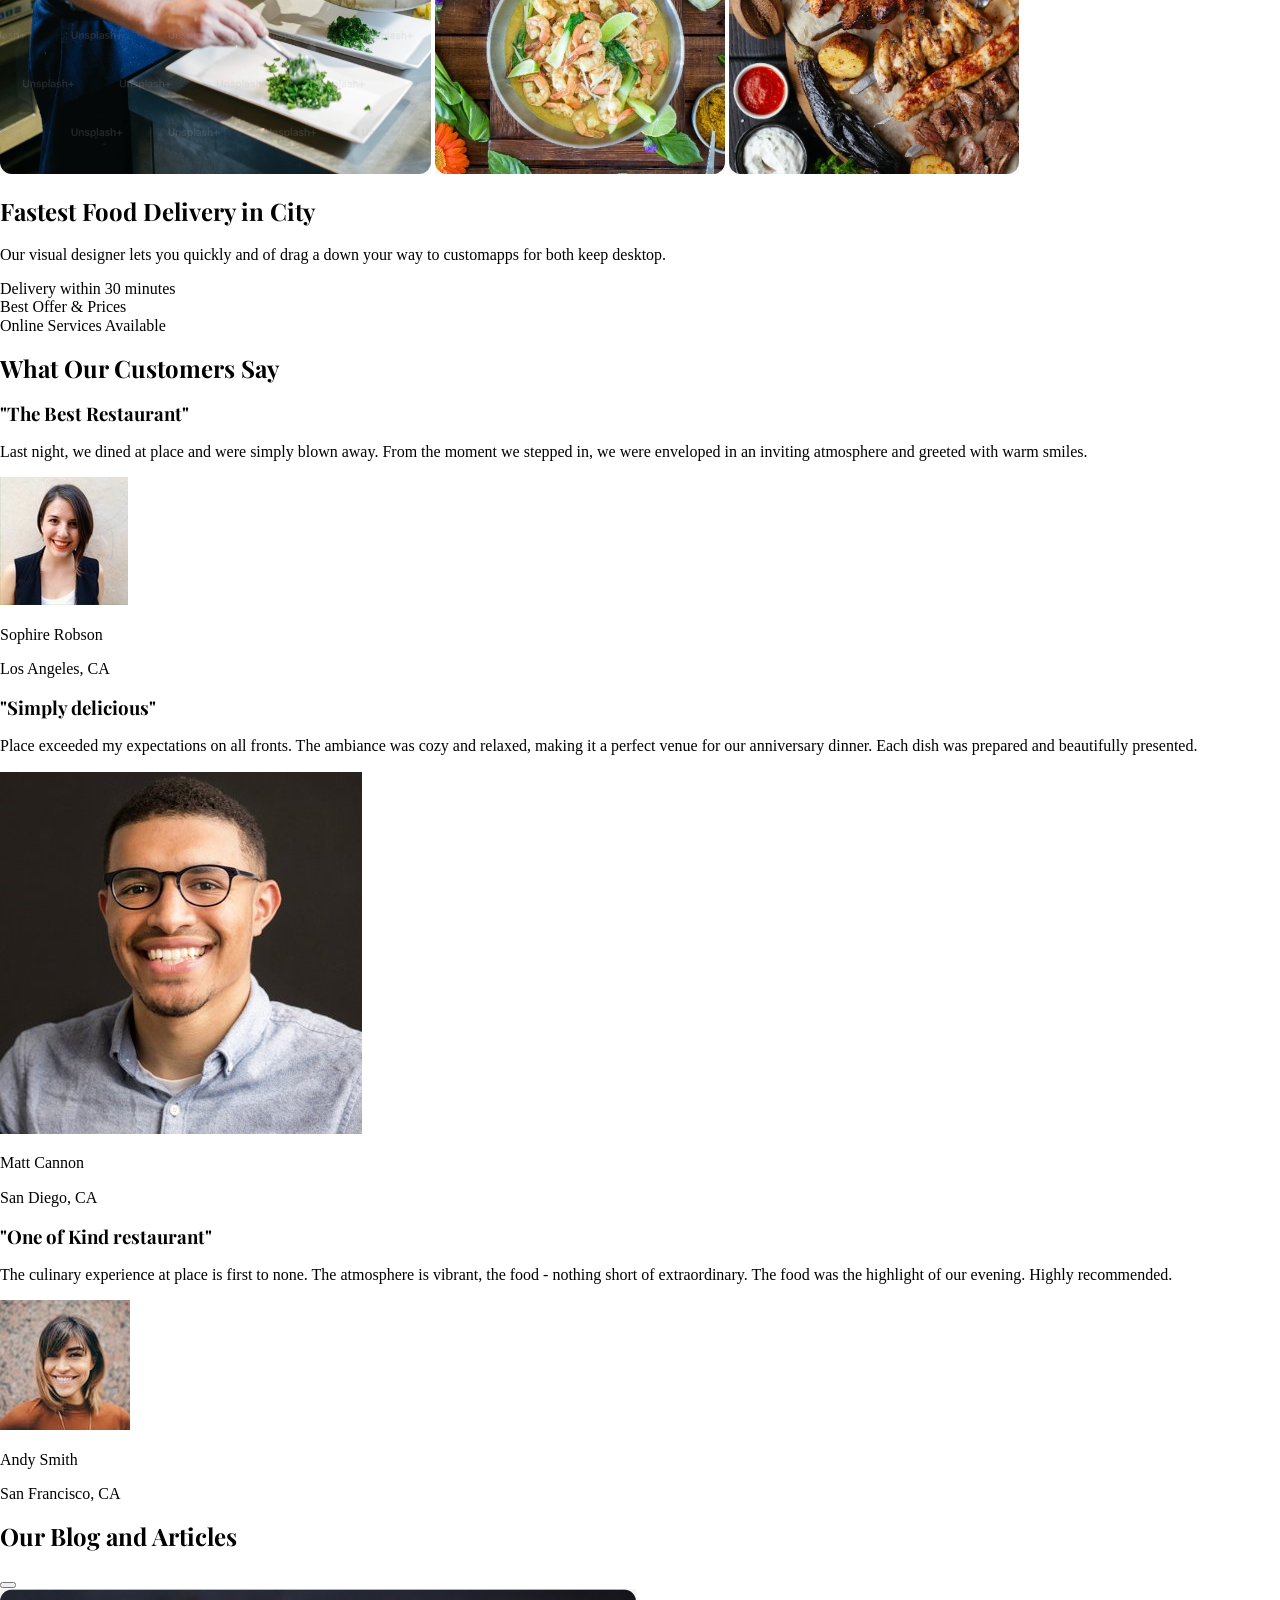
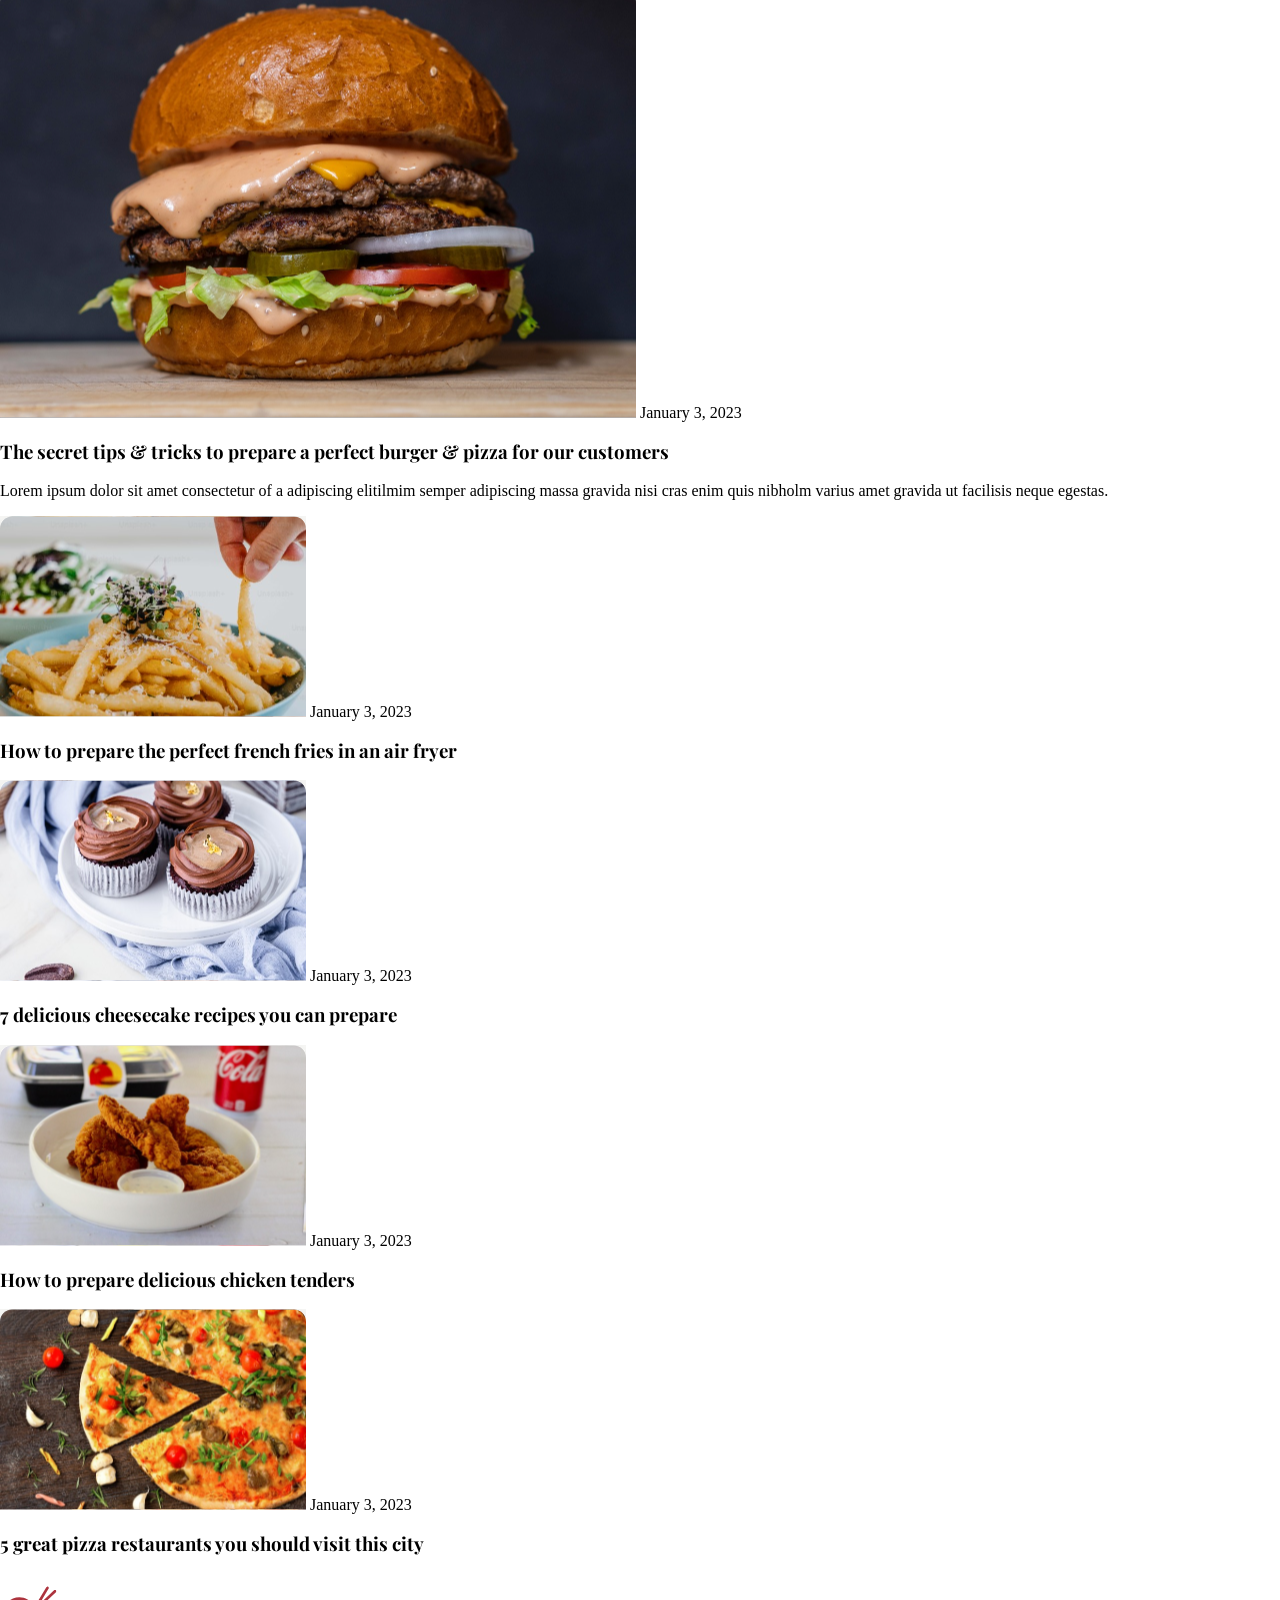
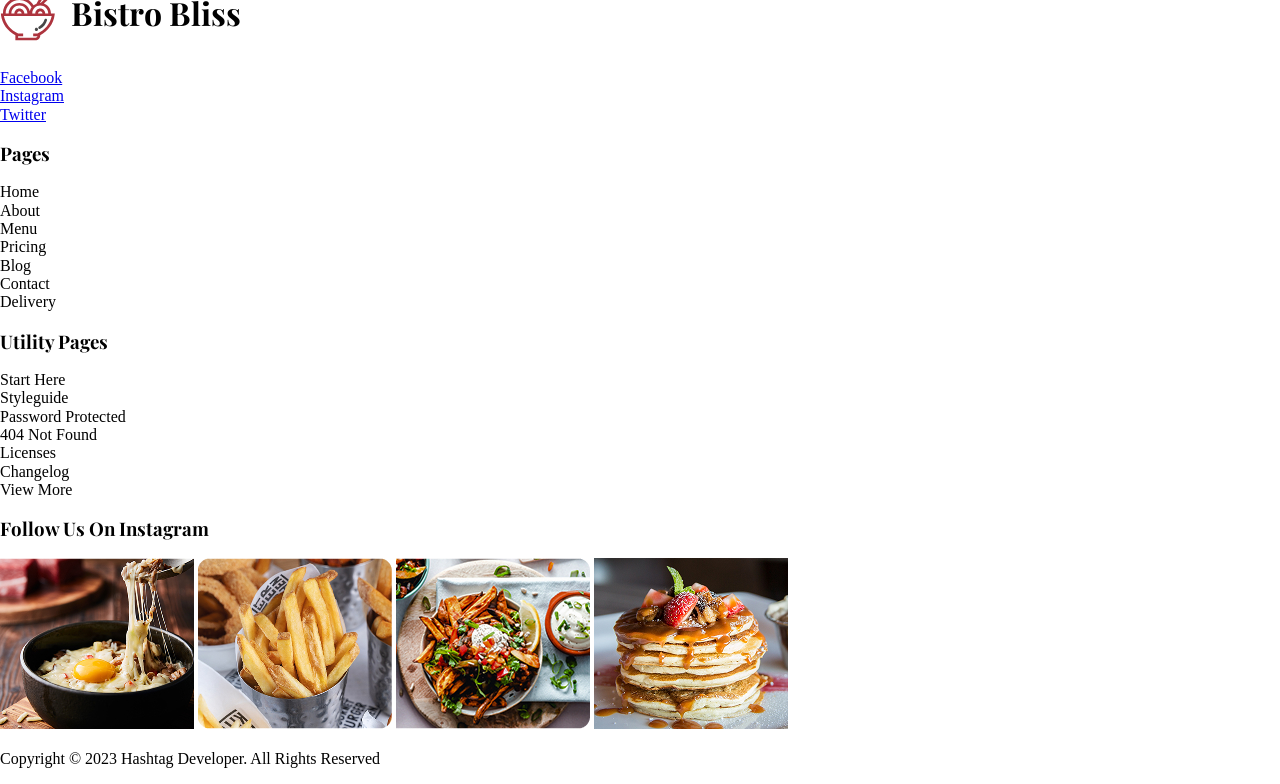
==== commit 20e43845: "commit-services" ====
--- a/index.html
+++ b/index.html
@@ -72,64 +72,93 @@
                  </div>
             </div>
             
-
-        </section>
-        
-        <section class="our-menu container">
-            <h2 class="our-menu-title">Browse Our Menu</h2>
-            <div class="our-menu-cards">
-                <article class="our-menu-card" >
-                    <img class="our-menu-card-image" src="Image/brakfast-icon.svg" alt="icono">
-                    <h3 class="our-menu-card-title">Breakfast</h3>
-                    <p class="our-menu-card-description">In the new era of technology we look in the future with certainty and pride for our life.</p>
-                    <a class="our-menu-card-link" href="">Explore menu</a>
-                </article>
-
-                <article class="our-menu-card">
-                    <img class="our-menu-card-image" src="Image/MainDishes-icon.svg" alt="icono">
-                    <h3 class="our-menu-card-title">Main Dishes</h3>
-                    <p class="our-menu-card-description">In the new era of technology we look in the future with certainty and pride for our life.</p>
-                    <a class="our-menu-card-link"  href="">Explore menu</a>
-                </article>
-
-                <article class="our-menu-card">
-                    <img class="our-menu-card-image" src="Image/Drinks-icon.svg" alt="icono">
-                    <h3 class="our-menu-card-title">Drinks</h3>
-                    <p class="our-menu-card-description">In the new era of technology we look in the future with certainty and pride for our life.</p>
-                    <a class="our-menu-card-link"  href="">Explore menu</a>
-                </article>
-
-                <article class="our-menu-card">
-                    <img class="our-menu-card-image" src="Image/Dessert-icon.svg" alt="icono">
-                    <h3 class="our-menu-card-title">Desserts</h3>
-                    <p class="our-menu-card-description">In the new era of technology we look in the future with certainty and pride for our life.</p>
-                    <a class="our-menu-card-link" href="">Explore menu</a>
-                </article>
-
-            </div>
-
-        </section>
+        </section>
+
+        <div class="bg-white"> 
+            <section class="our-menu container">
+                <h2 class="our-menu-title">Browse Our Menu</h2>
+                <div class="our-menu-cards">
+                    <article class="our-menu-card">
+                        <div class="our-menu-card-img-content">
+                            <img class="our-menu-card-image" src="Image/brakfast-icon.svg" alt="icono">
+
+                        </div>
+                        
+                        <div class="our-menu-card-content">
+                            <h3 class="our-menu-card-title">Breakfast</h3>
+                            <p class="our-menu-card-description">In the new era of technology we look in the future with certainty and pride for our life.</p>
+                        </div>
+                        <a class="our-menu-card-link" href="">Explore menu</a>
+                    </article>
+
+                    <article class="our-menu-card">
+                        <div class="our-menu-card-img-content">
+                            <img class="our-menu-card-image" src="Image/MainDishes-icon.svg" alt="icono">
+                            
+                        </div>
+                        <div class="our-menu-card-content"> 
+                            <h3 class="our-menu-card-title">Main Dishes</h3>
+                            <p class="our-menu-card-description">In the new era of technology we look in the future with certainty and pride for our life.</p>
+                        </div>
+                        <a class="our-menu-card-link"  href="">Explore menu</a>
+                    </article>
+
+                    <article class="our-menu-card">
+                        <div class="our-menu-card-img-content"> 
+                            <img class="our-menu-card-image" src="Image/Drinks-icon.svg" alt="icono">
+                            
+                        </div>
+                        <div class="our-menu-card-content">
+                            <h3 class="our-menu-card-title">Drinks</h3>
+                            <p class="our-menu-card-description">In the new era of technology we look in the future with certainty and pride for our life.</p>
+                        </div>
+                        <a class="our-menu-card-link"  href="">Explore menu</a>
+                    </article>
+
+                    <article class="our-menu-card">
+                        <div class="our-menu-card-img-content"> 
+                            <img class="our-menu-card-image" src="Image/Dessert-icon.svg" alt="icono">
+                            
+                        </div>
+                        <div class="our-menu-card-content">
+                            <h3 class="our-menu-card-title">Desserts</h3>
+                            <p class="our-menu-card-description">In the new era of technology we look in the future with certainty and pride for our life.</p>
+                        </div>
+                        <a class="our-menu-card-link" href="">Explore menu</a>
+                    </article>
+
+                </div>
+
+            </section>
+
+        </div>
+       
+    
 
         <section class="about-us">
-           <div class="about-us-info">
-            <img class="about-us-img" src=Image/about-us.jpg alt="icono">
-            <article class="about-us-info-box">
-                <p class="about-us-info-box-title">Come and visit us</p>
-                <p class="about-us-info-box-phone">(414) 856 - 0107</p>
-                <p class="about-us-info-box-mail">happytummy@restaurant.com</p>
-                <p class="about-us-info-box-address">837 w. Marshall Lane Marshalltown, IA 50158, Los Angeles</p>
-            </article>
-           </div>
-
-           <div class="about-us-text">
+            <div class="about-us-info">
+                <img class="about-us-img" src="Image/about-us-3.png" alt="icono">
+                <article class="about-us-info-box">
+                    <div class="about-us-info-box-content">
+                        <p class="about-us-info-box-title">Come and visit us</p>
+                        <p class="about-us-info-box-phone">(414) 856 - 0107</p>
+                        <p class="about-us-info-box-mail">happytummy@restaurant.com</p>
+                        <p class="about-us-info-box-address">837 w. Marshall Lane Marshalltown, IA 50158, Los Angeles</p>
+                     </div>
+                       
+                    
+                </article>
+            </div>
+
+            <div class="about-us-text">
                 <h2 class="about-us-title">We provide healthy food for your family.</h2>
-                <p class="about-us-desc">Our story began with a vision to create a unique dining experience that merges fine dining, exceptional service, and a vibrant ambiance. Rooted in city's rich culinary culture, we aim to honor our local roots while infusing a global palate. </p>
+                <p class="about-us-desc-main">Our story began with a vision to create a unique dining experience that merges fine dining, exceptional service, and a vibrant ambiance. Rooted in city's rich culinary culture, we aim to honor our local roots while infusing a global palate. </p>
                 <p class="about-us-desc">At place, we believe that dining is not just about food, but also about the overall experience. Our staff, renowned for their warmth and dedication, strives to make every visit an unforgettable event. </p>
-                <a class="about-us-link" href="">More about us</a>
-
-            </div>
-            
-        </section>
+                <a class="button button-xl about-us-link" href="">More about us</a>
+            </div>
+        </section>
+
+
 
         <section class="services">
             <h3 class="service-title">We also offer unique services for your events</h3>
@@ -281,7 +310,7 @@
                 </article>
             </div>
         </section>
-    </main>
+        </main>
 
     <!-- Comentario -->
 
--- a/CSS/style.css
+++ b/CSS/style.css
@@ -12,7 +12,8 @@
 @import "Element/header.css";
 @import "Element/hero-banner.css";
 @import "Element/our-menu.css";
-
+@import "Element/about-us.css";
+@import "Element/services.css";
 
 /*Components*/
 @import "Components/button.css";
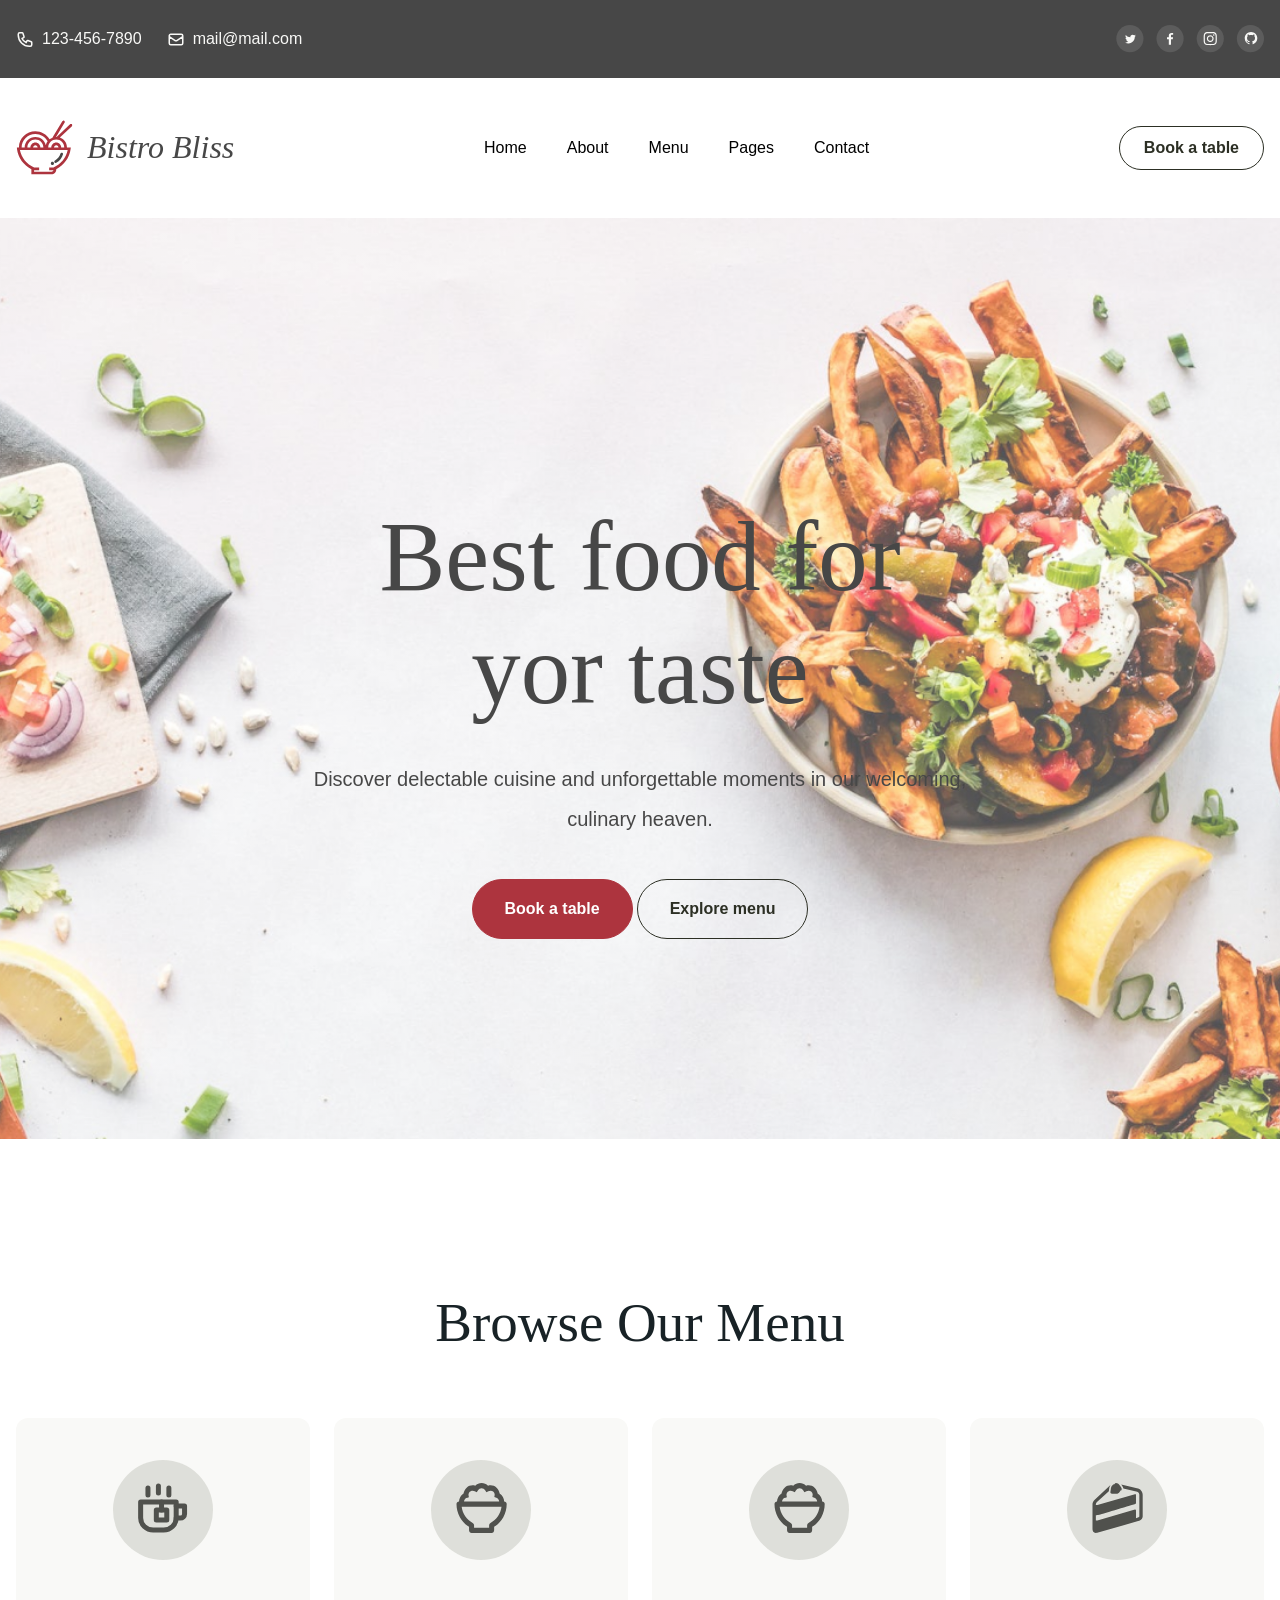
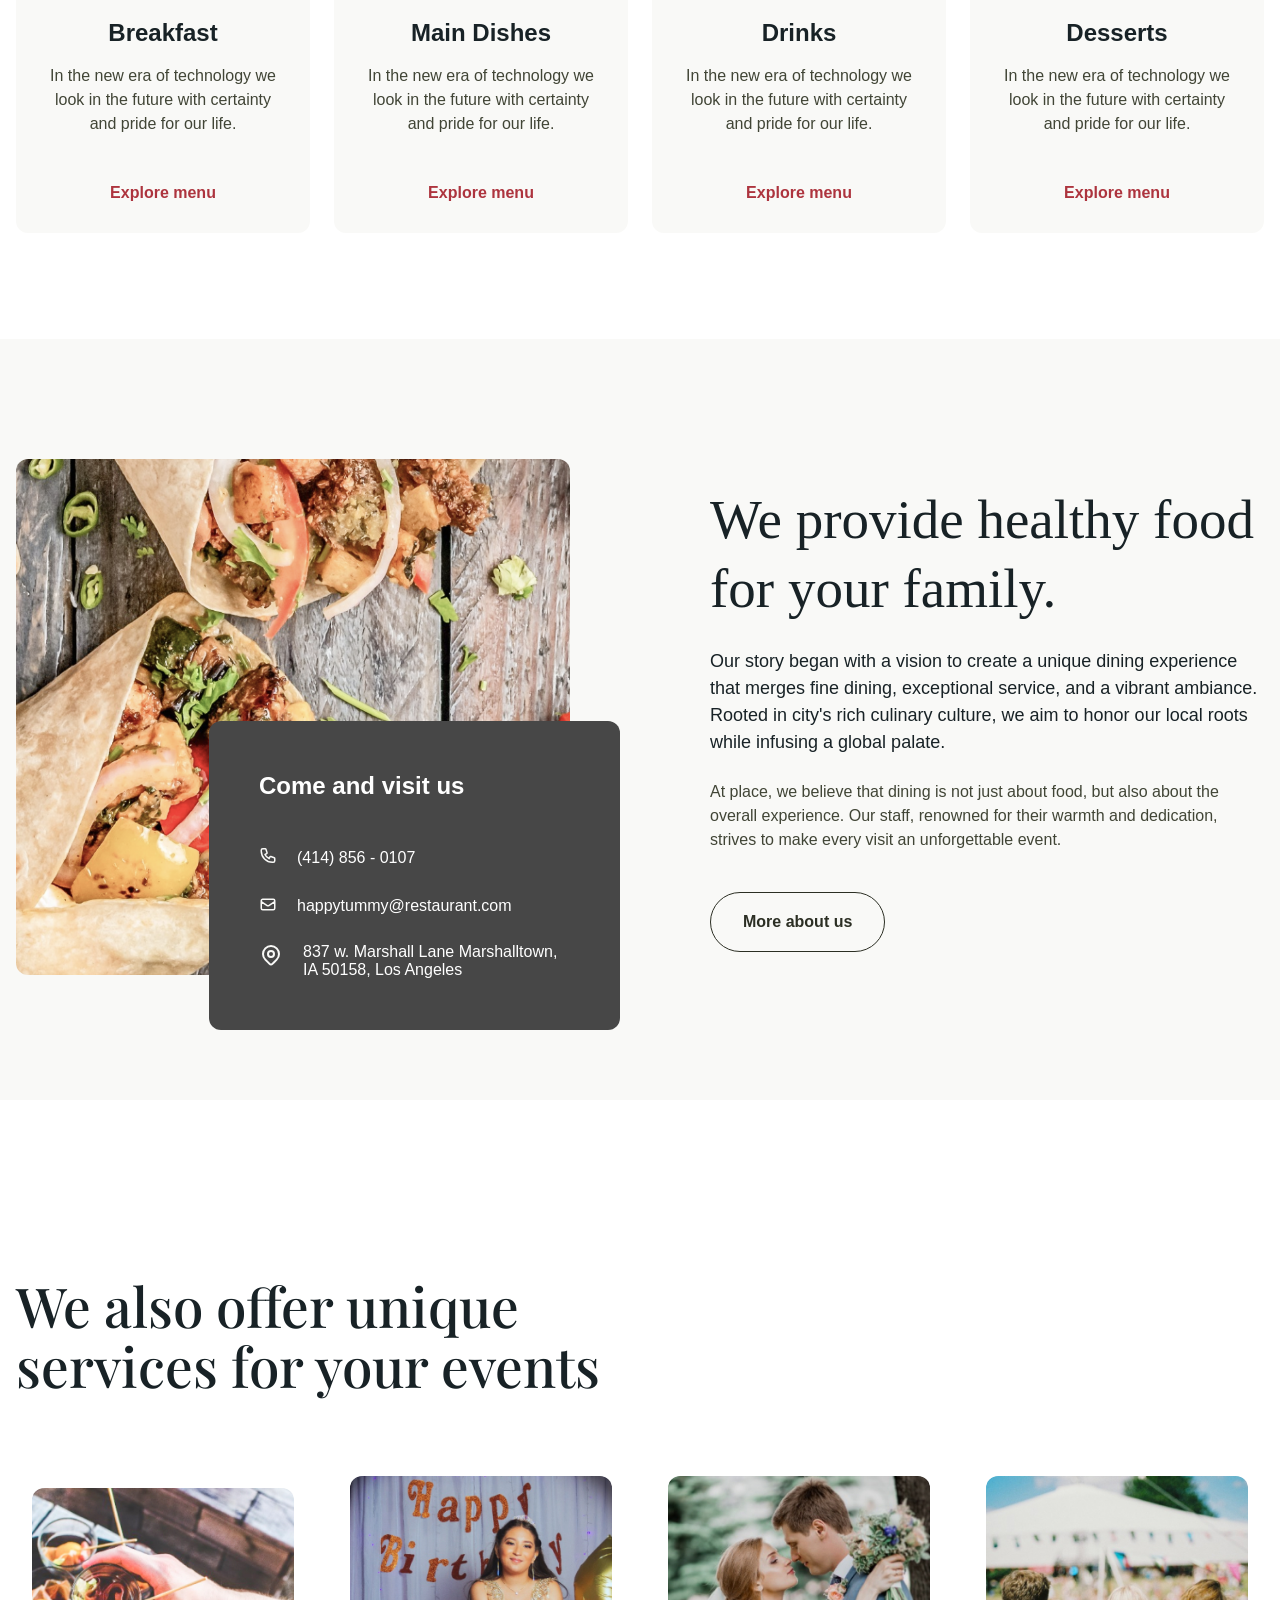
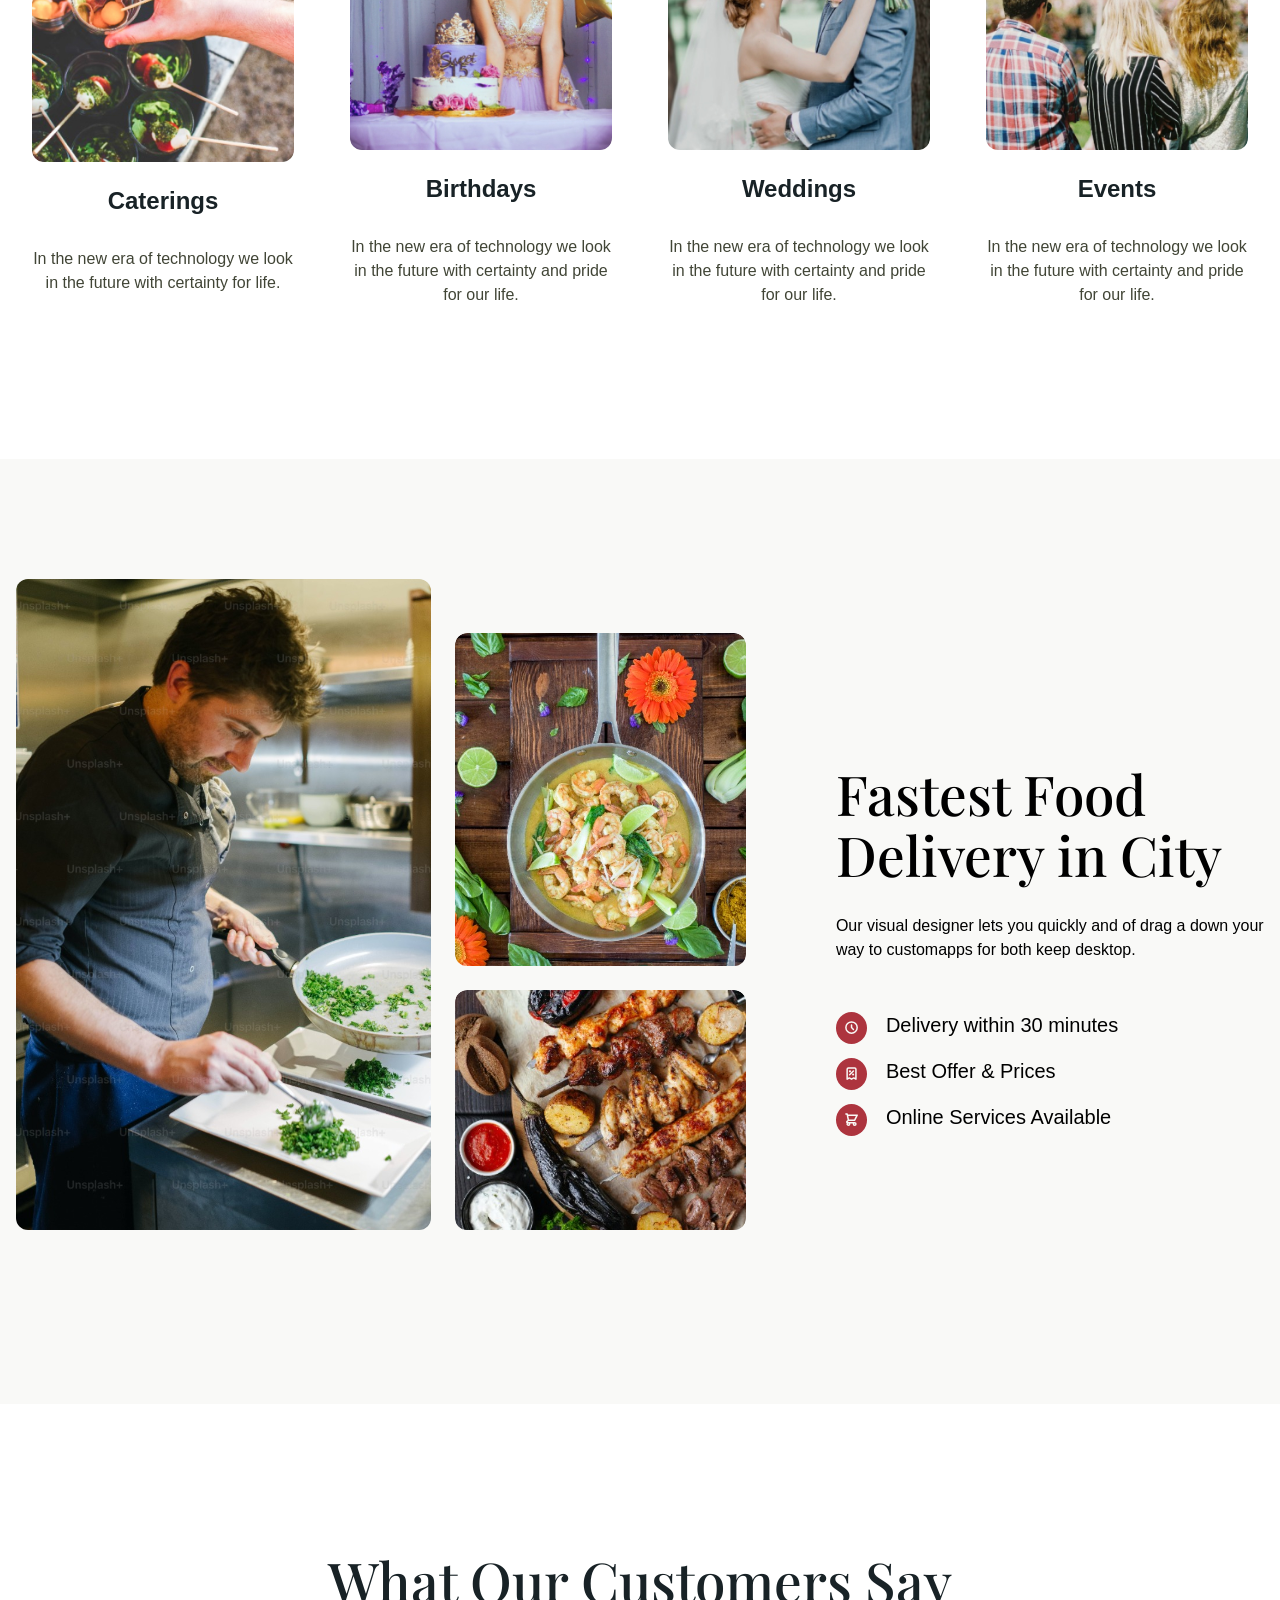
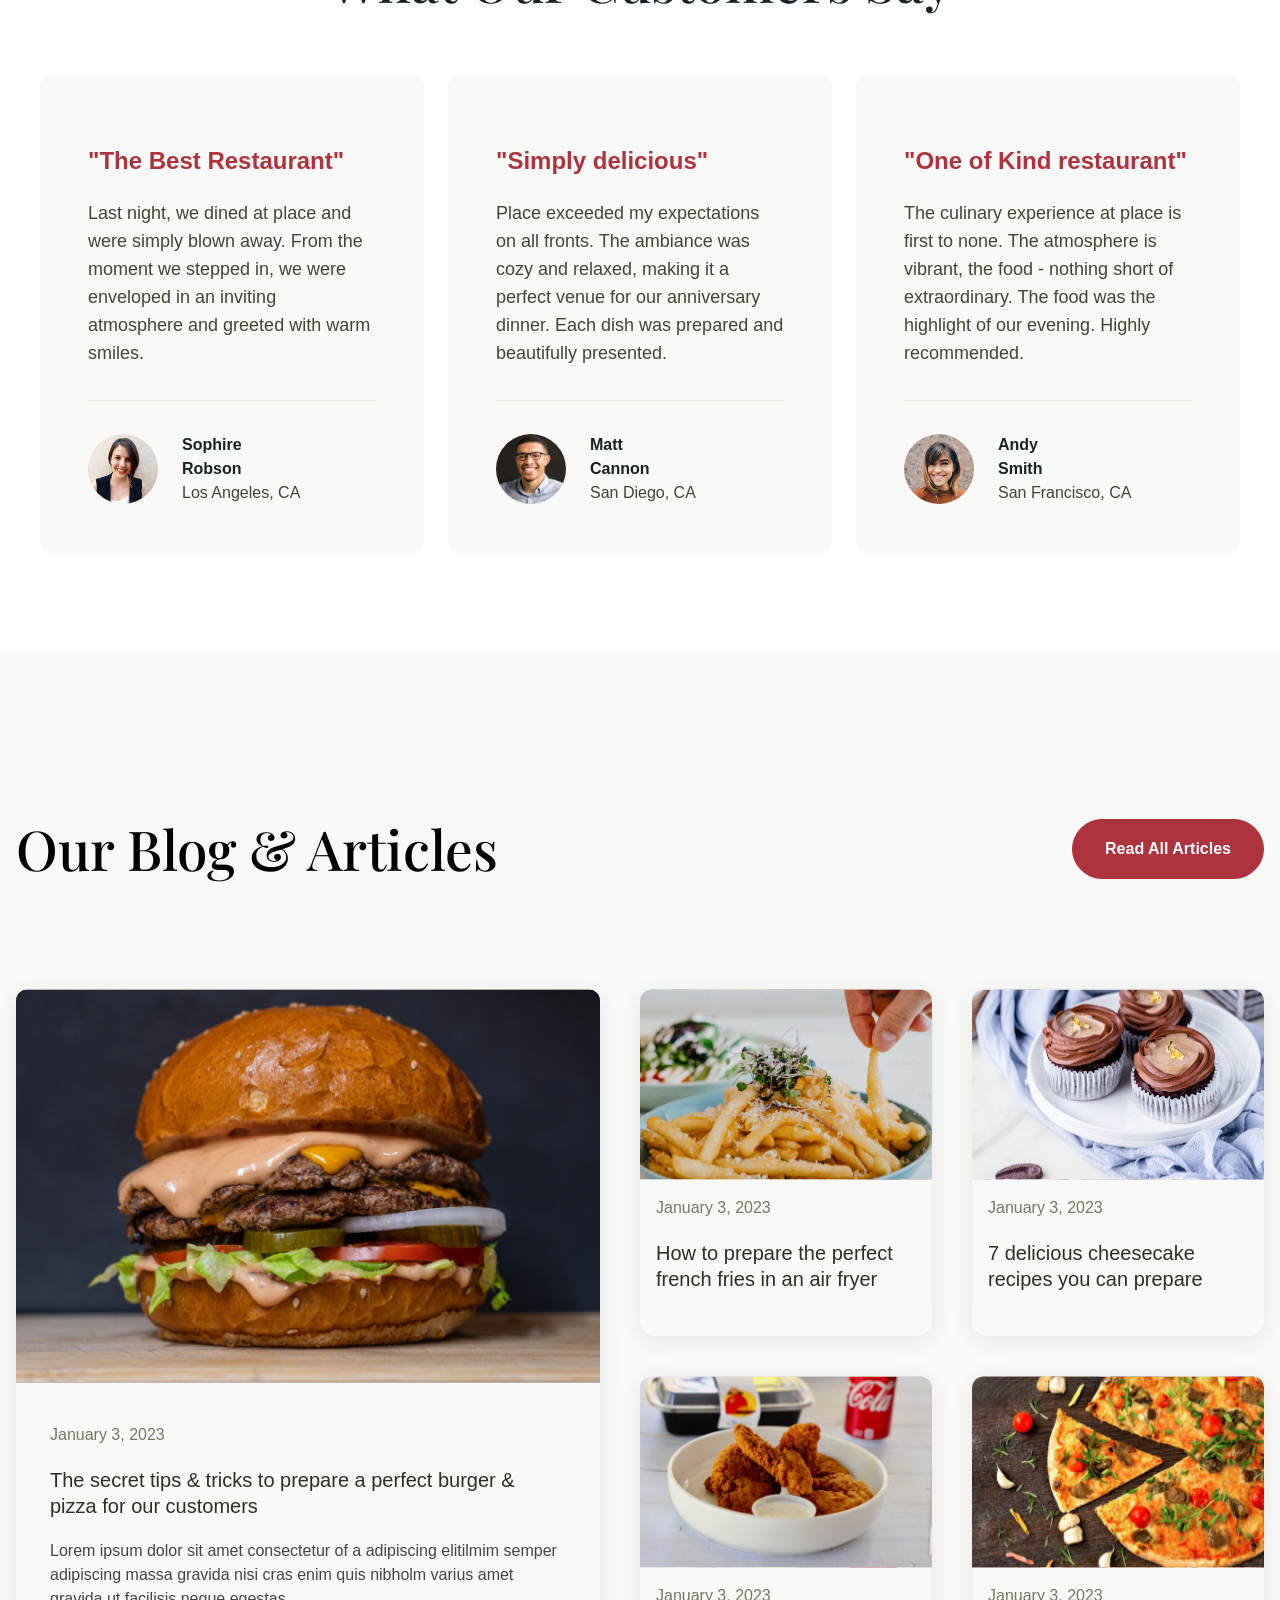
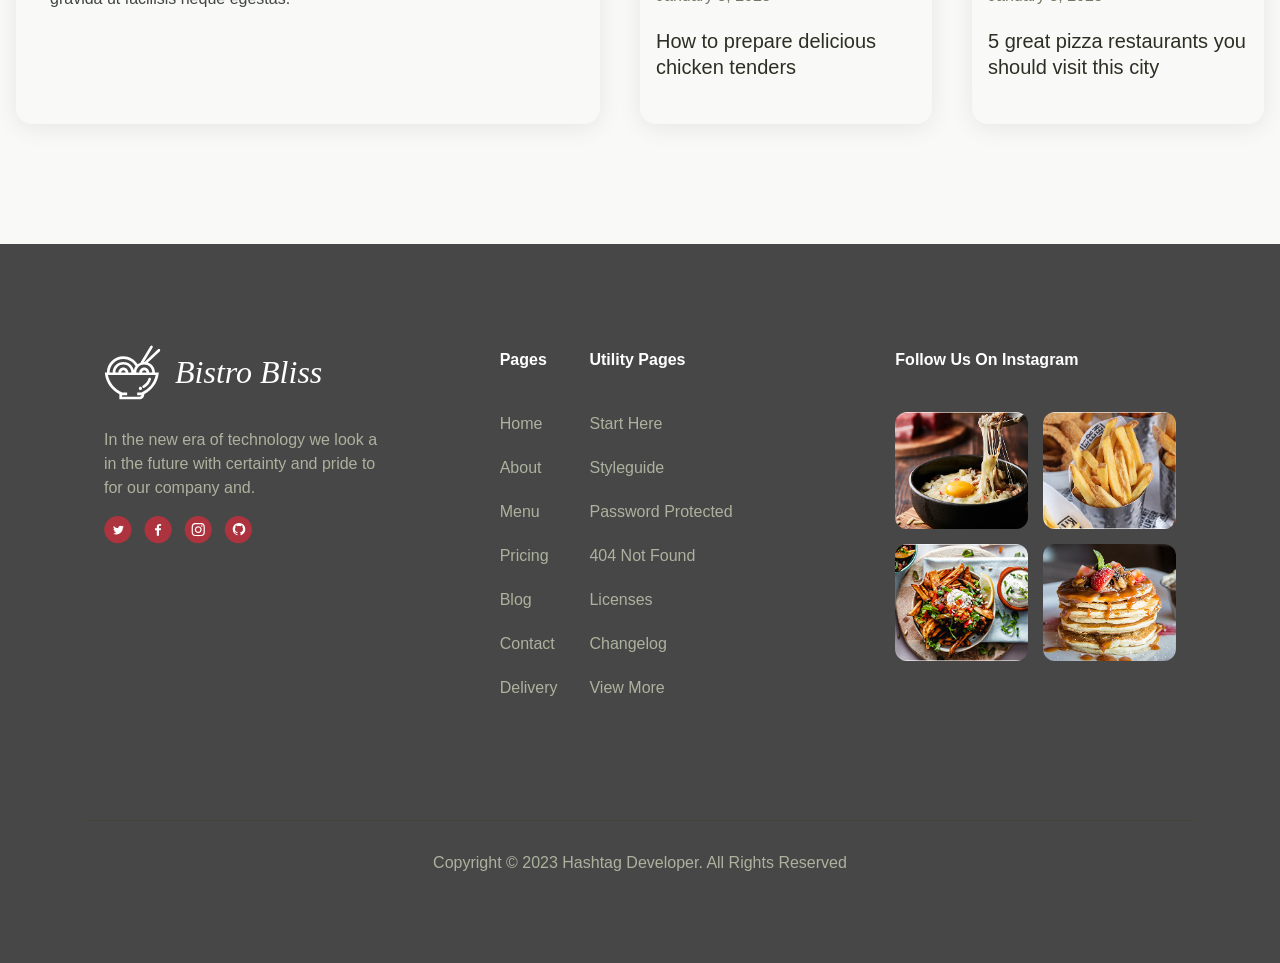
==== commit 948ae31f: "commit-final" ====
--- a/index.html
+++ b/index.html
@@ -15,12 +15,12 @@
                 <div class="top-bar-contact">
                     <a href="tel:123-456-7890">
                         <img src="/Image/phone.svg" alt="Icon telephone">
-                     123-456-7890
+                        <span class= "contact-text"> 123-456-7890 </span>
                     </a>
 
                     <a href="mailto: mail@mail.com"> 
                         <img src="/Image/mail.svg" alt="">
-                     mail@mail.com 
+                        <span class="contact-text"> mail@mail.com</span> 
                     </a>
 
                 </div>
@@ -39,7 +39,7 @@
         <div class="main-menu container">
             <div class="logo">
                 <img class="logo" src="Image/japanese-food.svg" alt="Logo restaurante Bistro Bliss" />
-                <h1> Bistro Bliss </h1>
+                <h1 class="logo-title"> Bistro Bliss </h1>
             </div>
             
 
@@ -134,8 +134,8 @@
         </div>
        
     
-
-        <section class="about-us">
+    <div class="bg-grey">
+         <section class="about-us container">
             <div class="about-us-info">
                 <img class="about-us-img" src="Image/about-us-3.png" alt="icono">
                 <article class="about-us-info-box">
@@ -157,64 +157,69 @@
                 <a class="button button-xl about-us-link" href="">More about us</a>
             </div>
         </section>
-
-
-
-        <section class="services">
-            <h3 class="service-title">We also offer unique services for your events</h3>
-            <div class="services-cards">
-                <article class="services-cards">
-                    <img class="services-card-img" src="Image/Catering.svg" alt="Foto de un catering">
-                    <h3 class="services-card-title">Caterings</h3>
-                    <p class="services-card-desc">In the new era of technology we look in the future with certainty for life.</p>
-                    
-                </article>
-
-                <article class="services-cards">
-                    <img class="services-card-img"  src="Image/Birthdays.svg" alt="Foto de una cumpleañera">
-                    <h3 class="services-card-title">Birthdays</h3>
-                    <p class="services-card-desc">In the new era of technology we look in the future with certainty and pride for our life.</p>
-                    
-                </article>
-
-                <article class="services-cards">
-                    <img class="services-card-img" src="Image/Wedding.svg" alt="Foto pareja de boda">
-                    <h3 class="services-card-title">Weddings</h3>
-                    <p class="services-card-desc">In the new era of technology we look in the future with certainty and pride for our life.</p>
-                    
-                </article>
-
-                <article class="services-cards">
-                    <img class="services-card-img" src="Image/Events.svg" alt="Foto personas en un evento">
-                    <h3 class="services-card-title">Events</h3>
-                    <p class="services-card-desc">In the new era of technology we look in the future with certainty and pride for our life.</p>
-                    
-                </article>
-
-        </section>
-        <section class="delivery">
-            <div class="delivery-imgs">
-                <img class="delivery-img" src="Image/Delivery-picture1.svg" alt="Foto de un chef">
-                <img class="delivery-img" src="Image/Delivery-picture2.svg" alt="Foto de plato de gambas">
-                <img class="delivery-img" src="Image/Delivery-picture3.svg" alt="Foto plato de carne">   
-            </div>
-            <div class="delivery-info">
-                <h2 class="delivery-title">Fastest Food Delivery in City</h2>
-                <p class="delivery-desc">Our visual designer lets you quickly and of drag a down your way to customapps for both keep desktop. </p>
-                <ul class="delivery-points">
-                    <li class="delivery-point-item">Delivery within 30 minutes
-
-                    </li> 
-
-                    <li class="delivery-point-item">Best Offer & Prices
-                        
-                    </li> 
-
-                    <li class="delivery-point-item">Online Services Available
-                        
-                    </li> 
-
-                </ul>
+    </div>
+       
+
+
+        <div class="bg-white">  
+           <section class="services container">
+                <h3 class="service-title">We also offer unique services for your events</h3>
+                <div class="services-cards">
+                    <article class="services-card">
+                        <img class="services-card-img" src="Image/caterings.jpg" alt="Foto de un catering">
+                        <h3 class="services-card-title">Caterings</h3>
+                        <p class="services-card-desc">In the new era of technology we look in the future with certainty for life.</p>
+                    
+                    </article>
+
+                    <article class="services-card">
+                        <img class="services-card-img"  src="Image/birthday.jpg" alt="Foto de una cumpleañera">
+                        <h3 class="services-card-title">Birthdays</h3>
+                        <p class="services-card-desc">In the new era of technology we look in the future with certainty and pride for our life.</p>
+                    
+                    </article>
+
+                    <article class="services-card">
+                        <img class="services-card-img" src="Image/weding.jpg" alt="Foto pareja de boda">
+                        <h3 class="services-card-title">Weddings</h3>
+                        <p class="services-card-desc">In the new era of technology we look in the future with certainty and pride for our life.</p>
+                    
+                    </article>
+
+                    <article class="services-card">
+                        <img class="services-card-img" src="Image/event.jpg" alt="Foto personas en un evento">
+                        <h3 class="services-card-title">Events</h3>
+                        <p class="services-card-desc">In the new era of technology we look in the future with certainty and pride for our life.</p>
+                    
+                    </article>
+                </div>
+            </section> 
+        </div>
+        
+        <div class="bg-grey">
+            <section class="delivery container">
+                <div class="delivery-imgs">
+                    <img class="delivery-img" src="Image/Delivery-picture1.svg" alt="Foto de un chef">
+                    <img class="delivery-img" src="Image/Delivery-picture2.svg" alt="Foto de plato de gambas">
+                    <img class="delivery-img" src="Image/Delivery-picture3.svg" alt="Foto plato de carne">   
+                </div>
+                <div class="delivery-info">
+                    <h2 class="delivery-title">Fastest Food Delivery in City</h2>
+                    <p class="delivery-desc">Our visual designer lets you quickly and of drag a down your way to customapps for both keep desktop. </p>
+                    <ul class="delivery-points">
+                        <li class="delivery-point-item">Delivery within 30 minutes
+
+                        </li> 
+
+                        <li class="delivery-point-item">Best Offer & Prices
+                        
+                        </li> 
+
+                        <li class="delivery-point-item">Online Services Available
+                        
+                        </li> 
+
+                    </ul>
                
                    <!-- <img src="/CodeSpace_Estefi/Image/delivery-icon-clock.svg" alt="Icono reloj">
                  
@@ -222,141 +227,244 @@
             
                     <img src="/CodeSpace_Estefi/Image/delivery-icon-shopping-cart.svg" alt="Icono de un carrito de compra">
             --> 
-                
-            </div>
+                </div>
     
-        </section>
-
-
-        <section class="opinions">
+            </section>
+
+        </div>
+
+        <div class="bg-white">
+          <section class="opinions container">
             <h2 class="opinions-title">What Our Customers Say</h2>
             <div class="opinions-cards">
-                <article class="opninions-card">
-                    <h3 class="opninions-card-title">"The Best Restaurant" </h3>
-                    <p  class="opninions-card-desc">Last night, we dined at place and were simply blown away. From the moment we stepped in, we were enveloped in an inviting atmosphere and greeted with warm smiles.</p>
-                    <div class="opninions-card-author">
-                        <img class="opninions-card-author-img" src="Image/opinion1.png" alt="Mujer con pelo corto y morena">
-                        <p class="opninions-card-author-name">Sophire Robson</p>
-                        <p class="opninions-card-author-city">Los Angeles, CA</p>
+                <article class="opinions-card">
+                    <h3 class="opinions-card-title">"The Best Restaurant"</h3>
+                    <p  class="opinions-card-desc">Last night, we dined at place and were simply blown away. From the moment we stepped in, we were enveloped in an inviting atmosphere and greeted with warm smiles.</p>
+                    <div class="opinions-card-author">
+                        <img class="opinions-card-author-img" src="Image/opinion1.png" alt="Mujer con pelo corto y morena">
+                        <div class="opinions-card-data">
+                            <p class="opinions-card-author-name">Sophire Robson</p>
+                            <p class="opinions-card-author-city">Los Angeles, CA</p>  
+                        </div>
+                        
                     </div>
                 </article>
 
-                <article class="opninions-card">
-                    <h3 class="opninions-card-title">"Simply delicious"</h3>
-                    <p class="opninions-card-desc">Place exceeded my expectations on all fronts. The ambiance was cozy and relaxed, making it a perfect venue for our anniversary dinner. Each dish was prepared and beautifully presented.</p>
-                    <div class="opninions-card-author">
-                        <img class="opninions-card-author-img" src="Image/opinion2.png" alt="Hombre moreno con pelo corto y gafas">
-                        <p class="opninions-card-author-name">Matt Cannon</p>
-                        <p class="opninions-card-author-city">San Diego, CA</p>
+                <article class="opinions-card">
+                    <h3 class="opinions-card-title">"Simply delicious"</h3>
+                    <p class="opinions-card-desc">Place exceeded my expectations on all fronts. The ambiance was cozy and relaxed, making it a perfect venue for our anniversary dinner. Each dish was prepared and beautifully presented.</p>
+                    <div class="opinions-card-author">
+                        <img class="opinions-card-author-img" src="Image/opinion2.png" alt="Hombre moreno con pelo corto y gafas">
+                         <div class="opinions-card-data">
+                            <p class="opinions-card-author-name">Matt Cannon</p>
+                            <p class="opinions-card-author-city">San Diego, CA</p> 
+                         </div>
+                        
                     </div>
                 </article>
 
-                <article class="opninions-card">
-                    <h3 class="opninions-card-title">"One of Kind restaurant"</h3>
-                    <p class="opninions-card-desc">The culinary experience at place is first to none. The atmosphere is vibrant, the food - nothing short of extraordinary. The food was the highlight of our evening. Highly recommended.</p>
-                    <div class="opninions-card-author">
-                        <img class="opninions-card-author-img" src="Image/opinion3.png" alt="Mujer sonriente con el pelo suelto y medio rubio">
-                        <p class="opninions-card-author-name">Andy Smith</p>
-                        <p class="opninions-card-author-city">San Francisco, CA</p>
+                <article class="opinions-card">
+                    <h3 class="opinions-card-title">"One of Kind restaurant"</h3>
+                    <p class="opinions-card-desc">The culinary experience at place is first to none. The atmosphere is vibrant, the food - nothing short of extraordinary. The food was the highlight of our evening. Highly recommended.</p>
+                    <div class="opinions-card-author">
+                        <img class="opinions-card-author-img" src="Image/opinion3.png" alt="Mujer sonriente con el pelo suelto y medio rubio">
+                         <div class="opinions-card-data">
+                            <p class="opinions-card-author-name">Andy Smith</p>
+                            <p class="opinions-card-author-city">San Francisco, CA</p>  
+                         </div>
+                        
                     </div>
                 </article>
 
             </div>
-        </section>
-
-
-        <section class="blog">
-            <div class="blog-header">
-              <h2 class="blog-title">Our Blog and Articles</h2>
-              <button class="blog-button"></button> 
-            </div>
-
-            <div class="blog-articles">
-                <article class="blog-article">
-                    <img class="blog-article-img" src="Image/articles-blog-p1.svg" alt="Foto hamburguesa">
-                    <time class="blog-article-date">January 3, 2023</time>
-                    <h3 class="blog-article-title">The secret tips & tricks to prepare a perfect burger & pizza for our customers</h3>
-                    <p class="blog-article-desc">Lorem ipsum dolor sit amet consectetur of a adipiscing elitilmim semper adipiscing massa gravida nisi cras enim quis nibholm varius amet gravida ut facilisis neque egestas.</p>
-            
-                </article>
+        </section>  
+        </div>
+        
+
+        <div class="bg-grey">
+
+                <section class="blog container">
+                    <div class="blog-header">
+                    <h2 class="blog-title">Our Blog & Articles</h2>
+                    <button class="button button-xl button-red">Read All Articles</button> 
+                    </div>
+
+                    <div class="blog-articles">
+                        <article class="blog-article-main">
+                            <img class="blog-article-img" src="Image/articles-blog-p1.svg" alt="Foto hamburguesa">
+                            <div class="blog-article-data"> 
+                               <time class="blog-article-date">January 3, 2023</time>
+                                <h3 class="blog-article-title">The secret tips & tricks to prepare a perfect burger & pizza for our customers</h3>
+                                <p class="blog-article-desc">Lorem ipsum dolor sit amet consectetur of a adipiscing elitilmim semper adipiscing massa gravida nisi cras enim quis nibholm varius amet gravida ut facilisis neque egestas.</p> 
+                            </div>
+                            
+                    
+                        </article>
                 
             
-                <article class="blog-article">
-                    <img class="blog-article-img" src="Image/articles-blog-p2.svg" atl="Foto patatas fritas">
-                    <time class="blog-article-date" class="article-card-date">January 3, 2023</time>
-                    <h3 class="blog-article-title">How to prepare the perfect french fries in an air fryer</h3>
-
-                </article>
-
-                <article class="blog-article">
-                    <img class="blog-article-img"  src="Image/articles-blog-p3.svg" atl="Foto cupcakes">
-                    <time class="article-card-date">January 3, 2023</time>
-                    <h3 class="blog-article-title">7 delicious cheesecake recipes you can prepare</h3>
-
-                </article>
-
-                <article class="blog-article">
-                    <img class="blog-article-img" src="Image/articles-blog-p4.svg" atl="Foto de un plato con pollo frito">
-                    <time class="blog-article-date" class="article-card-date">January 3, 2023</time>
-                    <h3 class="blog-article-title">How to prepare delicious chicken tenders</h3>
-
-                </article>
-
-                <article class="blog-article">
-                    <img class="blog-article-img" src="Image/articles-blog-p5.svg" atl="Foto de una pizza">
-                    <time class="blog-article-date" >January 3, 2023</time>
-                    <h3 class="blog-article-title">5 great pizza restaurants you should visit this city</h3>
-
-                </article>
-            </div>
-        </section>
+                        <article class="blog-article">
+                            <img class="blog-article-img" src="Image/articles-blog-p2.svg" atl="Foto patatas fritas">
+            
+                            <div class="blog-article-data"> 
+                                <time class="blog-article-date" class="article-card-date">January 3, 2023</time>
+                                <h3 class="blog-article-title">How to prepare the perfect french fries in an air fryer</h3>
+                            </div>
+                            
+                        </article>
+
+                        <article class="blog-article">
+                            <img class="blog-article-img"  src="Image/articles-blog-p3.svg" atl="Foto cupcakes">
+                            <div class="blog-article-data"> 
+                                <time class="blog-article-date">January 3, 2023</time>
+                                <h3 class="blog-article-title">7 delicious cheesecake recipes you can prepare</h3>
+                            </div>
+                           
+                           
+                        </article>
+
+                        <article class="blog-article">
+                            <img class="blog-article-img" src="Image/articles-blog-p4.svg" atl="Foto de un plato con pollo frito">
+                            <div class="blog-article-data"> 
+                                <time class="blog-article-date" class="article-card-date">January 3, 2023</time>
+                                <h3 class="blog-article-title">How to prepare delicious chicken tenders</h3>
+                            </div>
+                           
+                        </article>
+
+                        <article class="blog-article">
+                            <img class="blog-article-img" src="Image/articles-blog-p5.svg" atl="Foto de una pizza">
+                            <div class="blog-article-data"> 
+                                <time class="blog-article-date" >January 3, 2023</time>
+                                <h3 class="blog-article-title">5 great pizza restaurants you should visit this city</h3>
+                            </div>
+                            
+                        </article>
+                    </div>
+                </section>
+        </div>
+        
         </main>
 
     <!-- Comentario -->
 
-
+    <div class="bg-footer">
     <footer class="footer">
-        <div class="footer-info">
+        <div class="footer-info container">
             <div class="footer-info-company">
                 <div class="logo">
-                    <img src="Image/japanese-food.svg" alt="Logo del restaurante">
+                    <svg class="logo" width="57" height="55" viewBox="0 0 57 55" fill="none" xmlns="http://www.w3.org/2000/svg">
+                        <g id="japanese-food" clip-path="url(#clip0_6038_123)">
+                            <path class="logo-white" id="Vector" d="M48.1695 0.80383C47.8609 0.625798 47.4931 0.575068 47.1466 0.662739C46.8 0.750411 46.5029 0.969345 46.3203 1.27163L36.6489 17.3631C36.5993 17.4465 36.5593 17.5351 36.5295 17.6272C35.4474 18.0212 34.4374 18.5848 33.5387 19.2959C30.6083 14.4064 25.2391 11.3276 19.3732 11.3276C10.3221 11.3276 2.95967 18.5483 2.93444 27.4317H0.800903L0.991673 28.9239C2.10183 37.597 7.54798 45.1725 15.3787 49.1615V54.2826H35.5843C38.1455 54.2826 40.2292 52.2343 40.2292 49.7182V49.1621C48.0624 45.1713 53.5061 37.5958 54.6187 28.9239L54.8095 27.4305H50.9566C50.9387 22.8963 47.9781 19.0415 43.86 17.5861L55.9264 6.18174C56.4631 5.67465 56.4803 4.83454 55.9621 4.30751C55.8394 4.18203 55.6926 4.08154 55.5303 4.01178C55.368 3.94202 55.1932 3.90435 55.0161 3.90092C54.8389 3.8975 54.6628 3.92839 54.4978 3.99183C54.3328 4.05526 54.1821 4.15001 54.0544 4.27064L40.6132 16.9762C40.4926 16.9714 40.3726 16.9581 40.2501 16.9581C40.1726 16.9581 40.0981 16.969 40.0218 16.9702L48.6458 2.62004C48.736 2.47007 48.7952 2.30413 48.8201 2.13169C48.8449 1.95925 48.8349 1.78369 48.7907 1.61504C48.7465 1.44638 48.6689 1.28794 48.5623 1.14875C48.4557 1.00956 48.3222 0.892356 48.1695 0.80383ZM19.3726 13.9803C24.54 13.9803 29.2501 16.8372 31.5929 21.3134C30.7388 22.4671 30.1332 23.7798 29.8132 25.1712C28.7394 20.4763 24.4698 16.9569 19.3726 16.9569C13.4852 16.9569 8.69567 21.6519 8.67044 27.4311H5.63537C5.65998 20.0109 11.8114 13.9803 19.3726 13.9803ZM19.3726 22.5935C16.6464 22.5935 14.428 24.7603 14.4027 27.4311H11.372C11.3972 23.1145 14.9744 19.6102 19.3726 19.6102C23.772 19.6102 27.3529 23.1145 27.3757 27.4311H24.3412C24.3172 24.7603 22.0987 22.5935 19.3726 22.5935ZM21.6384 27.4317H17.1067C17.1188 26.8487 17.3628 26.2934 17.7866 25.885C18.2103 25.4765 18.7801 25.2472 19.3738 25.2462C19.9673 25.2473 20.5367 25.4768 20.96 25.8853C21.3833 26.2938 21.6269 26.8489 21.6384 27.4317ZM51.6975 30.0844C50.1966 37.7928 44.8741 44.3644 37.4975 47.5121H33.1744V50.1654H37.4686C37.3675 50.5817 37.1267 50.9525 36.7851 51.2182C36.4434 51.4838 36.0207 51.6288 35.5849 51.6299H18.0803V50.1654H23.1443V47.5121H18.1129C10.7363 44.3662 5.41321 37.7928 3.91106 30.0844H51.6975ZM37.9849 27.4317C37.9968 26.8489 38.2405 26.2939 38.6639 25.8854C39.0873 25.4769 39.6567 25.2475 40.2501 25.2462C40.8441 25.2467 41.4143 25.4758 41.8383 25.8844C42.2624 26.2929 42.5065 26.8484 42.5184 27.4317H37.9849ZM40.2501 19.6108C44.6514 19.6108 48.2335 23.1151 48.2569 27.4317H45.2206C45.196 24.7609 42.9769 22.5941 40.2501 22.5941C37.524 22.5941 35.3074 24.7609 35.2827 27.4317H32.2495C32.2741 23.1151 35.8514 19.6108 40.2501 19.6108Z" fill="#ffffff"/>
+                            <path id="Vector_2" d="M39.6742 42.9139C39.8902 42.9139 40.1086 42.8637 40.3098 42.7568C41.9592 41.8897 43.4066 40.6947 44.5599 39.248C45.7131 37.8012 46.547 36.1345 47.0083 34.3539C47.0525 34.1848 47.0623 34.0088 47.0371 33.8361C47.0119 33.6633 46.9522 33.4971 46.8615 33.347C46.7708 33.1969 46.6507 33.0659 46.5083 32.9615C46.3659 32.8571 46.204 32.7813 46.0317 32.7385C45.8594 32.6957 45.6802 32.6867 45.5043 32.7121C45.3285 32.7374 45.1595 32.7967 45.007 32.8863C44.8546 32.976 44.7216 33.0943 44.6158 33.2346C44.51 33.3748 44.4334 33.5342 44.3905 33.7035C44.0222 35.1266 43.3561 36.4588 42.4346 37.6151C41.5131 38.7714 40.3565 39.7265 39.0385 40.4196C38.7727 40.5585 38.5618 40.7808 38.4396 41.051C38.3173 41.3213 38.2906 41.6239 38.3637 41.9108C38.4368 42.1976 38.6055 42.4522 38.843 42.634C39.0805 42.8158 39.3731 42.9143 39.6742 42.9139Z" fill="#ffffff"/>
+                            <path id="Vector_3" d="M36.4059 45.0063C37.2902 45.0063 38.0071 44.3022 38.0071 43.4337C38.0071 42.5651 37.2902 41.861 36.4059 41.861C35.5215 41.861 34.8046 42.5651 34.8046 43.4337C34.8046 44.3022 35.5215 45.0063 36.4059 45.0063Z" fill="#ffffff"/>
+                        </g>
+                        <defs>
+                            <clipPath id="clip0_6038_123">
+                                <rect width="56" height="55" fill="white" transform="translate(0.5)"/>
+                            </clipPath>
+                        </defs>
+                    </svg>
+
                     <h1>Bistro Bliss</h1>
                 </div>
-                <p class="footer-info-company-desc"></p>
+                <p class="footer-info-company-desc">In the new era of technology we look a in the future with certainty and pride to for our company and.</p>
                 <nav class="top-bar-social">
-                    <ul>
-                        <li><a href="#"> Facebook </a> </li>
-                        <li><a href="#"> Instagram </a> </li>
-                        <li><a href="#"> Twitter </a> </li> 
+                    <ul class ="top-bar-social-menu">
+                            <li>
+                                <a href="#"> 
+                                    <svg width="28" height="28" viewBox="0 0 28 28" fill="none" xmlns="http://www.w3.org/2000/svg">
+                                        <g id="1">
+                                            <circle id="BG" cx="13.9013" cy="13.5855" r="13.5855" fill="#ffffff" fill-opacity="0.12"/>
+                                                <g id="logo-twitter 2">
+                                                    <g id="Group">
+                                                        <path id="Vector" d="M19.9167 10.6613C19.5101 10.8421 19.0809 10.955 18.6291 11.0228C19.0809 10.7517 19.4423 10.3225 19.6005 9.80293C19.1713 10.0514 18.6969 10.2321 18.1773 10.3451C17.7707 9.91588 17.1834 9.64481 16.5508 9.64481C15.331 9.64481 14.337 10.6388 14.337 11.8586C14.337 12.0393 14.3596 12.1975 14.4048 12.3556C12.575 12.2652 10.926 11.3842 9.81907 10.0288C9.63835 10.3677 9.52541 10.7291 9.52541 11.1357C9.52541 11.9038 9.90943 12.5815 10.5194 12.9881C10.1579 12.9655 9.81907 12.8752 9.50282 12.717V12.7396C9.50282 13.8239 10.2709 14.7275 11.2874 14.9308C11.1067 14.976 10.9034 14.9986 10.7001 14.9986C10.5645 14.9986 10.4064 14.976 10.2709 14.9534C10.5645 15.8344 11.3778 16.4895 12.3491 16.4895C11.5811 17.0769 10.6323 17.4383 9.59317 17.4383C9.41246 17.4383 9.23174 17.4383 9.07361 17.4157C10.0676 18.0482 11.2196 18.4097 12.4847 18.4097C16.5734 18.4097 18.8098 15.0212 18.8098 12.0845C18.8098 11.9941 18.8098 11.8812 18.8098 11.7908C19.239 11.4972 19.6231 11.1131 19.9167 10.6613Z" fill="#ffffff"/>
+                                                         />
+                                                    </g>
+                                                </g>
+                                        </g> 
+                                    </svg>
+                                </a> 
+                            </li>
+
+                            <li>
+                                <a href="#"> 
+                                    <svg width="28" height="28" viewBox="0 0 28 28" fill="none" xmlns="http://www.w3.org/2000/svg">
+                                        <g id="2">
+                                            <circle id="BG" cx="14.0723" cy="13.5855" r="13.5855" fill="#ffffff" fill-opacity="0.12"/>
+                                                <g id="logo-fb-simple 2">
+                                                    <g id="Group">
+                                                        <path id="Vector" d="M12.817 19.7065V14.3174H11.0034V12.2171H12.817V10.6682C12.817 8.87078 13.9148 7.89203 15.5183 7.89203C16.2863 7.89203 16.9464 7.94921 17.1388 7.97477V9.85322L16.0267 9.85372C15.1547 9.85372 14.9858 10.2681 14.9858 10.8762V12.2171H17.0656L16.7948 14.3174H14.9858V19.7065H12.817Z" fill="#ffffff"/>
+                                                    </g>
+                                                </g>
+                                        </g> 
+                                    </svg>
+                                </a> 
+                            </li>
+
+                            <li>
+                                <a href="#"> 
+                                    <svg width="28" height="28" viewBox="0 0 28 28" fill="none" xmlns="http://www.w3.org/2000/svg">
+                                        <g id="3">
+                                            <circle id="BG" cx="14.2435" cy="13.5855" r="13.5855" fill="#ffffff" fill-opacity="0.12"/>
+                                                <g id="logo-instagram 1">
+                                                    <g id="Group">
+                                                        <path id="Vector" d="M14.2451 8.20053C16.0003 8.20053 16.2082 8.2071 16.9015 8.23872C17.3184 8.24382 17.7313 8.32037 18.1223 8.46504C18.4059 8.5744 18.6634 8.74191 18.8783 8.95681C19.0932 9.17171 19.2607 9.42922 19.3701 9.71278C19.5148 10.1038 19.5913 10.5167 19.5964 10.9336C19.6277 11.627 19.6346 11.8348 19.6346 13.59C19.6346 15.3451 19.628 15.553 19.5964 16.2464C19.5913 16.6632 19.5148 17.0762 19.3701 17.4672C19.2607 17.7507 19.0932 18.0082 18.8783 18.2231C18.6634 18.438 18.4059 18.6056 18.1223 18.7149C17.7313 18.8596 17.3184 18.9361 16.9015 18.9412C16.2085 18.9725 16.0006 18.9794 14.2451 18.9794C12.4897 18.9794 12.2818 18.9729 11.5888 18.9412C11.1719 18.9361 10.759 18.8596 10.368 18.7149C10.0844 18.6056 9.82688 18.438 9.61199 18.2231C9.39709 18.0082 9.22957 17.7507 9.12021 17.4672C8.97554 17.0762 8.89899 16.6632 8.89389 16.2464C8.86259 15.553 8.8557 15.3451 8.8557 13.59C8.8557 11.8348 8.86228 11.627 8.89389 10.9336C8.89899 10.5167 8.97554 10.1038 9.12021 9.71278C9.22957 9.42922 9.39709 9.17171 9.61199 8.95681C9.82688 8.74191 10.0844 8.5744 10.368 8.46504C10.759 8.32037 11.1719 8.24382 11.5888 8.23872C12.2821 8.20742 12.49 8.20053 14.2451 8.20053ZM14.2451 7.01602C12.4609 7.01602 12.2361 7.02353 11.5349 7.05546C10.9893 7.06632 10.4495 7.16962 9.93848 7.36098C9.50007 7.52616 9.103 7.785 8.77494 8.11945C8.44019 8.44763 8.18112 8.84493 8.01584 9.28362C7.82448 9.79467 7.72118 10.3345 7.71032 10.8801C7.67902 11.5806 7.67151 11.8054 7.67151 13.5897C7.67151 15.3739 7.67902 15.5987 7.71095 16.2999C7.7218 16.8455 7.82511 17.3853 8.01647 17.8963C8.18156 18.335 8.44041 18.7323 8.77494 19.0605C9.10318 19.395 9.50048 19.6539 9.9391 19.819C10.4502 20.0103 10.99 20.1136 11.5356 20.1245C12.2367 20.1558 12.4606 20.1639 14.2458 20.1639C16.031 20.1639 16.2548 20.1564 16.956 20.1245C17.5016 20.1136 18.0414 20.0103 18.5524 19.819C18.989 19.6498 19.3854 19.3913 19.7164 19.0601C20.0473 18.729 20.3055 18.3324 20.4745 17.8957C20.6658 17.3847 20.7691 16.8449 20.78 16.2993C20.8113 15.5987 20.8188 15.3739 20.8188 13.5897C20.8188 11.8054 20.8113 11.5806 20.7793 10.8794C20.7685 10.3338 20.6652 9.79404 20.4738 9.28299C20.3087 8.84436 20.0499 8.44706 19.7154 8.11883C19.3871 7.7843 18.9898 7.52545 18.5512 7.36036C18.0401 7.16899 17.5003 7.06569 16.9547 7.05484C16.2542 7.02353 16.0294 7.01602 14.2451 7.01602Z" fill="#ffffff"/>
+                                                        <path id="Vector_2" d="M14.2435 10.2176C13.5759 10.2176 12.9232 10.4155 12.3681 10.7865C11.8129 11.1574 11.3803 11.6846 11.1248 12.3014C10.8693 12.9183 10.8024 13.597 10.9327 14.2519C11.0629 14.9067 11.3844 15.5082 11.8565 15.9803C12.3286 16.4524 12.9301 16.7739 13.585 16.9041C14.2398 17.0344 14.9185 16.9675 15.5354 16.712C16.1522 16.4565 16.6794 16.0239 17.0503 15.4687C17.4213 14.9136 17.6192 14.2609 17.6192 13.5933C17.6192 12.698 17.2636 11.8394 16.6305 11.2063C15.9974 10.5732 15.1388 10.2176 14.2435 10.2176ZM14.2435 15.7845C13.8101 15.7845 13.3865 15.656 13.0261 15.4152C12.6658 15.1744 12.385 14.8322 12.2191 14.4318C12.0533 14.0314 12.0099 13.5908 12.0944 13.1658C12.179 12.7407 12.3877 12.3503 12.6941 12.0439C13.0005 11.7374 13.391 11.5287 13.816 11.4442C14.2411 11.3596 14.6817 11.403 15.0821 11.5689C15.4825 11.7347 15.8247 12.0156 16.0654 12.3759C16.3062 12.7363 16.4347 13.1599 16.4347 13.5933C16.4347 14.1744 16.2039 14.7318 15.7929 15.1427C15.382 15.5536 14.8247 15.7845 14.2435 15.7845Z" fill="#ffffff"/>
+                                                        <path id="Vector_3" d="M17.7641 10.8711C18.1997 10.8711 18.5529 10.5179 18.5529 10.0823C18.5529 9.6466 18.1997 9.29343 17.7641 9.29343C17.3284 9.29343 16.9752 9.6466 16.9752 10.0823C16.9752 10.5179 17.3284 10.8711 17.7641 10.8711Z" fill="#ffffff"/>
+                                                    </g>
+                                                </g>
+                                        </g> 
+                                    </svg>
+                                </a> 
+                            </li>
+
+
+                            <li>
+                                <a href="#"> 
+                                    <svg width="28" height="28" viewBox="0 0 28 28" fill="none" xmlns="http://www.w3.org/2000/svg">
+                                        <g id="4">
+                                            <circle id="BG" cx="14.4145" cy="13.5855" r="13.5855" fill="#ffffff" fill-opacity="0.12"/>
+                                                <g id="logo-github 1">
+                                                    <g id="Group">
+                                                        <path id="Vector" fill-rule="evenodd" clip-rule="evenodd" d="M15.0219 7.01602C11.5373 7.01602 8.73389 9.81945 8.73389 13.3041C8.73389 16.0813 10.5417 18.4393 13.0307 19.2777C13.3451 19.3301 13.4499 19.1467 13.4499 18.9633C13.4499 18.8061 13.4499 18.4131 13.4499 17.8891C11.6945 18.2821 11.3277 17.0507 11.3277 17.0507C11.0395 16.3171 10.6203 16.1337 10.6203 16.1337C10.0439 15.7407 10.6727 15.7407 10.6727 15.7407C11.3015 15.7931 11.6421 16.3957 11.6421 16.3957C12.1923 17.3651 13.1093 17.0769 13.4761 16.9197C13.5285 16.5005 13.6857 16.2385 13.8691 16.0813C12.4805 15.9241 11.0133 15.3739 11.0133 12.9635C11.0133 12.2823 11.2491 11.7059 11.6683 11.2867C11.6159 11.1295 11.3801 10.5007 11.7207 9.60984C11.7207 9.60984 12.2447 9.45264 13.4499 10.2649C13.9477 10.1338 14.4979 10.0552 15.0219 10.0552C15.5459 10.0552 16.0962 10.1338 16.594 10.2649C17.7992 9.45264 18.3232 9.60984 18.3232 9.60984C18.6638 10.4745 18.4542 11.1033 18.3756 11.2867C18.7686 11.7321 19.0306 12.2823 19.0306 12.9635C19.0306 15.3739 17.5634 15.8979 16.1486 16.0551C16.3844 16.2385 16.5678 16.6315 16.5678 17.2079C16.5678 18.0463 16.5678 18.7275 16.5678 18.9371C16.5678 19.0943 16.6726 19.3039 17.0132 19.2515C19.5022 18.4393 21.31 16.0813 21.31 13.3041C21.31 9.81945 18.5066 7.01602 15.0219 7.01602Z" fill="#ffffff"/>
+                                                    </g>
+                                                </g>
+                                        </g> 
+                                    </svg>
+                                </a> 
+                            </li>  
                     </ul>  
                 </nav>
 
             </div>
-            <div class="footer-info-pages">
-                <h3 class="footer-info-pages-title">Pages</h3>
-                <ul class="footer-info-pages-menu">
-                    <li class="footer-info-pages-menu-item">Home</li>
-                    <li class="footer-info-pages-menu-item">About</li>
-                    <li class="footer-info-pages-menu-item">Menu</li>
-                    <li class="footer-info-pages-menu-item">Pricing</li>
-                    <li class="footer-info-pages-menu-item">Blog</li>
-                    <li class="footer-info-pages-menu-item">Contact</li>
-                    <li class="footer-info-pages-menu-item">Delivery</li>
-                </ul>
-            </div>
-
-            <div class="footer-info-utility">
-                <h3 class="footer-info-utility-title">Utility Pages</h3>
-                <ul class="footer-info-utility-menu">
-                    <li class="footer-info-utility-menu-item">Start Here</li>
-                    <li class="footer-info-utility-menu-item">Styleguide</li>
-                    <li class="footer-info-utility-menu-item">Password Protected</li>
-                    <li class="footer-info-utility-menu-item">404 Not Found</li>
-                    <li class="footer-info-utility-menu-item">Licenses</li>
-                    <li class="footer-info-utility-menu-item">Changelog</li>
-                    <li class="footer-info-utility-menu-item">View More</li>
-                </ul>
-            </div>
+            <div class="footer-info-menus">
+                <div class="footer-info-pages">
+                    <h3 class="footer-info-pages-title">Pages</h3>
+                    <ul class="footer-info-pages-menu">
+                        <li class="footer-info-pages-menu-item">Home</li>
+                        <li class="footer-info-pages-menu-item">About</li>
+                        <li class="footer-info-pages-menu-item">Menu</li>
+                        <li class="footer-info-pages-menu-item">Pricing</li>
+                        <li class="footer-info-pages-menu-item">Blog</li>
+                        <li class="footer-info-pages-menu-item">Contact</li>
+                        <li class="footer-info-pages-menu-item">Delivery</li>
+                    </ul>
+                </div>
+
+                <div class="footer-info-utility">
+                    <h3 class="footer-info-utility-title">Utility Pages</h3>
+                    <ul class="footer-info-utility-menu">
+                        <li class="footer-info-utility-menu-item">Start Here</li>
+                        <li class="footer-info-utility-menu-item">Styleguide</li>
+                        <li class="footer-info-utility-menu-item">Password Protected</li>
+                        <li class="footer-info-utility-menu-item">404 Not Found</li>
+                        <li class="footer-info-utility-menu-item">Licenses</li>
+                        <li class="footer-info-utility-menu-item">Changelog</li>
+                        <li class="footer-info-utility-menu-item">View More</li>
+                    </ul>
+                </div> 
+            </div>
+           
 
             <div class="footer-info-instagram">
                 <h3 class="footer-info-instagram-title">Follow Us On Instagram</h3>
@@ -369,8 +477,9 @@
                 
             </div>
         </div>
-        <p class="footer-copyright">Copyright © 2023 Hashtag Developer. All Rights Reserved</p>
+        <p class="footer-copyright container">Copyright © 2023 Hashtag Developer. All Rights Reserved</p>
     </footer>
+    </div>
 </body>
 </html>
 
--- a/CSS/style.css
+++ b/CSS/style.css
@@ -1,22 +1,26 @@
 
 /*setting*/
-@import "Settings/variables.css";
+@import "00-Settings/variables.css";
 
 
 /*Generic*/
-@import "Generic/reset.css";
-@import "Generic/layout.css";
+@import "01-Generic/reset.css";
+@import "01-Generic/layout.css";
 
 
 /*Elements*/
-@import "Element/header.css";
-@import "Element/hero-banner.css";
-@import "Element/our-menu.css";
-@import "Element/about-us.css";
-@import "Element/services.css";
+@import "02-Element/header.css";
+@import "02-Element/hero-banner.css";
+@import "02-Element/our-menu.css";
+@import "02-Element/about-us.css";
+@import "02-Element/services.css";
+@import "02-Element/delivery.css";
+@import "02-Element/opinions.css";
+@import "02-Element/blog.css";
+@import "02-Element/footer.css";
 
 /*Components*/
-@import "Components/button.css";
+@import "03-Components/button.css";
 
 
 
